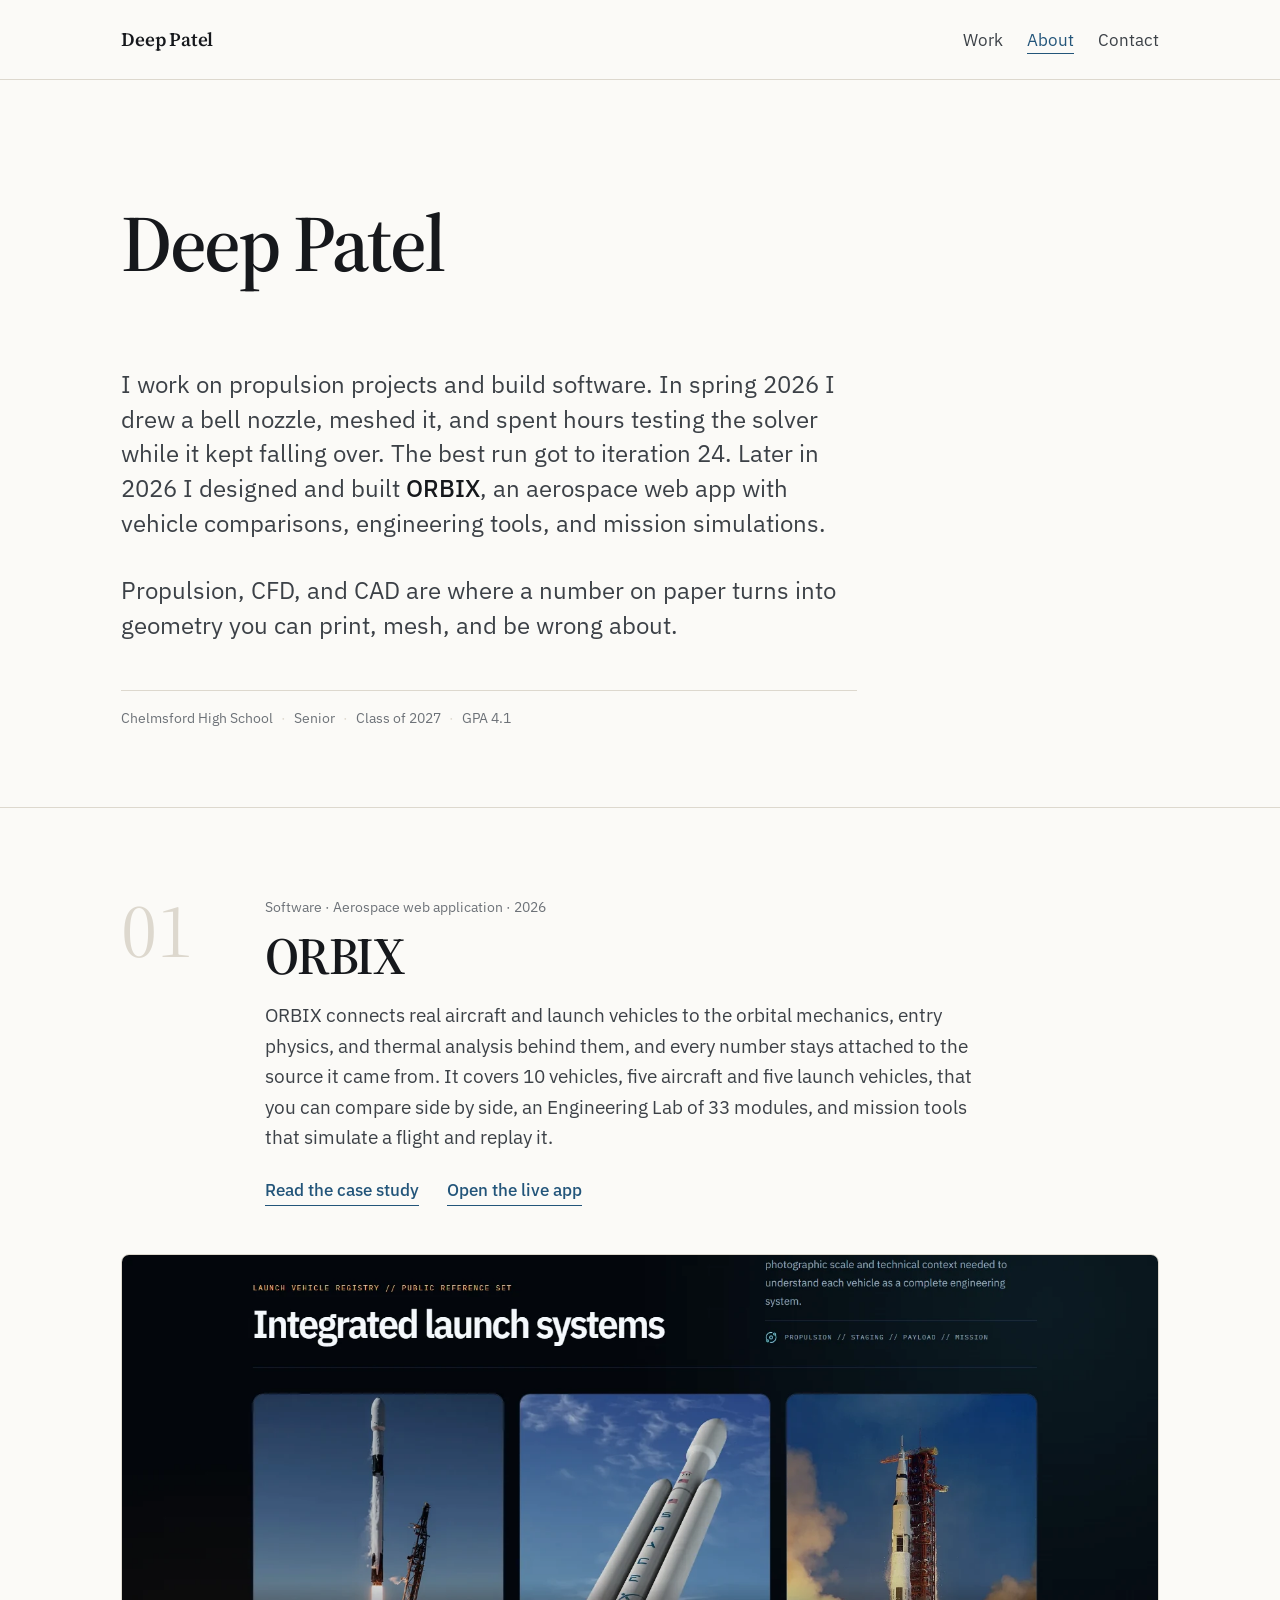
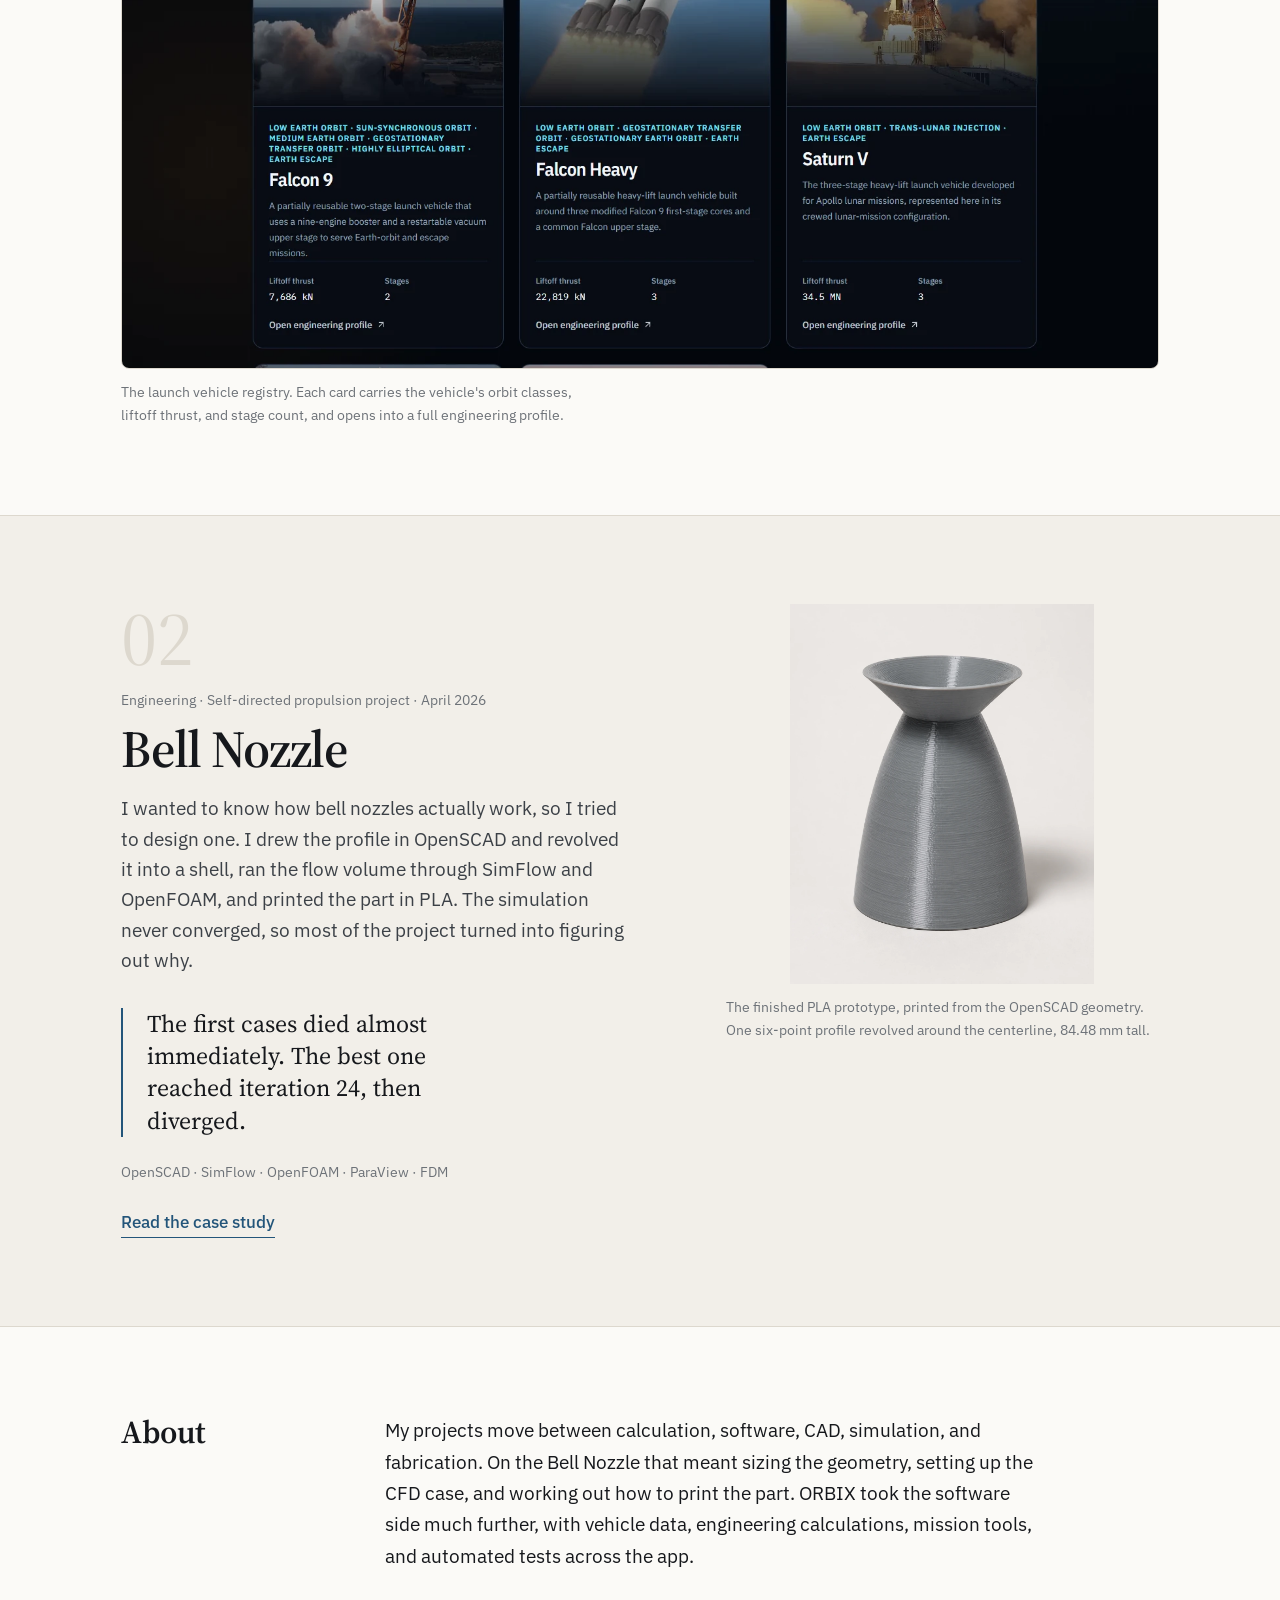
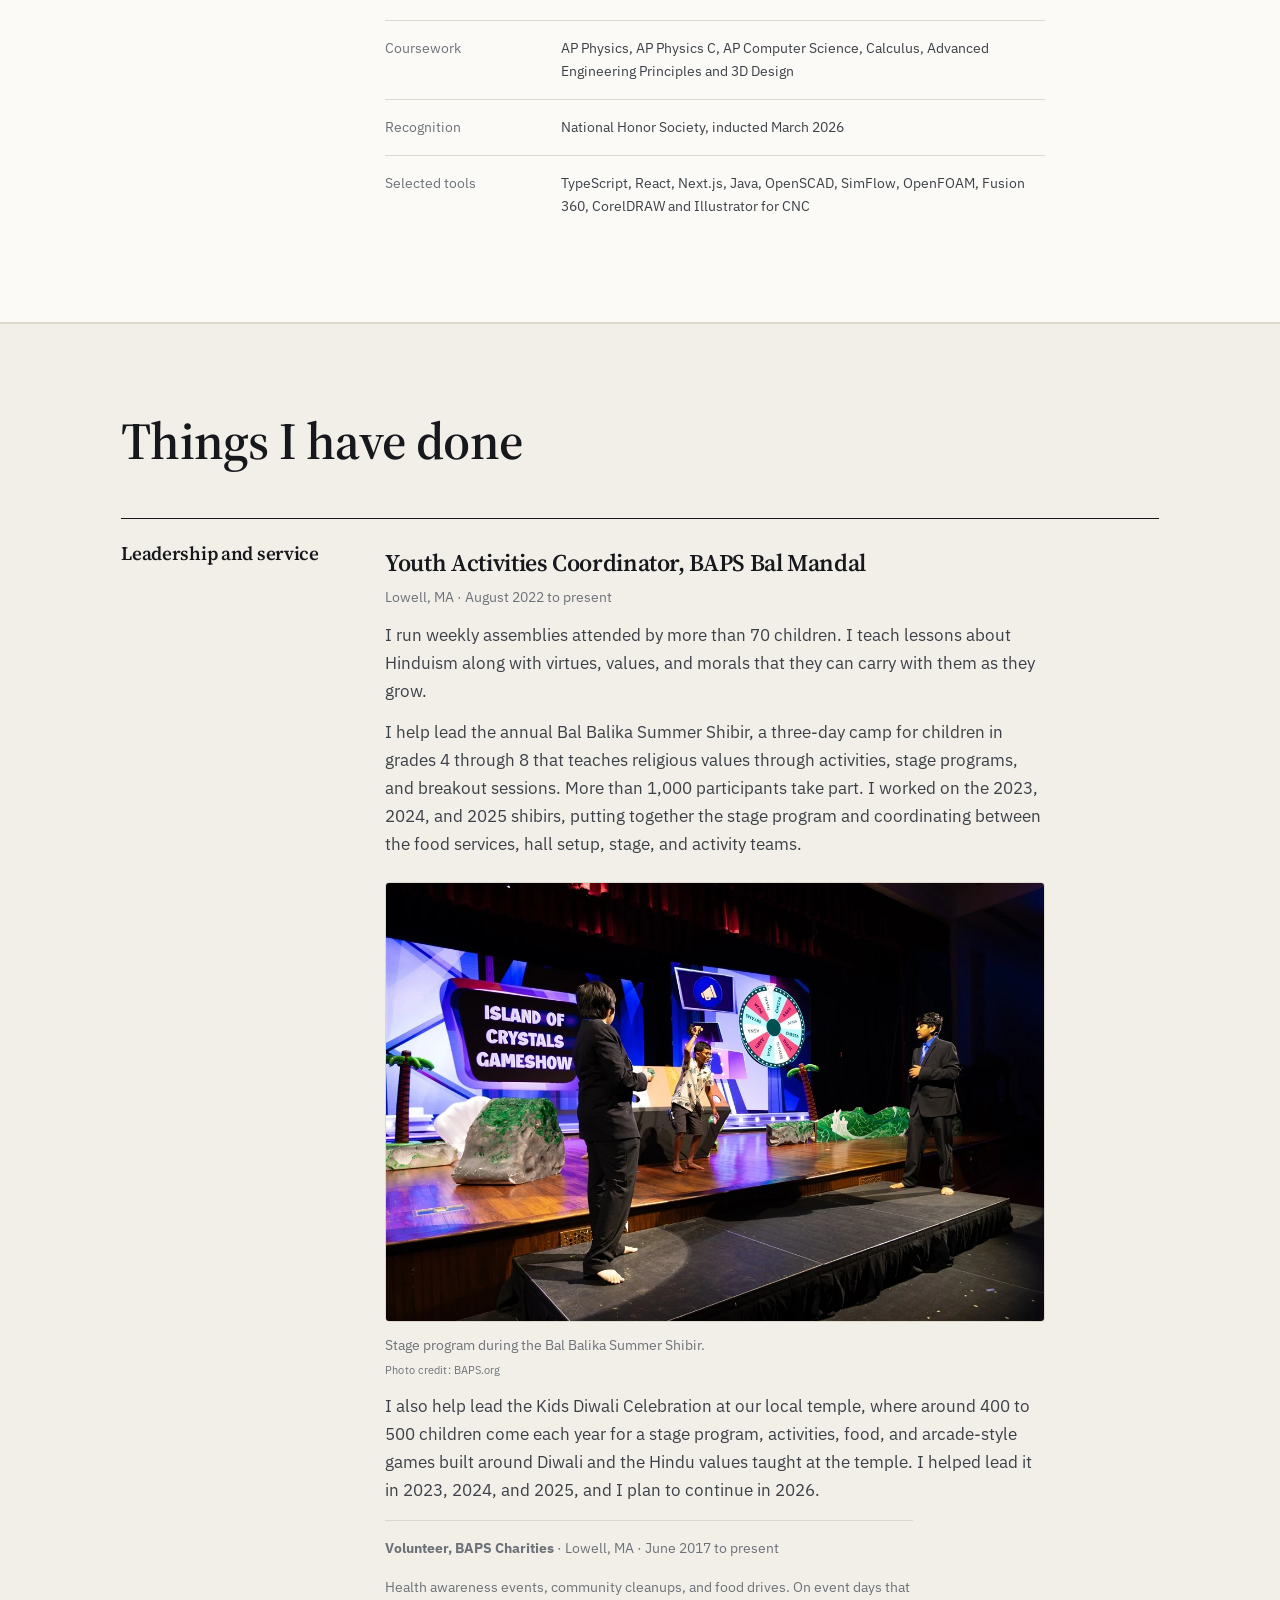
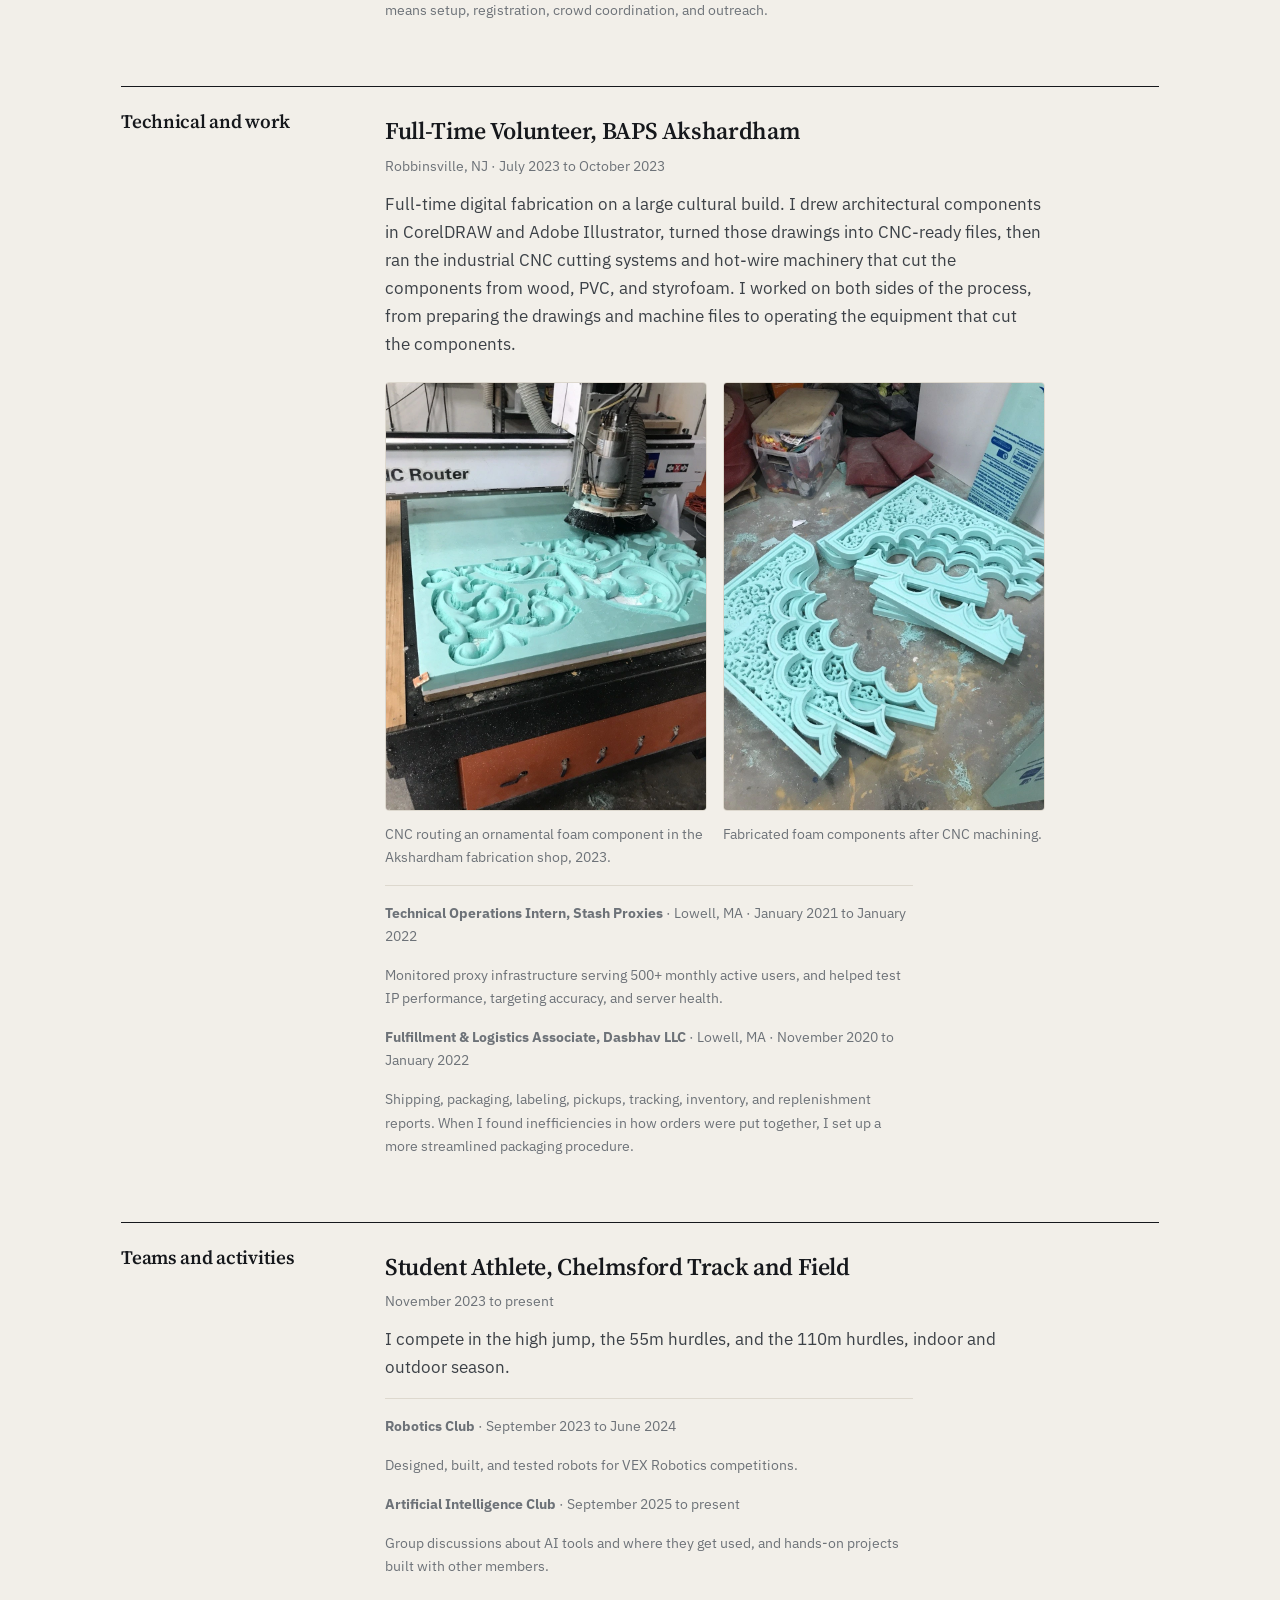
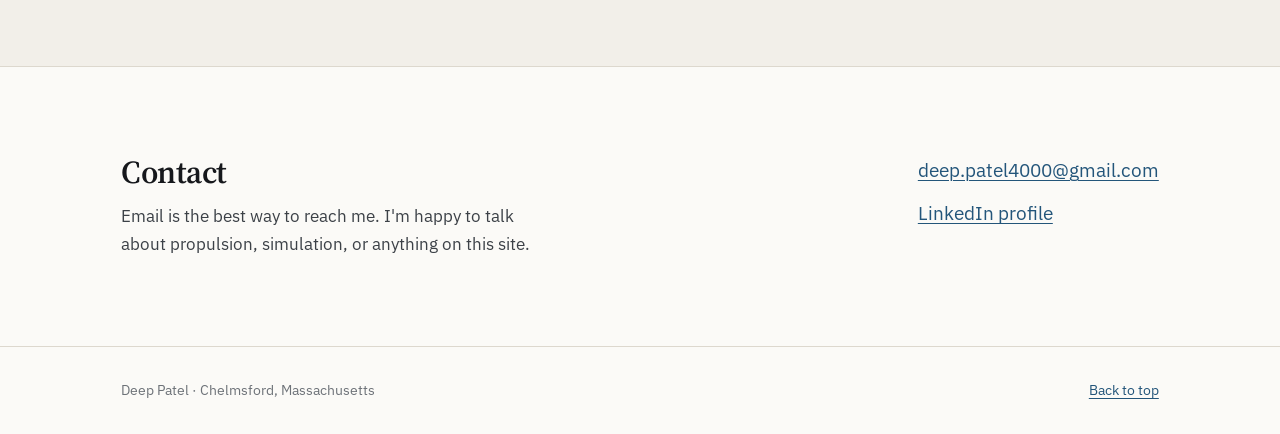
==== index.html @ b0c7e3c0 "feat: add Shibir event evidence Adds one photograph to the Bal Mandal entry, from the Bal Balika Sum" ====
<!DOCTYPE html>
<html lang="en">
<head>
  <meta charset="UTF-8">
  <meta name="viewport" content="width=device-width, initial-scale=1">
  <title>Deep Patel · Aerospace and software work</title>
  <meta name="description" content="Deep Patel, a high school senior in Chelmsford, Massachusetts, working on rocket propulsion design, CFD, CAD, and software.">
  <link rel="canonical" href="https://deeppatel4000-pixel.github.io/">
  <meta property="og:type" content="website">
  <meta property="og:title" content="Deep Patel · Aerospace and software work">
  <meta property="og:description" content="Propulsion design, CFD, CAD, and software, by a high school senior in Chelmsford, Massachusetts.">
  <meta property="og:url" content="https://deeppatel4000-pixel.github.io/">
  <link rel="stylesheet" href="styles.css">
</head>
<body>
  <a class="skip-link" href="#main">Skip to content</a>

  <header class="site-header">
    <div class="wrap site-header__inner">
      <a class="brand" href="/">Deep Patel</a>
      <nav class="site-nav" aria-label="Primary">
        <ul>
          <li><a href="#work">Work</a></li>
          <li><a href="#about">About</a></li>
          <li><a href="#contact">Contact</a></li>
        </ul>
      </nav>
    </div>
  </header>

  <main id="main">
    <section class="hero" aria-labelledby="hero-name">
      <div class="wrap hero__inner">
        <h1 class="hero__name" id="hero-name">Deep Patel</h1>
        <div class="hero__body">
          <p>
            I work on propulsion projects and build software. In spring 2026 I drew a bell
            nozzle, meshed it, and spent hours testing the solver while it kept falling over.
            The best run got to iteration 24. Later in 2026 I designed and built
            <strong>ORBIX</strong>, an aerospace web app with vehicle comparisons, engineering
            tools, and mission simulations.
          </p>
          <p>
            Propulsion, CFD, and CAD are where a number on paper turns into geometry you can
            print, mesh, and be wrong about.
          </p>
        </div>
        <p class="hero__context">
          Chelmsford High School <span aria-hidden="true">·</span> Senior
          <span aria-hidden="true">·</span> Class of 2027 <span aria-hidden="true">·</span> GPA 4.1
        </p>
      </div>
    </section>

    <section id="work" aria-labelledby="work-title">
      <h2 class="visually-hidden" id="work-title">Work</h2>

      <article class="feature" aria-labelledby="orbix-title">
        <div class="wrap">
          <div class="feature__head">
            <p class="feature__index" aria-hidden="true">01</p>
            <div class="feature__intro">
              <p class="feature__kind">Software · Aerospace web application · 2026</p>
              <h3 class="feature__title" id="orbix-title">ORBIX</h3>
              <p class="feature__summary">
                ORBIX connects real aircraft and launch vehicles to the orbital mechanics,
                entry physics, and thermal analysis behind them, and every number stays
                attached to the source it came from. It covers 10 vehicles, five aircraft and
                five launch vehicles, that you can compare side by side, an Engineering Lab of
                33 modules, and mission tools that simulate a flight and replay it.
              </p>
              <p class="feature__links">
                <a class="link-arrow" href="projects/orbix/">Read the case study</a>
                <a class="link-arrow" href="https://orbix-aerospace.vercel.app" rel="noopener">Open the live app</a>
              </p>
            </div>
          </div>
        </div>

        <figure class="feature__figure">
          <div class="wrap">
            <img
              src="assets/orbix/orbix-launch-registry.webp"
              alt="The ORBIX launch vehicle registry: Falcon 9, Falcon Heavy, and Saturn V shown as cards with photographs, orbit classes, liftoff thrust, and stage counts."
              width="1585" height="1090" fetchpriority="high" decoding="async"
            >
            <figcaption>
              The launch vehicle registry. Each card carries the vehicle's orbit classes,
              liftoff thrust, and stage count, and opens into a full engineering profile.
            </figcaption>
          </div>
        </figure>
      </article>

      <article class="feature feature--tinted" aria-labelledby="nozzle-title">
        <div class="wrap feature__split">
          <div class="feature__panel">
            <p class="feature__index" aria-hidden="true">02</p>
            <p class="feature__kind">Engineering · Self-directed propulsion project · April 2026</p>
            <h3 class="feature__title" id="nozzle-title">Bell Nozzle</h3>
            <p class="feature__summary">
              I wanted to know how bell nozzles actually work, so I tried to design one. I drew
              the profile in OpenSCAD and revolved it into a shell, ran the flow volume through
              SimFlow and OpenFOAM, and printed the part in PLA. The simulation never
              converged, so most of the project turned into figuring out why.
            </p>

            <p class="pull-quote">
              The first cases died almost immediately. The best one reached iteration 24, then
              diverged.
            </p>

            <p class="feature__tools">OpenSCAD · SimFlow · OpenFOAM · ParaView · FDM</p>

            <p class="feature__links">
              <a class="link-arrow" href="projects/bell-nozzle/">Read the case study</a>
            </p>
          </div>

          <figure class="feature__aside feature__aside--portrait">
            <img
              src="assets/nozzle/bell-nozzle-printed.webp"
              alt="Gray 3D-printed PLA bell nozzle prototype standing on its exit face, with the narrow inlet cup at the top, the throat below it, and the bell widening to the exit at the base. FDM layer lines run across the whole surface."
              width="1122" height="1402" decoding="async"
            >
            <figcaption>
              The finished PLA prototype, printed from the OpenSCAD geometry. One six-point
              profile revolved around the centerline, 84.48 mm tall.
            </figcaption>
          </figure>
        </div>
      </article>
    </section>

    <section class="section" id="about" aria-labelledby="about-title">
      <div class="wrap section__grid">
        <div class="section__rail">
          <h2 class="section__title" id="about-title">About</h2>
        </div>

        <div>
          <div class="prose prose--lead">
            <p>
              My projects move between calculation, software, CAD, simulation, and fabrication.
              On the Bell Nozzle that meant sizing the geometry, setting up the CFD case, and
              working out how to print the part. ORBIX took the software side much further,
              with vehicle data, engineering calculations, mission tools, and automated tests
              across the app.
            </p>
          </div>

          <dl class="inline-facts">
            <div>
              <dt>Coursework</dt>
              <dd>AP Physics, AP Physics C, AP Computer Science, Calculus, Advanced Engineering Principles and 3D Design</dd>
            </div>
            <div>
              <dt>Recognition</dt>
              <dd>National Honor Society, inducted March 2026</dd>
            </div>
            <div>
              <dt>Selected tools</dt>
              <dd>TypeScript, React, Next.js, Java, OpenSCAD, SimFlow, OpenFOAM, Fusion 360, CorelDRAW and Illustrator for CNC</dd>
            </div>
          </dl>
        </div>
      </div>
    </section>

    <section class="section section--tinted" id="experience" aria-labelledby="experience-title">
      <div class="wrap">
        <h2 class="section__title section__title--wide" id="experience-title">Things I have done</h2>

        <div class="groups">
          <section class="group" aria-labelledby="group-leadership">
            <h3 class="group__title" id="group-leadership">Leadership and service</h3>
            <div class="group__lead">
              <p class="group__role">Youth Activities Coordinator, BAPS Bal Mandal</p>
              <p class="group__when">Lowell, MA · August 2022 to present</p>
              <p class="group__detail">
                I run weekly assemblies attended by more than 70 children. I teach lessons
                about Hinduism along with virtues, values, and morals that they can carry
                with them as they grow.
              </p>
              <p class="group__detail">
                I help lead the annual Bal Balika Summer Shibir, a three-day camp for children
                in grades 4 through 8 that teaches religious values through activities, stage
                programs, and breakout sessions. More than 1,000 participants take part. I worked
                on the 2023, 2024, and 2025 shibirs, putting together the stage program and
                coordinating between the food services, hall setup, stage, and activity teams.
              </p>

              <div class="evidence evidence--single">
                <figure>
                  <img
                    src="assets/bal-mandal/shibir-stage-program-gameshow.webp"
                    alt="Stage program with presenters and an Island of Crystals gameshow set during Bal Balika Summer Shibir."
                    width="1200" height="800" loading="lazy" decoding="async"
                  >
                  <figcaption>
                    Stage program during the Bal Balika Summer Shibir.
                    <span class="credit">Photo credit: BAPS.org</span>
                  </figcaption>
                </figure>
              </div>

              <p class="group__detail">
                I also help lead the Kids Diwali Celebration at our local temple, where around
                400 to 500 children come each year for a stage program, activities, food, and
                arcade-style games built around Diwali and the Hindu values taught at the
                temple. I helped lead it in 2023, 2024, and 2025, and I plan to continue in
                2026.
              </p>
            </div>
            <div class="group__also prose">
              <p>
                <strong>Volunteer, BAPS Charities</strong> · Lowell, MA · June 2017 to present
              </p>
              <p>
                Health awareness events, community cleanups, and food drives. On event days
                that means setup, registration, crowd coordination, and outreach.
              </p>
            </div>
          </section>

          <section class="group" aria-labelledby="group-technical">
            <h3 class="group__title" id="group-technical">Technical and work</h3>
            <div class="group__lead">
              <p class="group__role">Full-Time Volunteer, BAPS Akshardham</p>
              <p class="group__when">Robbinsville, NJ · July 2023 to October 2023</p>
              <p class="group__detail">
                Full-time digital fabrication on a large cultural build. I drew architectural
                components in CorelDRAW and Adobe Illustrator, turned those drawings into
                CNC-ready files, then ran the industrial CNC cutting systems and hot-wire
                machinery that cut the components from wood, PVC, and styrofoam. I worked on
                both sides of the process, from preparing the drawings and machine files to
                operating the equipment that cut the components.
              </p>

              <div class="evidence">
                <figure>
                  <img
                    src="assets/akshardham/cnc-cutting-ornamental-foam.webp"
                    alt="CNC router machining an ornamental architectural pattern into a large turquoise foam panel."
                    width="960" height="1280" loading="lazy" decoding="async"
                  >
                  <figcaption>
                    CNC routing an ornamental foam component in the Akshardham fabrication
                    shop, 2023.
                  </figcaption>
                </figure>
                <figure>
                  <img
                    src="assets/akshardham/finished-foam-components.webp"
                    alt="Turquoise ornamental foam components laid out on a workshop floor after CNC machining."
                    width="960" height="1280" loading="lazy" decoding="async"
                  >
                  <figcaption>
                    Fabricated foam components after CNC machining.
                  </figcaption>
                </figure>
              </div>
            </div>
            <div class="group__also prose">
              <p>
                <strong>Technical Operations Intern, Stash Proxies</strong> · Lowell, MA ·
                January 2021 to January 2022
              </p>
              <p>
                Monitored proxy infrastructure serving 500+ monthly active users, and helped
                test IP performance, targeting accuracy, and server health.
              </p>
              <p>
                <strong>Fulfillment &amp; Logistics Associate, Dasbhav LLC</strong> ·
                Lowell, MA · November 2020 to January 2022
              </p>
              <p>
                Shipping, packaging, labeling, pickups, tracking, inventory, and replenishment
                reports. When I found inefficiencies in how orders were put together, I set up
                a more streamlined packaging procedure.
              </p>
            </div>
          </section>

          <section class="group" aria-labelledby="group-teams">
            <h3 class="group__title" id="group-teams">Teams and activities</h3>
            <div class="group__lead">
              <p class="group__role">Student Athlete, Chelmsford Track and Field</p>
              <p class="group__when">November 2023 to present</p>
              <p class="group__detail">
                I compete in the high jump, the 55m hurdles, and the 110m hurdles, indoor and
                outdoor season.
              </p>
            </div>
            <div class="group__also prose">
              <p>
                <strong>Robotics Club</strong> · September 2023 to June 2024
              </p>
              <p>
                Designed, built, and tested robots for VEX Robotics competitions.
              </p>
              <p>
                <strong>Artificial Intelligence Club</strong> · September 2025 to present
              </p>
              <p>
                Group discussions about AI tools and where they get used, and hands-on projects
                built with other members.
              </p>
            </div>
          </section>
        </div>
      </div>
    </section>

    <section class="section" id="contact" aria-labelledby="contact-title">
      <div class="wrap contact">
        <div>
          <h2 class="section__title" id="contact-title">Contact</h2>
          <p class="contact__note">
            Email is the best way to reach me. I'm happy to talk about propulsion, simulation,
            or anything on this site.
          </p>
        </div>
        <div class="contact__links">
          <a href="mailto:deep.patel4000@gmail.com">deep.patel4000@gmail.com</a>
          <a href="https://www.linkedin.com/in/deep-patel-91ab41378/" rel="noopener">LinkedIn profile</a>
        </div>
      </div>
    </section>
  </main>

  <footer class="site-footer">
    <div class="wrap site-footer__inner">
      <p>Deep Patel · Chelmsford, Massachusetts</p>
      <p><a href="#main">Back to top</a></p>
    </div>
  </footer>

  <script src="script.js" defer></script>
</body>
</html>
---- styles.css ----
/* ==========================================================================
   Deep Patel — portfolio
   Design foundation: editorial, light, type-led. No framework.
   ========================================================================== */

@font-face {
  font-family: "Source Serif";
  src: url("assets/fonts/source-serif-4-latin.woff2") format("woff2");
  font-weight: 200 900;
  font-style: normal;
  font-display: swap;
}

@font-face {
  font-family: "Plex Sans";
  src: url("assets/fonts/ibm-plex-sans-latin.woff2") format("woff2");
  font-weight: 100 700;
  font-style: normal;
  font-display: swap;
}

/* --- tokens --------------------------------------------------------------- */

:root {
  --color-background: #fbfaf7;
  --color-surface: #f2efe9;
  --color-text: #16181c;
  --color-text-secondary: #3c4147;
  --color-muted: #6d7278;
  --color-accent: #23557a;
  --color-accent-hover: #163853;
  --color-border: #ddd8ce;
  --color-border-strong: #16181c;

  --font-display: "Source Serif", Georgia, "Times New Roman", serif;
  --font-body: "Plex Sans", system-ui, -apple-system, "Segoe UI", sans-serif;

  --step--1: 0.875rem;
  --step-0: 1.0625rem;
  --step-1: 1.1875rem;
  --step-2: clamp(1.25rem, 1.15rem + 0.5vw, 1.5rem);
  --step-3: clamp(1.5rem, 1.3rem + 1vw, 2rem);
  --step-4: clamp(2rem, 1.5rem + 2.4vw, 3.25rem);
  --step-5: clamp(2.75rem, 1.9rem + 4vw, 5rem);

  --space-1: 0.25rem;
  --space-2: 0.5rem;
  --space-3: 0.75rem;
  --space-4: 1rem;
  --space-5: 1.5rem;
  --space-6: 2rem;
  --space-7: 3rem;
  --space-8: 4rem;
  --space-9: 6rem;
  --space-10: 8rem;

  --radius-sm: 4px;
  --radius-md: 8px;

  --measure: 66ch;
  --measure-narrow: 54ch;
  --container: 1140px;
  --gutter: clamp(1.25rem, 4vw, 3.5rem);
  --rail: 200px;

  --transition: 160ms ease;
}

/* --- reset ---------------------------------------------------------------- */

*,
*::before,
*::after {
  box-sizing: border-box;
}

html {
  -webkit-text-size-adjust: 100%;
}

body {
  margin: 0;
  background: var(--color-background);
  color: var(--color-text);
  font-family: var(--font-body);
  font-size: var(--step-0);
  line-height: 1.65;
  font-synthesis-weight: none;
  -webkit-font-smoothing: antialiased;
}

h1,
h2,
h3,
h4 {
  margin: 0;
  font-family: var(--font-display);
  font-weight: 600;
  line-height: 1.1;
  letter-spacing: -0.015em;
}

p {
  margin: 0;
}

ul,
ol,
dl,
dd {
  margin: 0;
  padding: 0;
}

ul,
ol {
  list-style: none;
}

img {
  max-width: 100%;
  height: auto;
  display: block;
}

a {
  color: var(--color-accent);
  text-decoration-thickness: 1px;
  text-underline-offset: 0.18em;
  transition: color var(--transition);
}

a:hover {
  color: var(--color-accent-hover);
}

:focus-visible {
  outline: 2px solid var(--color-accent);
  outline-offset: 3px;
  border-radius: 2px;
}

::selection {
  background: #d9e4ee;
}

/* --- layout primitives ---------------------------------------------------- */

.wrap {
  width: 100%;
  max-width: var(--container);
  margin-inline: auto;
  padding-inline: var(--gutter);
}

.skip-link {
  position: absolute;
  left: var(--space-4);
  top: var(--space-4);
  z-index: 100;
  padding: var(--space-2) var(--space-4);
  background: var(--color-text);
  color: var(--color-background);
  border-radius: var(--radius-sm);
  text-decoration: none;
  transform: translateY(-200%);
  transition: transform var(--transition);
}

.skip-link:focus {
  transform: translateY(0);
  color: var(--color-background);
}

.visually-hidden {
  position: absolute;
  width: 1px;
  height: 1px;
  margin: -1px;
  padding: 0;
  overflow: hidden;
  clip-path: inset(50%);
  white-space: nowrap;
}

.eyebrow {
  font-size: var(--step--1);
  letter-spacing: 0.06em;
  text-transform: uppercase;
  color: var(--color-muted);
  margin: 0;
}

.lede {
  font-size: var(--step-2);
  line-height: 1.5;
  color: var(--color-text-secondary);
  max-width: var(--measure-narrow);
}

.prose {
  max-width: var(--measure);
  color: var(--color-text-secondary);
}

.prose p + p {
  margin-top: var(--space-4);
}

.link-arrow {
  display: inline-block;
  font-weight: 500;
  text-decoration: none;
  border-bottom: 1px solid currentColor;
  padding-bottom: 1px;
}

.link-arrow + .link-arrow {
  margin-left: var(--space-5);
}

/* --- header --------------------------------------------------------------- */

.site-header {
  border-bottom: 1px solid var(--color-border);
  background: var(--color-background);
}

.site-header__inner {
  display: flex;
  align-items: baseline;
  justify-content: space-between;
  gap: var(--space-5);
  padding-block: var(--space-5);
  flex-wrap: wrap;
}

.brand {
  font-family: var(--font-display);
  font-size: var(--step-1);
  font-weight: 600;
  letter-spacing: -0.01em;
  color: var(--color-text);
  text-decoration: none;
}

.brand:hover {
  color: var(--color-text);
}

.site-nav ul {
  display: flex;
  flex-wrap: wrap;
  gap: var(--space-2) var(--space-4);
  align-items: baseline;
}

@media (min-width: 30rem) {
  .site-nav ul {
    gap: var(--space-5);
  }
}

.site-nav a {
  color: var(--color-text-secondary);
  text-decoration: none;
  font-size: var(--step-0);
  padding-bottom: 2px;
  border-bottom: 1px solid transparent;
}

.site-nav a:hover {
  color: var(--color-text);
  border-bottom-color: var(--color-border-strong);
}

.site-nav a[aria-current="true"] {
  color: var(--color-accent);
  border-bottom-color: var(--color-accent);
}

/* --- hero ----------------------------------------------------------------- */

.hero {
  padding-block: clamp(3rem, 8vw, 7rem) clamp(2.5rem, 6vw, 5rem);
  border-bottom: 1px solid var(--color-border);
}

.hero__name {
  font-size: var(--step-5);
  margin-block: var(--space-4) var(--space-6);
  letter-spacing: -0.03em;
}

.hero__body {
  display: grid;
  gap: var(--space-6);
  max-width: 62ch;
}

.hero__body p {
  font-size: var(--step-2);
  line-height: 1.45;
  color: var(--color-text-secondary);
}

.hero__body p strong {
  font-weight: 500;
  color: var(--color-text);
}

.hero__inner {
  display: grid;
  gap: var(--space-7);
}

.hero__context {
  font-size: var(--step--1);
  color: var(--color-muted);
  border-top: 1px solid var(--color-border);
  padding-top: var(--space-4);
}

.hero__context span {
  padding-inline: 0.35em;
  color: var(--color-border);
}

.hero__name,
.hero__body,
.hero__context {
  max-width: 46rem;
}

/* one restrained entrance, on first paint only */
@media (prefers-reduced-motion: no-preference) {
  .hero__name,
  .hero__body,
  .hero__context {
    animation: rise 500ms cubic-bezier(0.2, 0.7, 0.3, 1) backwards;
  }

  .hero__body {
    animation-delay: 70ms;
  }

  .hero__context {
    animation-delay: 130ms;
  }

  @keyframes rise {
    from {
      opacity: 0;
      transform: translateY(8px);
    }
  }
}

/* --- sections ------------------------------------------------------------- */

.section {
  padding-block: clamp(2.5rem, 7vw, 5.5rem);
  border-bottom: 1px solid var(--color-border);
}

.section:last-of-type {
  border-bottom: 0;
}

.section--tinted {
  background: var(--color-surface);
  border-block: 1px solid var(--color-border);
}

.section__grid {
  display: grid;
  gap: var(--space-6);
}

.section__title {
  font-size: var(--step-3);
}

.section__title--wide {
  font-size: var(--step-4);
  max-width: 20ch;
}

.section__rail {
  display: grid;
  gap: var(--space-2);
  align-content: start;
}

.section__note {
  font-size: var(--step--1);
  color: var(--color-muted);
  max-width: 28ch;
}

@media (min-width: 62rem) {
  .section__grid {
    grid-template-columns: var(--rail) minmax(0, 1fr);
    gap: var(--space-8);
  }
}

/* --- work features -------------------------------------------------------- */

.feature {
  padding-block: clamp(3rem, 7vw, 5.5rem);
  border-bottom: 1px solid var(--color-border);
}

.feature--tinted {
  background: var(--color-surface);
}

.feature__index {
  font-family: var(--font-display);
  font-size: clamp(3rem, 6vw, 5rem);
  line-height: 0.9;
  color: var(--color-border);
  font-variant-numeric: tabular-nums;
  margin: 0;
}

.feature__kind {
  font-size: var(--step--1);
  color: var(--color-muted);
  margin-top: var(--space-4);
}

.feature__title {
  font-size: var(--step-4);
  letter-spacing: -0.025em;
  margin-top: var(--space-2);
}

.feature__summary {
  margin-top: var(--space-4);
  font-size: var(--step-1);
  line-height: 1.6;
  color: var(--color-text-secondary);
  max-width: var(--measure);
}

.feature__links {
  margin-top: var(--space-5);
}

.feature__tools {
  margin-top: var(--space-5);
  font-size: var(--step--1);
  color: var(--color-muted);
}

.feature__aside.feature__aside--portrait img {
  max-width: 19rem;
  margin-inline: auto;
  border: 0;
  border-radius: 0;
}

.feature__head {
  display: grid;
  gap: var(--space-3);
}

@media (min-width: 48rem) {
  .feature__head {
    grid-template-columns: 6rem minmax(0, 1fr);
    column-gap: var(--space-7);
    align-items: start;
  }

  .feature__head .feature__kind {
    margin-top: 0;
  }
}

.feature__figure {
  margin: var(--space-7) 0 0;
}

.feature__figure img {
  width: 100%;
  border: 1px solid var(--color-border);
  border-radius: var(--radius-md);
  background: #0b0f16;
}

.feature__figure figcaption,
.feature__aside figcaption {
  margin-top: var(--space-3);
  font-size: var(--step--1);
  color: var(--color-muted);
  max-width: 60ch;
}

.feature__split {
  display: grid;
  gap: var(--space-7);
}

.feature__aside {
  margin: 0;
  align-self: start;
}

/* the figure follows the text in source order, so the project is introduced
   before its evidence when the columns stack */

.feature__aside img {
  width: 100%;
  border: 1px solid var(--color-border);
  border-radius: var(--radius-sm);
}

@media (min-width: 62rem) {
  .feature__split {
    grid-template-columns: minmax(0, 1fr) minmax(0, 0.85fr);
    gap: var(--space-9);
    align-items: center;
  }
}

.pull-quote {
  margin-top: var(--space-6);
  padding-left: var(--space-5);
  border-left: 2px solid var(--color-accent);
  font-family: var(--font-display);
  font-size: var(--step-2);
  line-height: 1.35;
  color: var(--color-text);
  max-width: 30ch;
}

.nowrap {
  white-space: nowrap;
}

.spec {
  margin-top: var(--space-6);
  display: grid;
  gap: 0;
  max-width: 34rem;
}

.spec div {
  display: grid;
  gap: var(--space-1);
  padding-block: var(--space-3);
  border-top: 1px solid var(--color-border);
  font-size: var(--step--1);
}

.spec dt {
  color: var(--color-muted);
}

.spec dd {
  color: var(--color-text);
  margin: 0;
}

@media (min-width: 30rem) {
  .spec div {
    grid-template-columns: 12rem minmax(0, 1fr);
    column-gap: var(--space-5);
  }
}

/* --- about facts ---------------------------------------------------------- */

.prose--lead p:first-child {
  font-size: var(--step-1);
  color: var(--color-text);
}

.inline-facts {
  margin-top: var(--space-7);
  display: grid;
  gap: 0;
  max-width: var(--measure);
}

.inline-facts div {
  display: grid;
  gap: var(--space-1);
  padding-block: var(--space-4);
  border-top: 1px solid var(--color-border);
  font-size: var(--step--1);
}

.inline-facts dt {
  color: var(--color-muted);
}

.inline-facts dd {
  margin: 0;
  color: var(--color-text-secondary);
}

@media (min-width: 48rem) {
  .inline-facts div {
    grid-template-columns: 9rem minmax(0, 1fr);
    column-gap: var(--space-6);
  }
}

/* --- grouped experience --------------------------------------------------- */

.groups {
  margin-top: var(--space-7);
  display: grid;
  gap: var(--space-7);
}

.group {
  display: grid;
  gap: var(--space-4);
  padding-top: var(--space-5);
  border-top: 1px solid var(--color-border-strong);
}

.group__title {
  font-size: var(--step-1);
  color: var(--color-text);
}

.group__role {
  font-family: var(--font-display);
  font-size: var(--step-2);
  font-weight: 600;
  letter-spacing: -0.015em;
}

.group__when {
  margin-top: var(--space-1);
  font-size: var(--step--1);
  color: var(--color-muted);
}

.group__detail {
  margin-top: var(--space-3);
  color: var(--color-text-secondary);
  max-width: var(--measure);
}

.group__also {
  font-size: var(--step--1);
  color: var(--color-muted);
  max-width: var(--measure);
  padding-top: var(--space-4);
  border-top: 1px solid var(--color-border);
}

/* photographic evidence inside an experience entry, held to the text measure
   so it supports the entry without competing with the project features */
.evidence {
  margin-top: var(--space-5);
  display: grid;
  gap: var(--space-5);
  max-width: var(--measure);
}

.evidence figure {
  margin: 0;
}

.evidence img {
  width: 100%;
  border: 1px solid var(--color-border);
  border-radius: var(--radius-sm);
}

.evidence figcaption {
  margin-top: var(--space-3);
  font-size: var(--step--1);
  color: var(--color-muted);
}

/* source credit for photographs Deep did not take, quieter than the caption
   it sits under but still plainly readable */
.credit {
  display: block;
  margin-top: var(--space-1);
  font-size: 0.6875rem;
  letter-spacing: 0.01em;
  color: var(--color-muted);
}

@media (min-width: 46rem) {
  .evidence {
    grid-template-columns: 1fr 1fr;
    gap: var(--space-4);
  }

  .evidence.evidence--single {
    grid-template-columns: 1fr;
  }
}

@media (min-width: 62rem) {
  .groups {
    gap: var(--space-8);
  }

  .group {
    grid-template-columns: var(--rail) minmax(0, 1fr);
    column-gap: var(--space-8);
    row-gap: var(--space-4);
  }

  .group__title {
    grid-row: 1 / span 2;
  }
}

/* --- contact -------------------------------------------------------------- */

.contact {
  display: grid;
  gap: var(--space-6);
}

.contact__note {
  margin-top: var(--space-3);
  color: var(--color-text-secondary);
  max-width: 44ch;
}

.contact__links {
  display: grid;
  gap: var(--space-3);
  align-content: start;
  font-size: var(--step-1);
}

.contact__links a {
  overflow-wrap: anywhere;
}

@media (min-width: 48rem) {
  .contact {
    grid-template-columns: minmax(0, 1fr) auto;
    gap: var(--space-8);
    align-items: start;
  }
}

/* --- footer --------------------------------------------------------------- */

.site-footer {
  border-top: 1px solid var(--color-border);
  padding-block: var(--space-6);
  font-size: var(--step--1);
  color: var(--color-muted);
}

.site-footer__inner {
  display: flex;
  flex-wrap: wrap;
  gap: var(--space-3) var(--space-5);
  justify-content: space-between;
}

/* --- plain numbered index (project surfaces, lists) ----------------------- */

.index-list {
  counter-reset: index;
  display: grid;
  gap: var(--space-3);
  max-width: var(--measure);
}

.index-list li {
  counter-increment: index;
  display: grid;
  grid-template-columns: 2.5rem minmax(0, 1fr);
  gap: var(--space-3);
  padding-bottom: var(--space-3);
  border-bottom: 1px solid var(--color-border);
  color: var(--color-text-secondary);
}

.index-list li::before {
  content: counter(index, decimal-leading-zero);
  color: var(--color-muted);
  font-size: var(--step--1);
  font-variant-numeric: tabular-nums;
}

@media (min-width: 48rem) {
  .index-list {
    grid-template-columns: repeat(2, minmax(0, 1fr));
    column-gap: var(--space-8);
  }
}

/* --- project pages -------------------------------------------------------- */

.project-header {
  padding-block: clamp(2.5rem, 6vw, 4.5rem) clamp(2rem, 4vw, 3rem);
  border-bottom: 1px solid var(--color-border);
}


.project-header__back {
  font-size: var(--step--1);
  text-decoration: none;
  border-bottom: 1px solid currentColor;
}

.project-header__title {
  font-size: var(--step-5);
  letter-spacing: -0.03em;
  margin-block: var(--space-5) var(--space-5);
}

.project-meta {
  display: grid;
  gap: var(--space-4);
  margin-top: var(--space-7);
  padding-top: var(--space-4);
  border-top: 1px solid var(--color-border);
  font-size: var(--step--1);
}

.project-meta div {
  display: grid;
  gap: var(--space-1);
}

.project-meta dt {
  color: var(--color-muted);
}

.project-meta dd {
  color: var(--color-text);
}

@media (min-width: 48rem) {
  .project-meta {
    grid-template-columns: repeat(4, minmax(0, 1fr));
    gap: var(--space-6);
  }
}

.figure {
  margin: 0;
  padding-block: var(--space-6);
}

.figure img {
  border: 1px solid var(--color-border);
  border-radius: var(--radius-sm);
}

.figure figcaption {
  margin-top: var(--space-3);
  font-size: var(--step--1);
  color: var(--color-muted);
  max-width: var(--measure);
}

.figure__portrait {
  max-width: min(18rem, 100%);
}

.figure__portrait-wide {
  max-width: min(30rem, 100%);
}

/* dense screenshots reclaim the rail column so their detail stays legible */
@media (min-width: 62rem) {
  .figure--wide {
    margin-left: calc(-1 * (var(--rail) + var(--space-8)));
  }
}

/* --- source-derived nozzle figure ----------------------------------------- */

.nozzle-figure {
  display: block;
  width: 100%;
  max-width: 34rem;
  height: auto;
  margin-top: var(--space-5);
}

.nozzle-figure__solid path {
  fill: #2b2f34;
}

.nozzle-figure__cavity path {
  fill: var(--color-background);
}

.section--tinted .nozzle-figure__cavity path {
  fill: var(--color-surface);
}

.nozzle-figure__axis {
  stroke: var(--color-muted);
  stroke-width: 0.4;
  stroke-dasharray: 3 2 0.6 2;
}

.nozzle-figure__dim line {
  stroke: var(--color-accent);
  stroke-width: 0.4;
}

.nozzle-figure__dim text,
.nozzle-figure__note {
  font-family: var(--font-body);
  font-size: 4px;
  fill: var(--color-accent);
}

.nozzle-figure__note {
  fill: var(--color-muted);
}

@media (max-width: 48rem) {
  .nozzle-figure__dim text,
  .nozzle-figure__note {
    font-size: 5.6px;
  }
}

/* --- subheads inside long sections ---------------------------------------- */

.subhead {
  font-family: var(--font-body);
  font-size: var(--step-0);
  font-weight: 500;
  letter-spacing: 0;
  color: var(--color-text);
  margin-top: var(--space-7);
  padding-top: var(--space-3);
  border-top: 1px solid var(--color-border);
}

.subhead:first-child {
  margin-top: 0;
  padding-top: 0;
  border-top: 0;
}

.subhead + .prose,
.subhead + .spec,
.subhead + .runs {
  margin-top: var(--space-4);
}

/* --- run history table ---------------------------------------------------- */

.runs {
  width: 100%;
  border-collapse: collapse;
  font-size: var(--step--1);
  text-align: left;
}

.runs th {
  font-weight: 500;
  color: var(--color-muted);
  padding-bottom: var(--space-2);
  border-bottom: 1px solid var(--color-border-strong);
}

.runs td {
  padding-block: var(--space-3);
  border-bottom: 1px solid var(--color-border);
  color: var(--color-text-secondary);
  vertical-align: top;
}

.runs td:first-child {
  color: var(--color-muted);
  white-space: nowrap;
  padding-right: var(--space-5);
}

.runs tr:last-child td {
  color: var(--color-text);
}

.prose--after-spec {
  margin-top: var(--space-6);
}

.note-inline {
  margin-top: var(--space-5);
  padding-left: var(--space-4);
  border-left: 2px solid var(--color-border);
  font-size: var(--step--1);
  color: var(--color-muted);
}

.project-nav {
  display: flex;
  flex-wrap: wrap;
  gap: var(--space-4) var(--space-6);
  justify-content: space-between;
  padding-block: var(--space-6);
  border-top: 1px solid var(--color-border-strong);
}

.project-nav a {
  text-decoration: none;
  border-bottom: 1px solid currentColor;
  font-weight: 500;
}
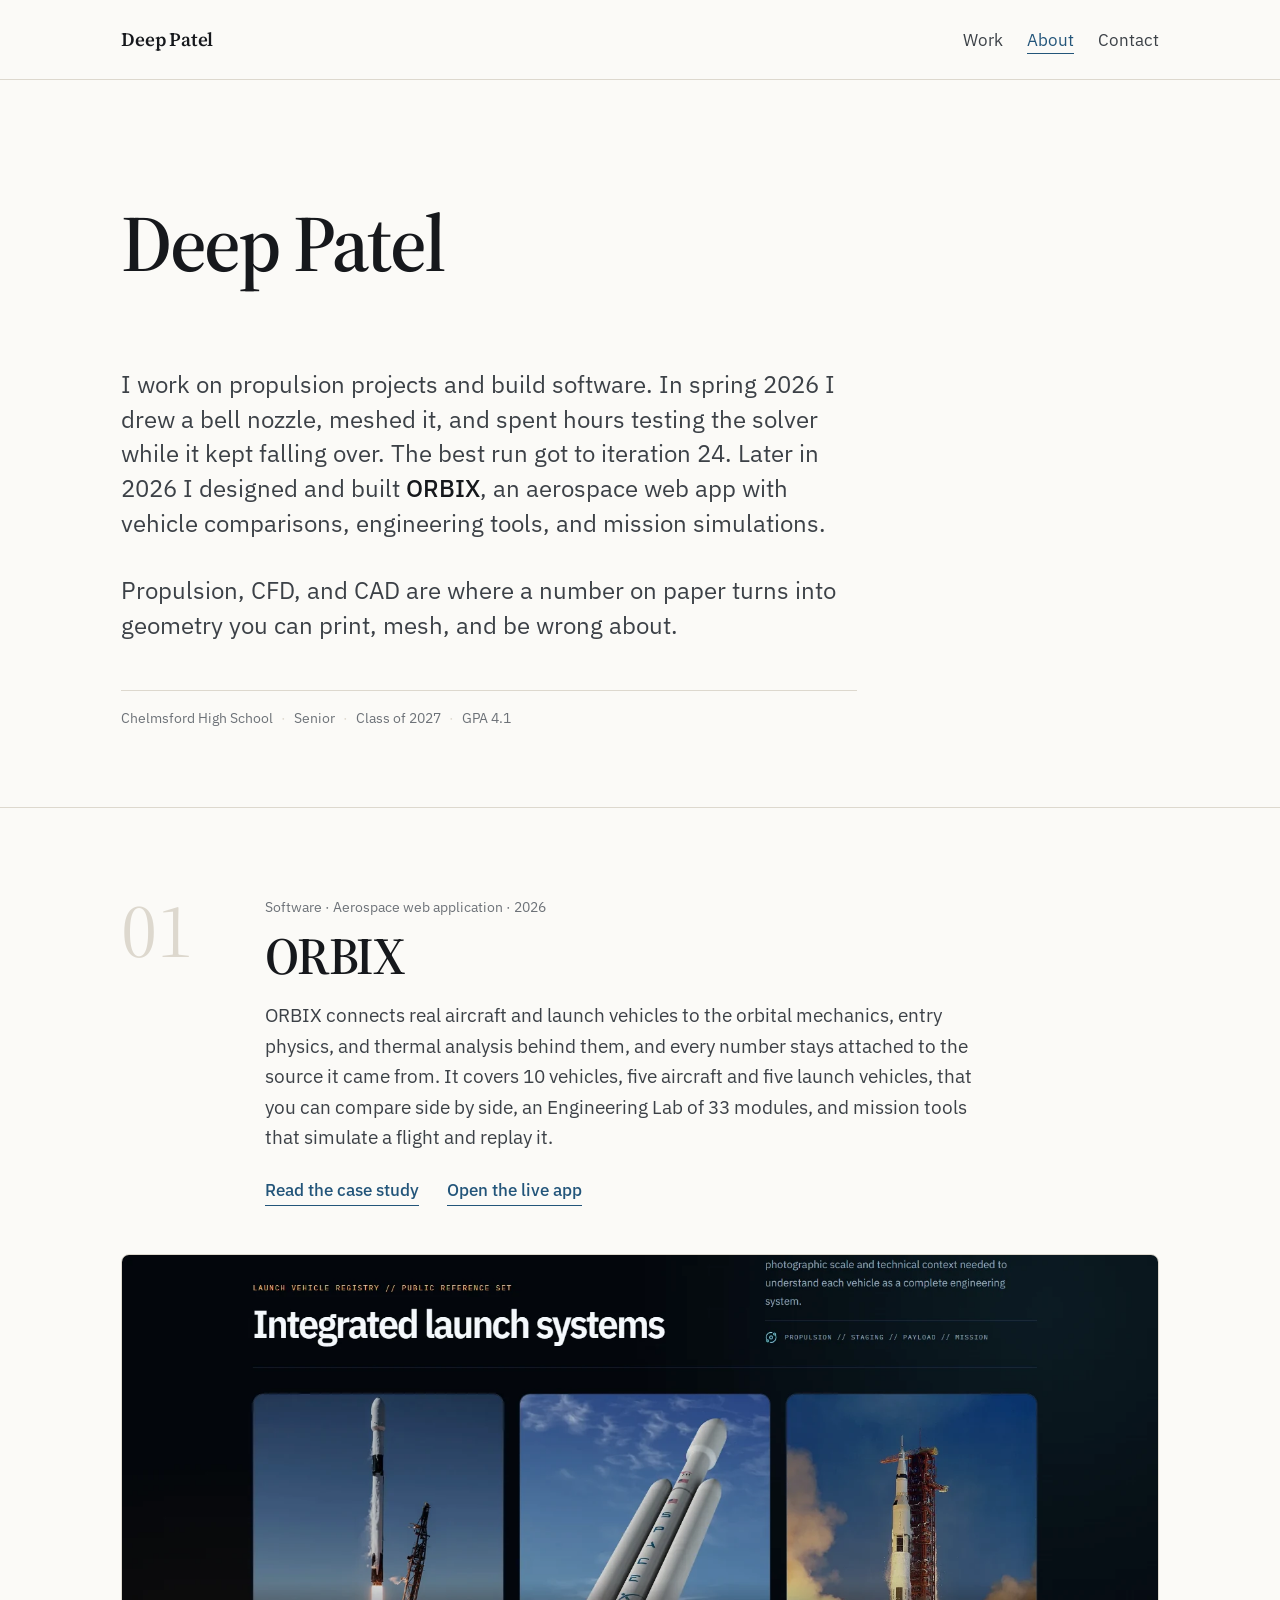
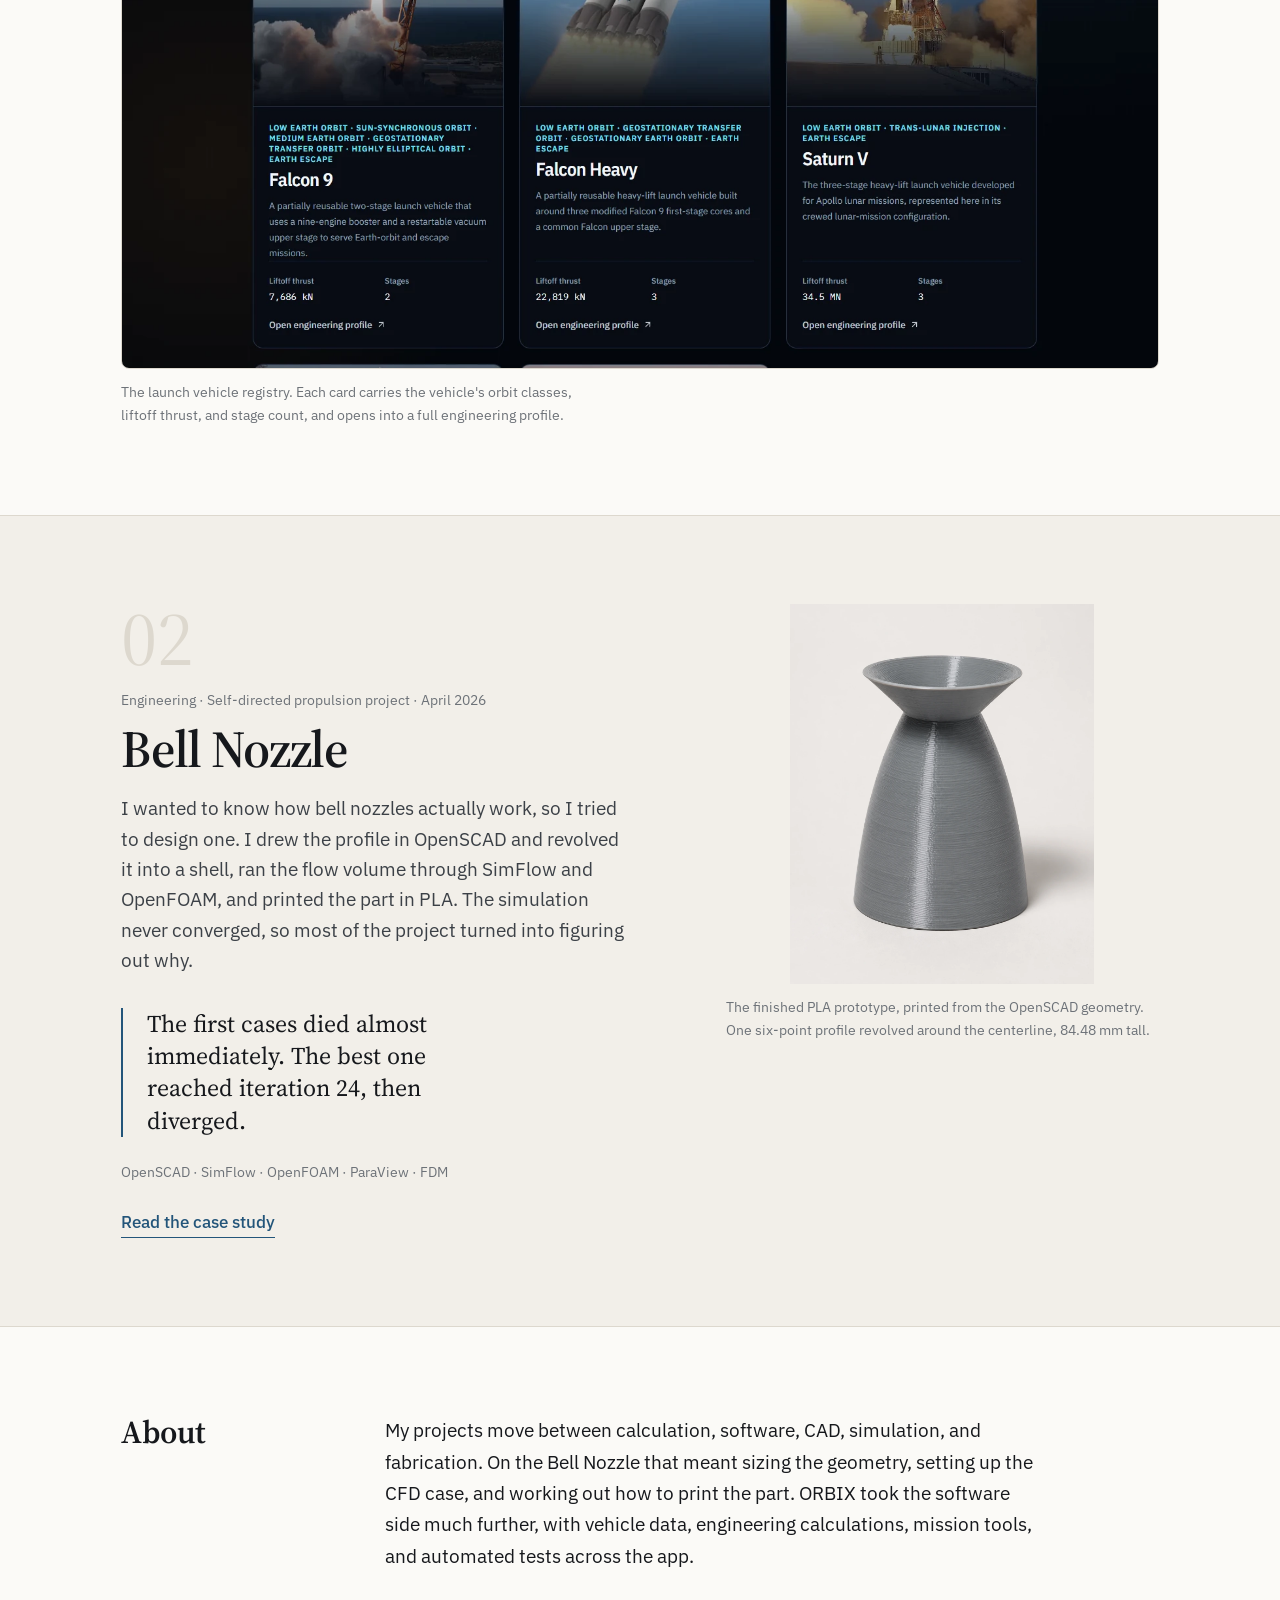
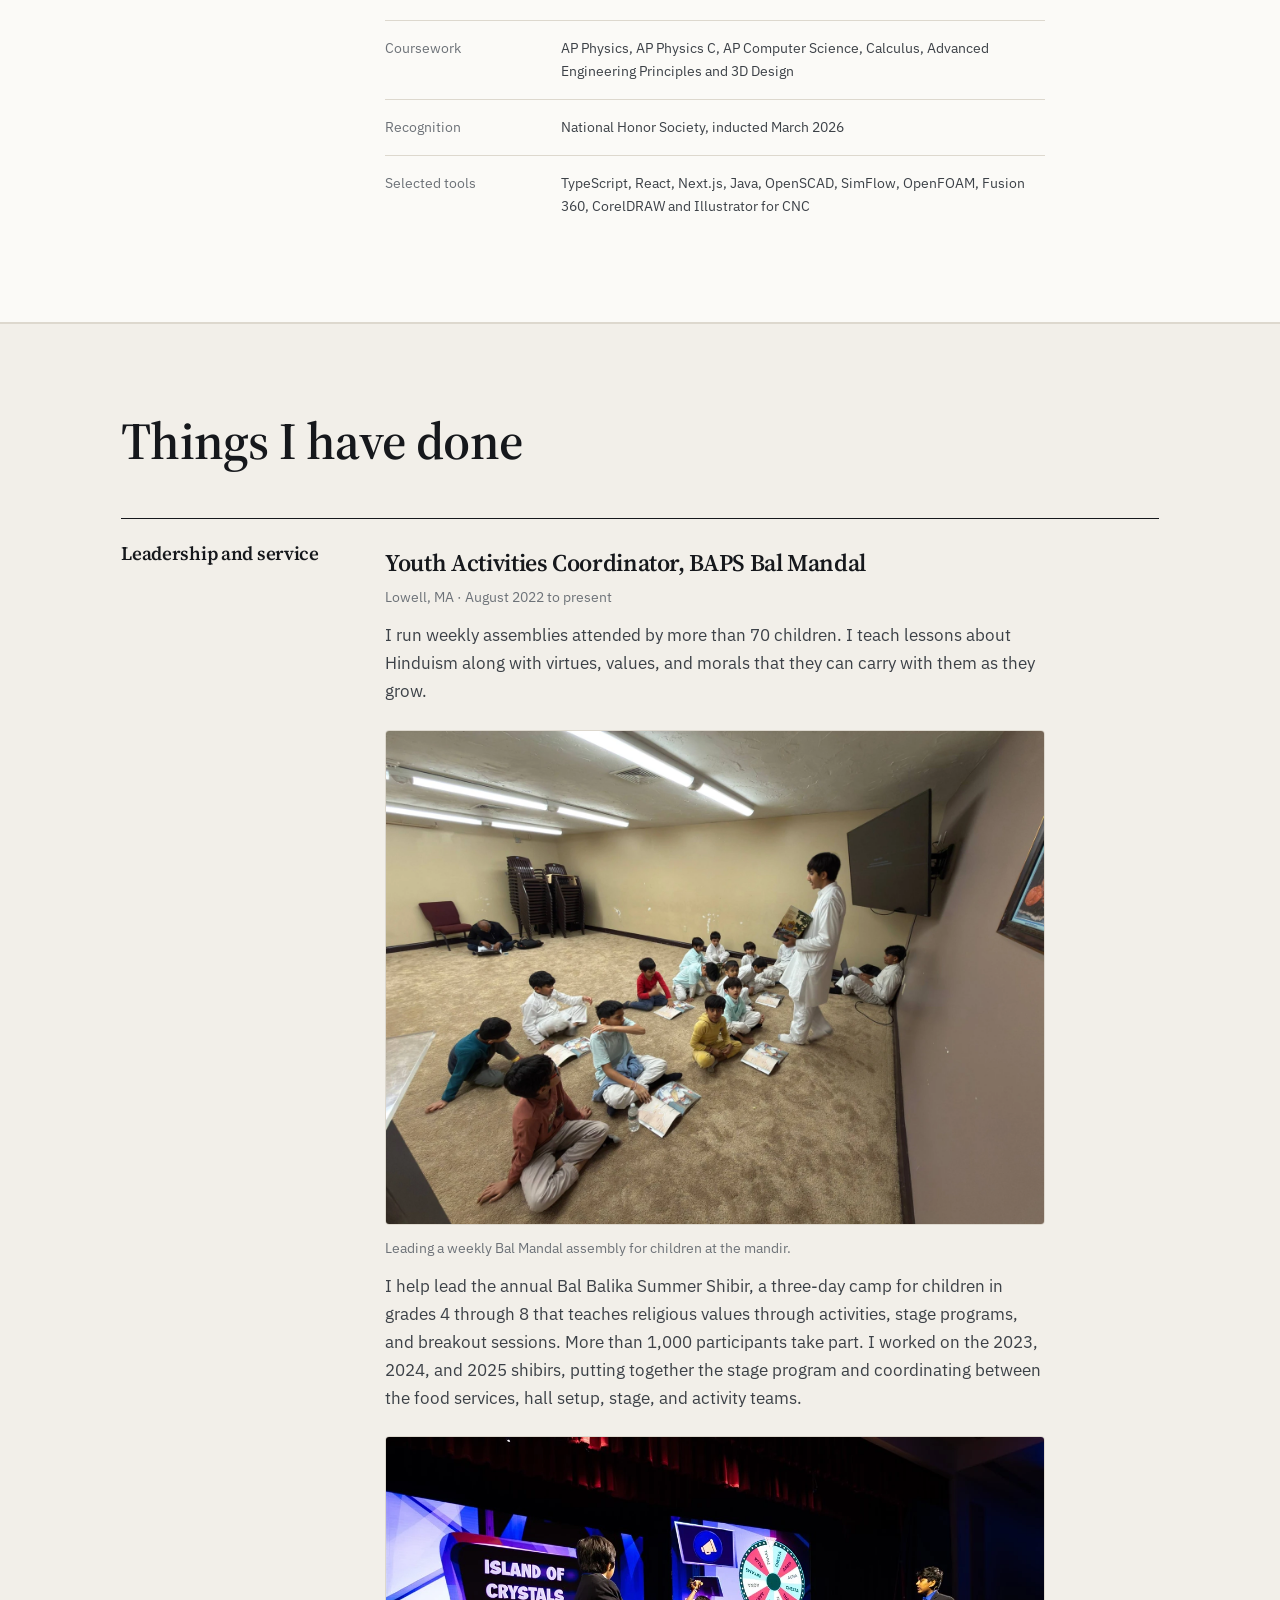
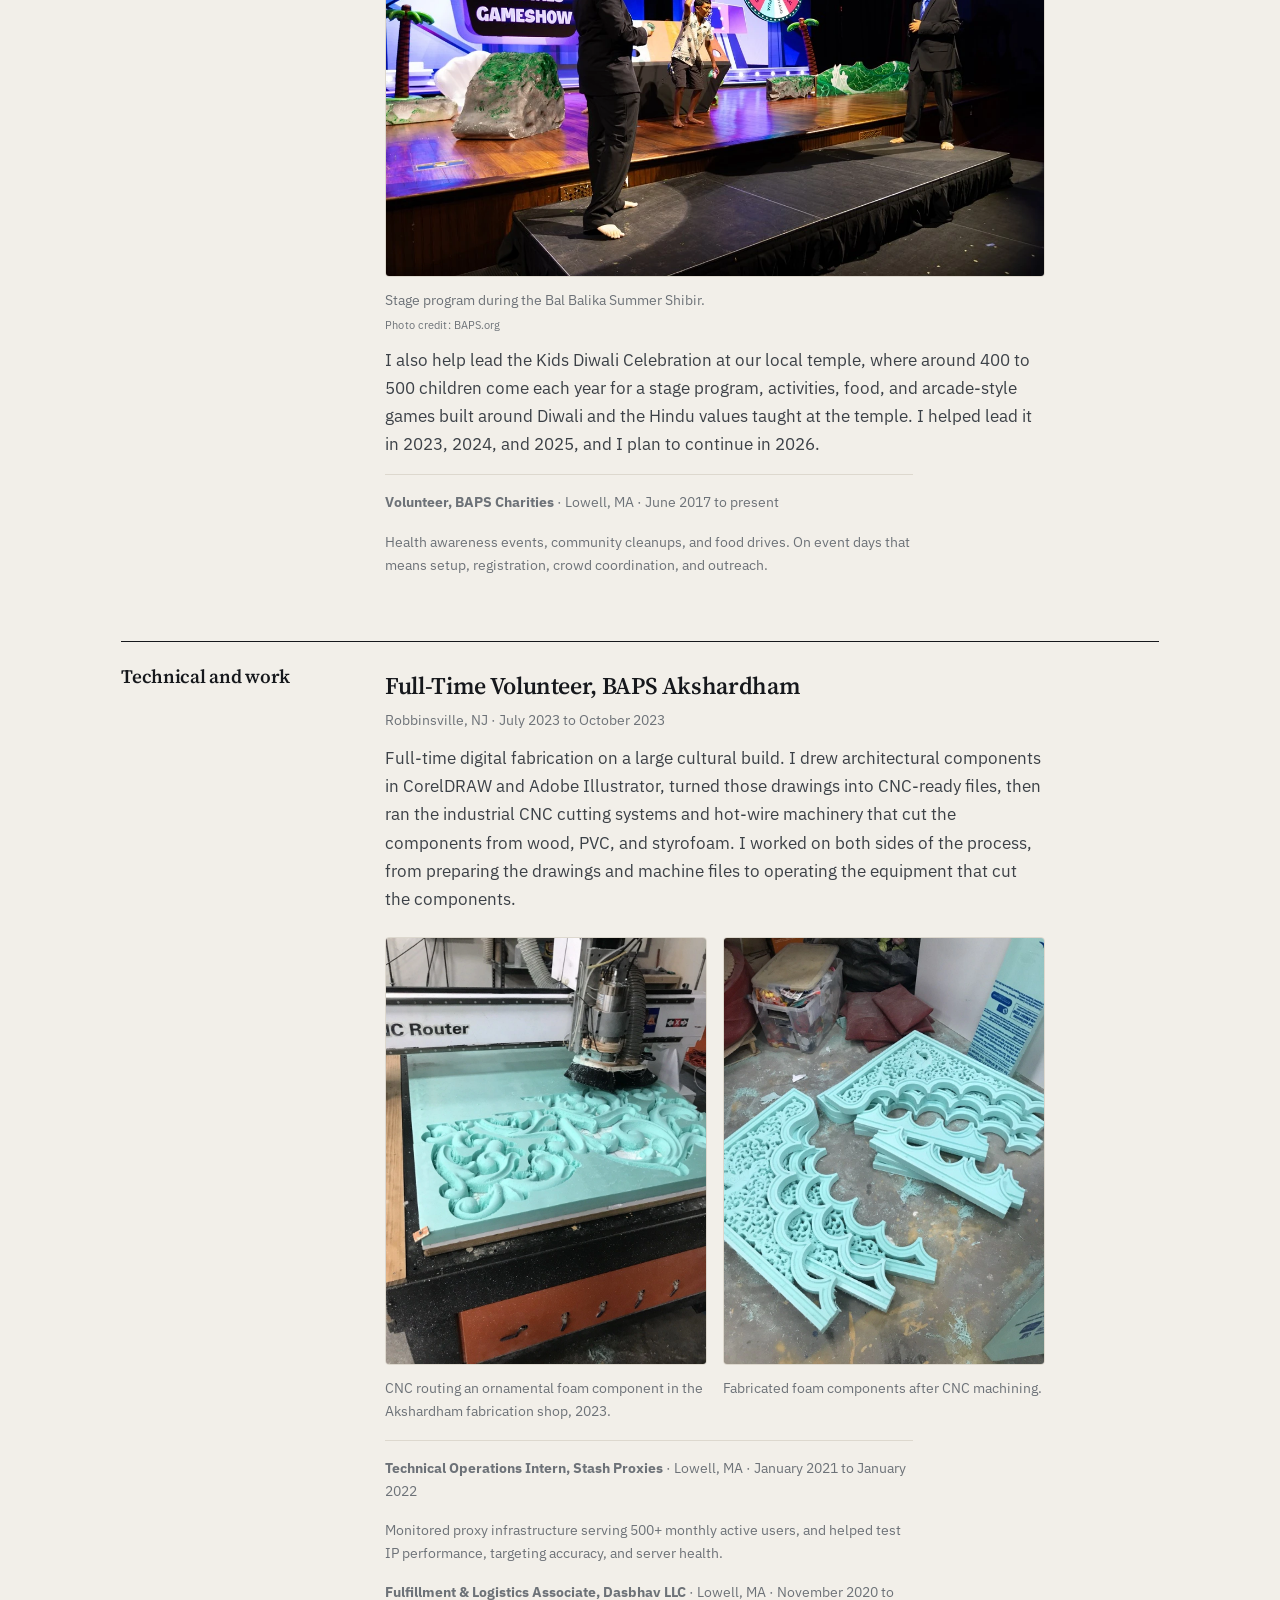
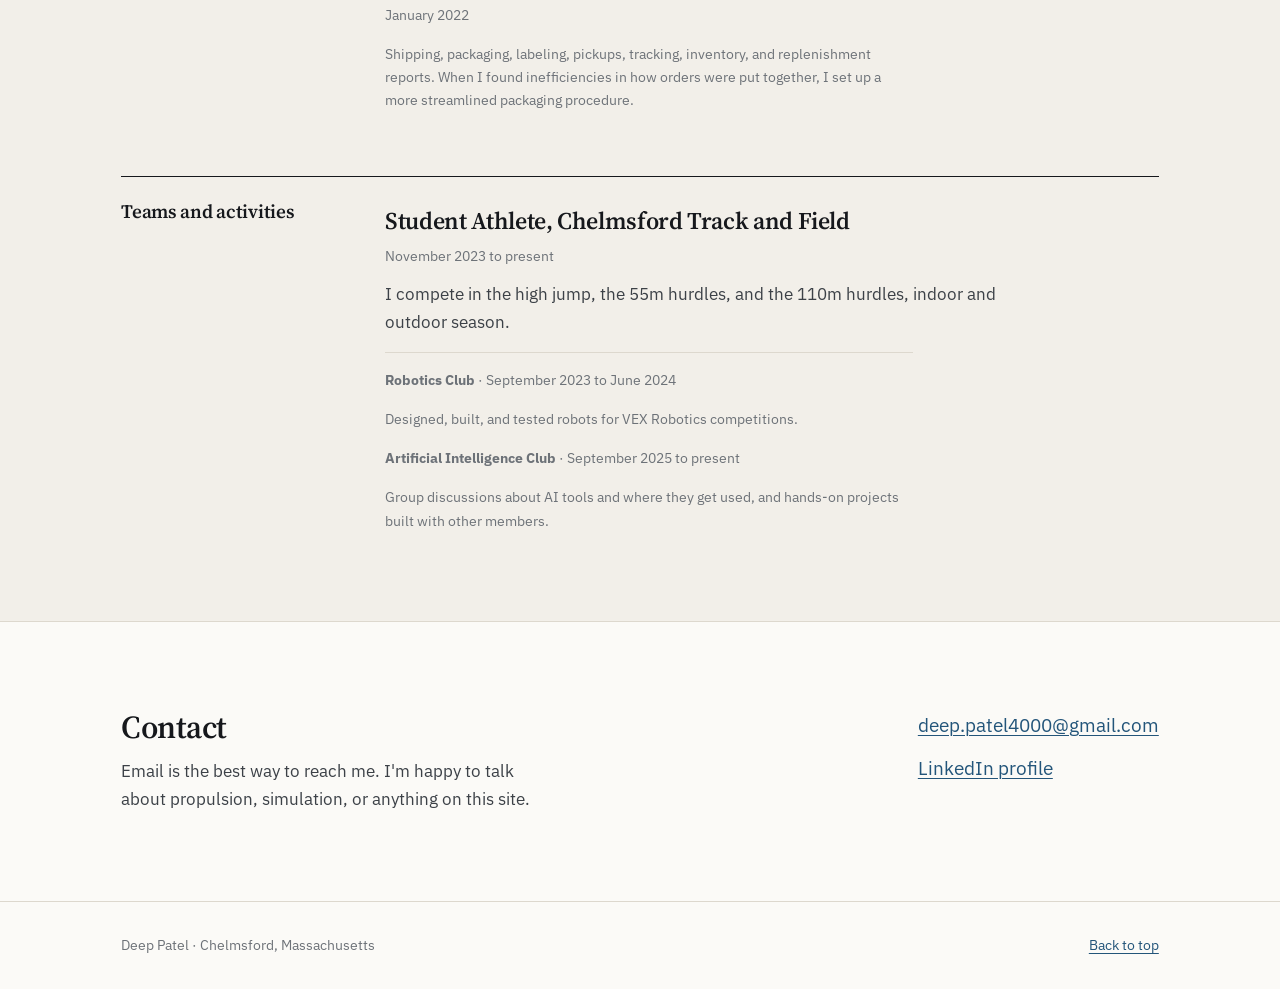
==== commit 626a9224: "feat: add weekly assembly photo to Bal Mandal entry The leadership entry now shows both sides of the" ====
--- a/index.html
+++ b/index.html
@@ -182,6 +182,20 @@
                 about Hinduism along with virtues, values, and morals that they can carry
                 with them as they grow.
               </p>
+
+              <div class="evidence evidence--single">
+                <figure>
+                  <img
+                    src="assets/bal-mandal/weekly-assembly-teaching.webp"
+                    alt="Standing and teaching from a book to a group of children sitting on the floor with their own books open during a weekly Bal Mandal assembly."
+                    width="1600" height="1200" loading="lazy" decoding="async"
+                  >
+                  <figcaption>
+                    Leading a weekly Bal Mandal assembly for children at the mandir.
+                  </figcaption>
+                </figure>
+              </div>
+
               <p class="group__detail">
                 I help lead the annual Bal Balika Summer Shibir, a three-day camp for children
                 in grades 4 through 8 that teaches religious values through activities, stage
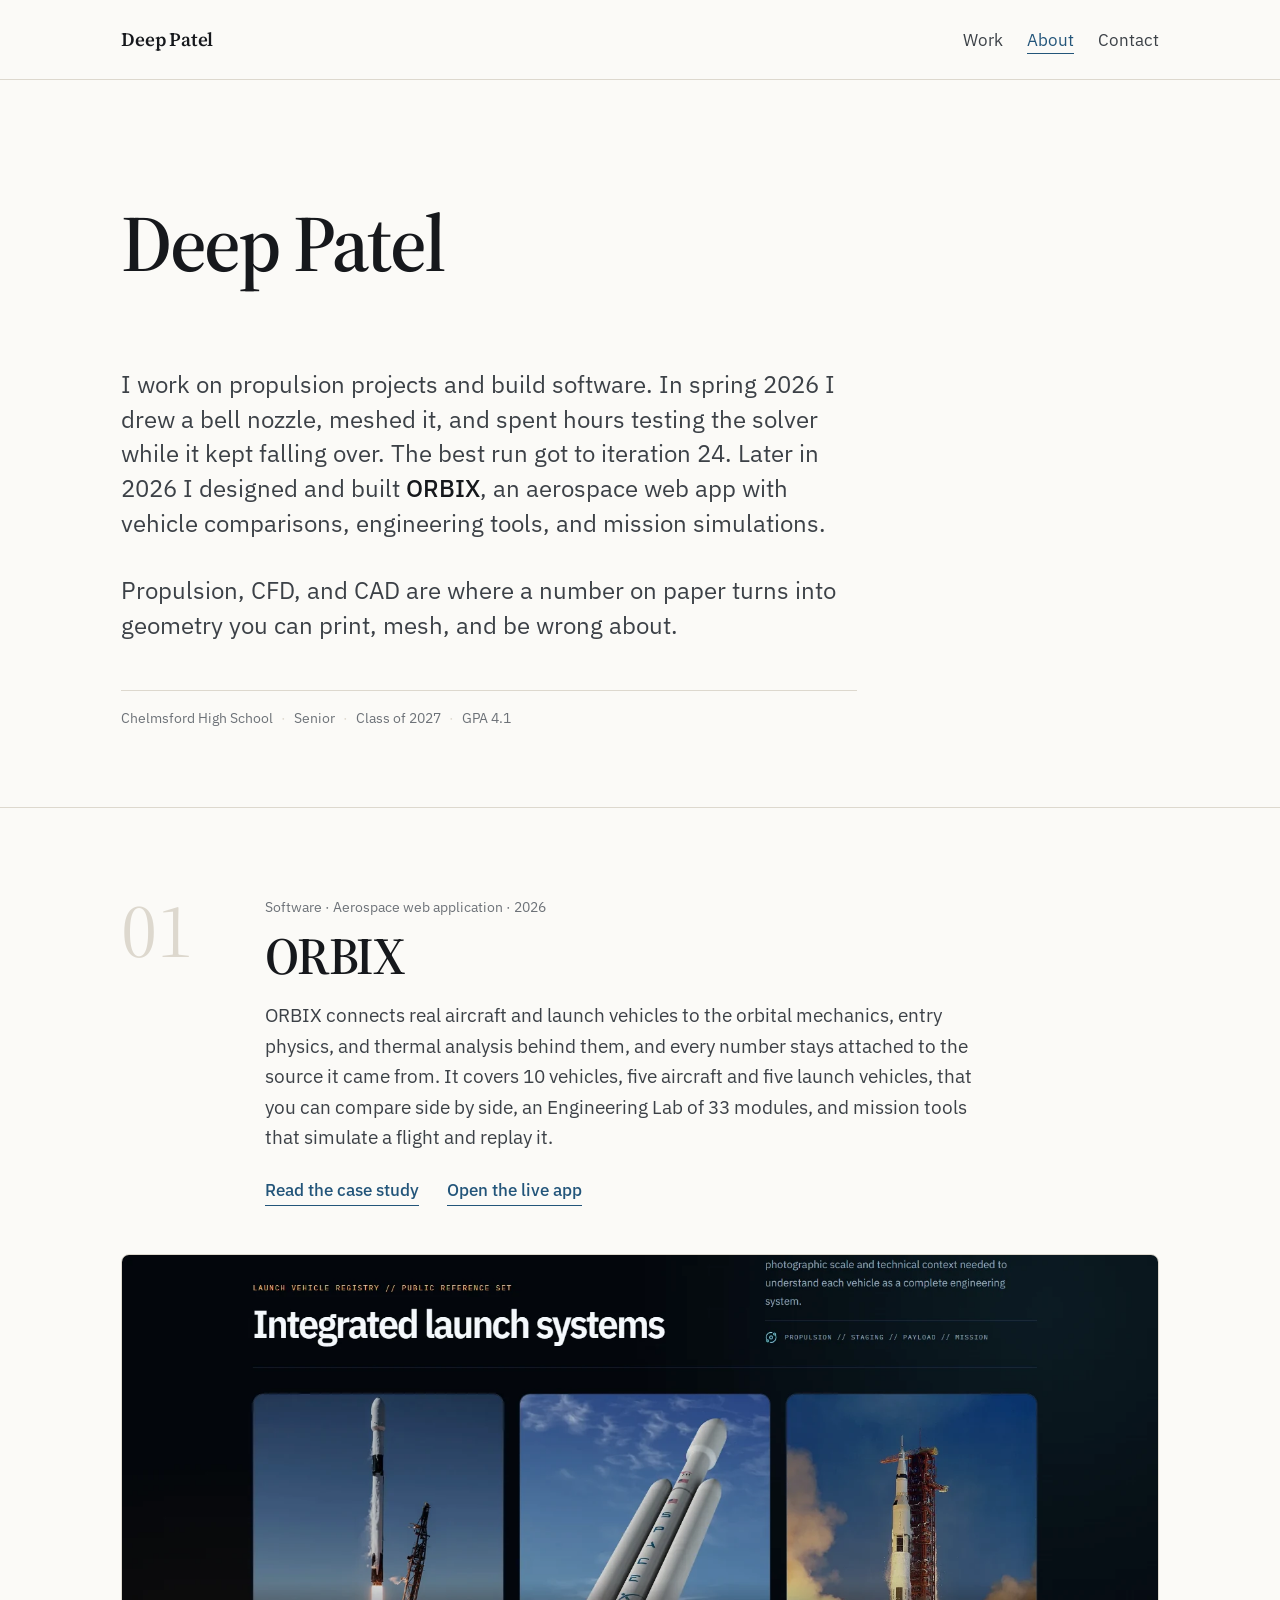
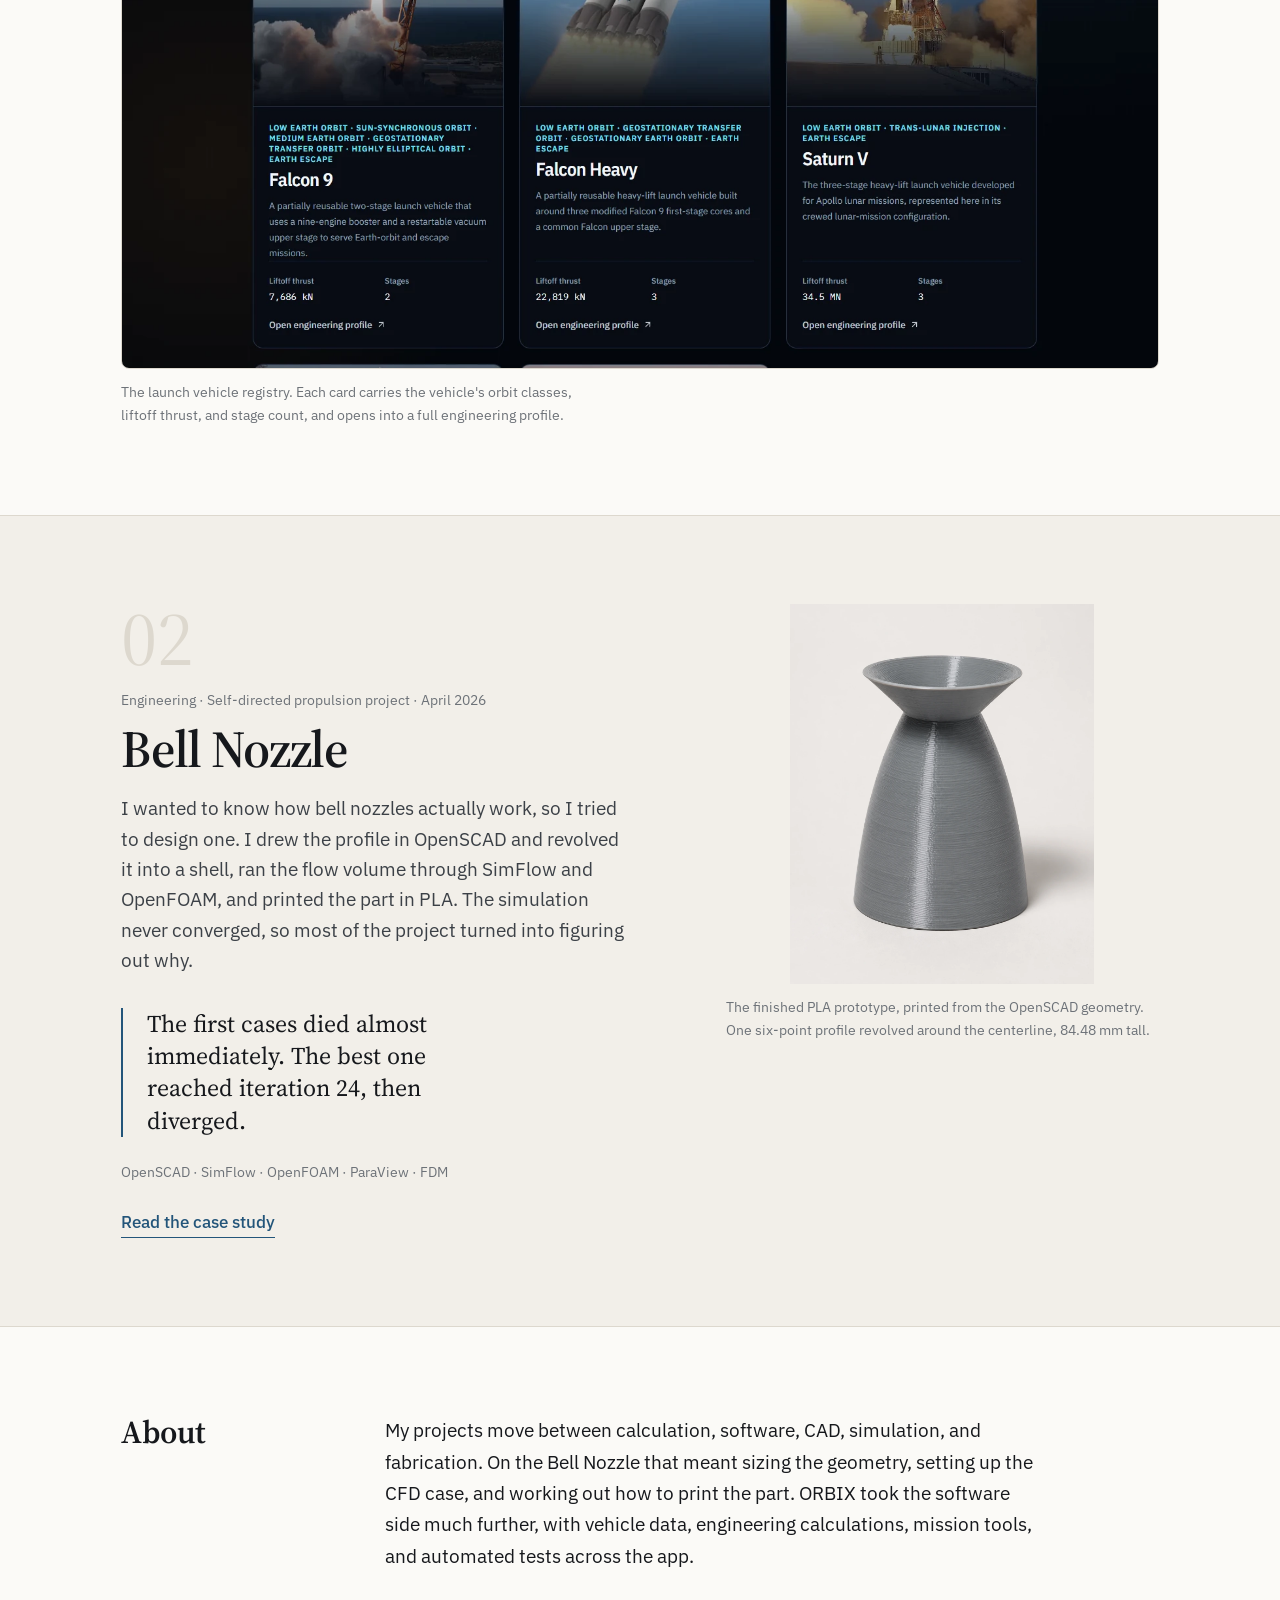
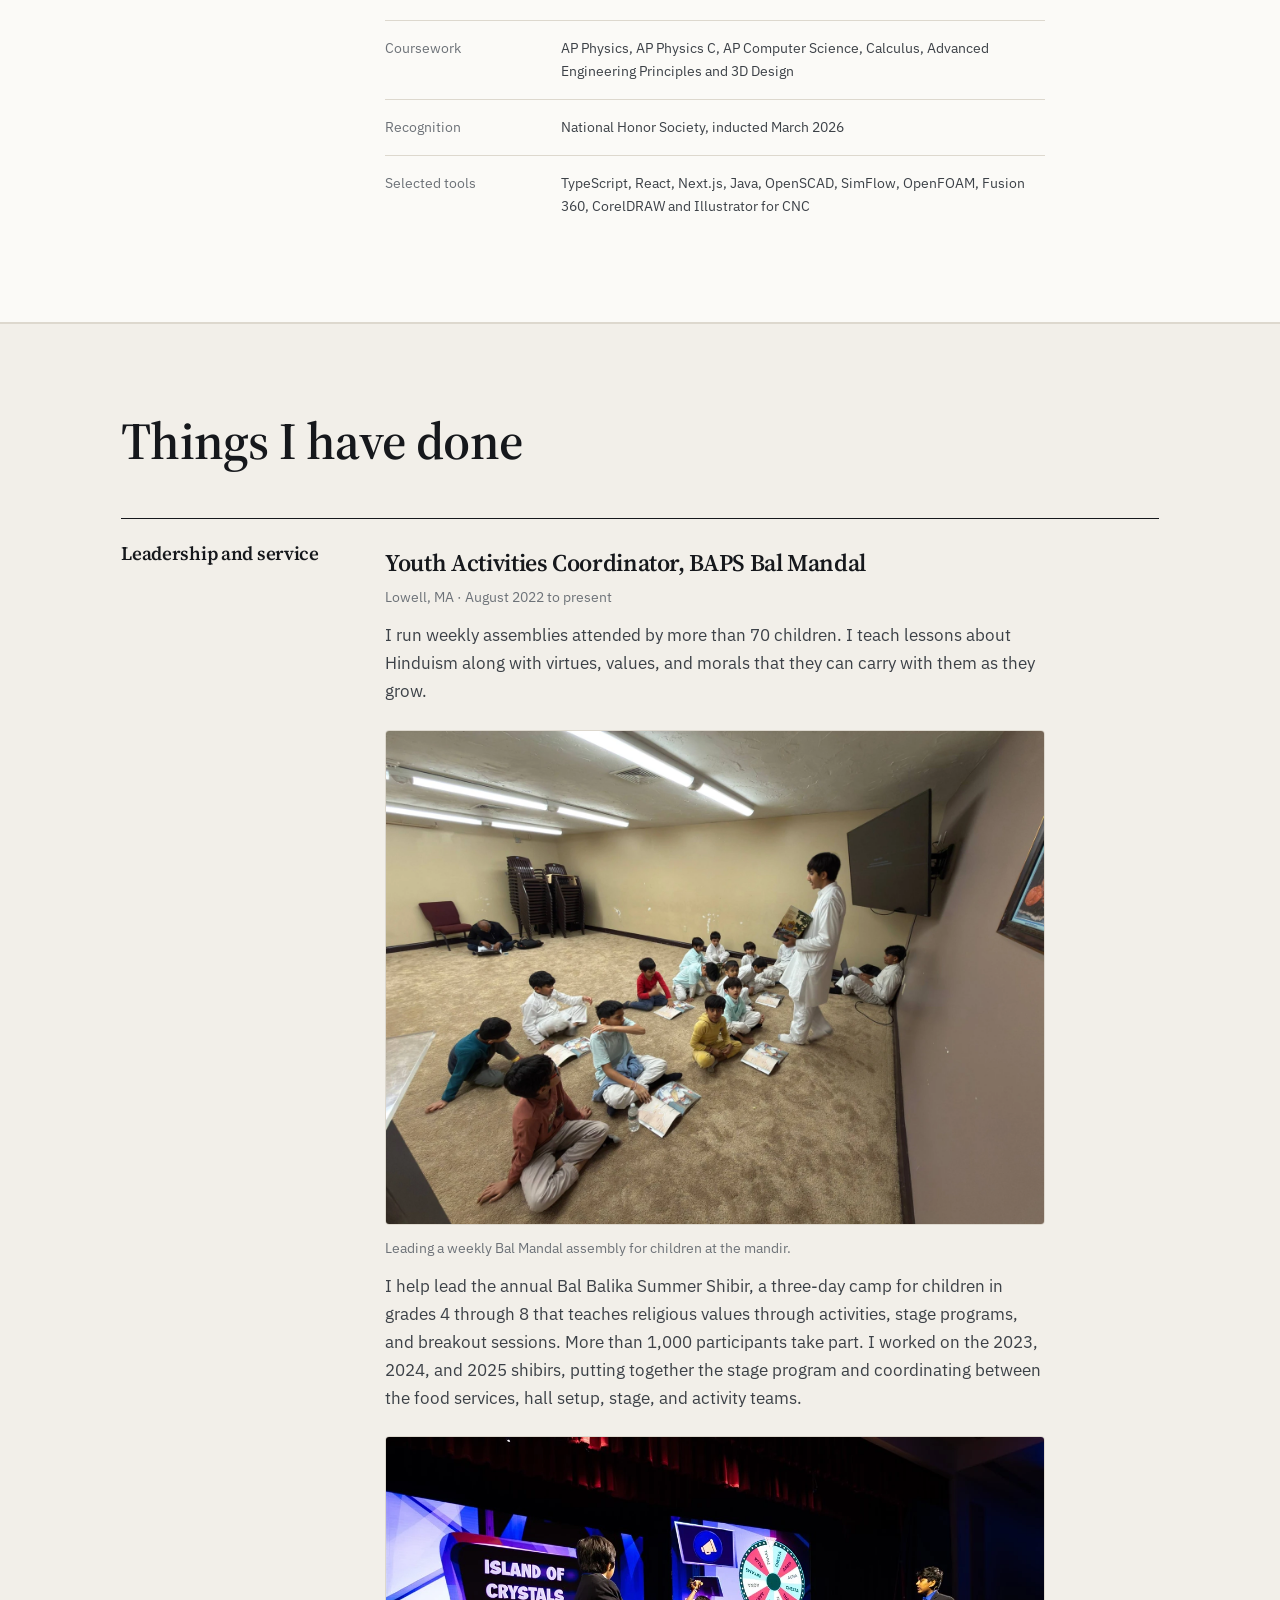
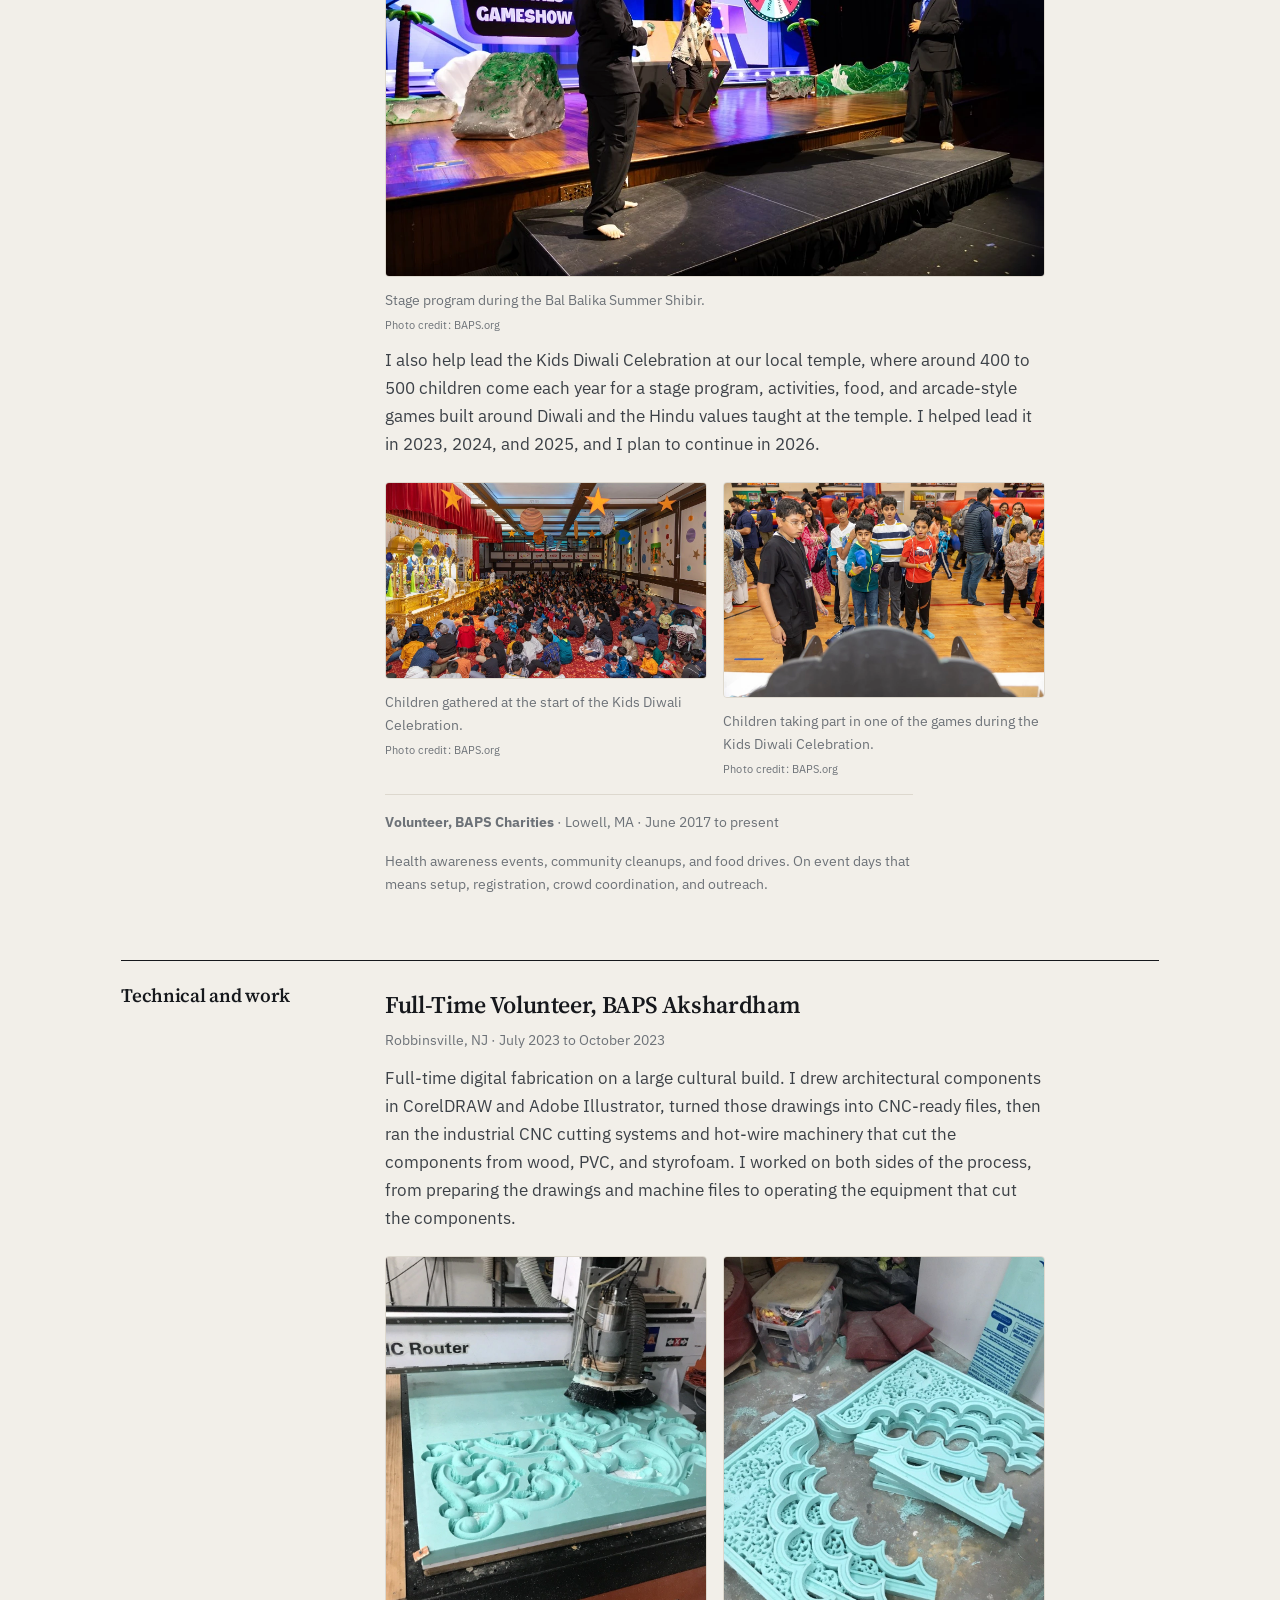
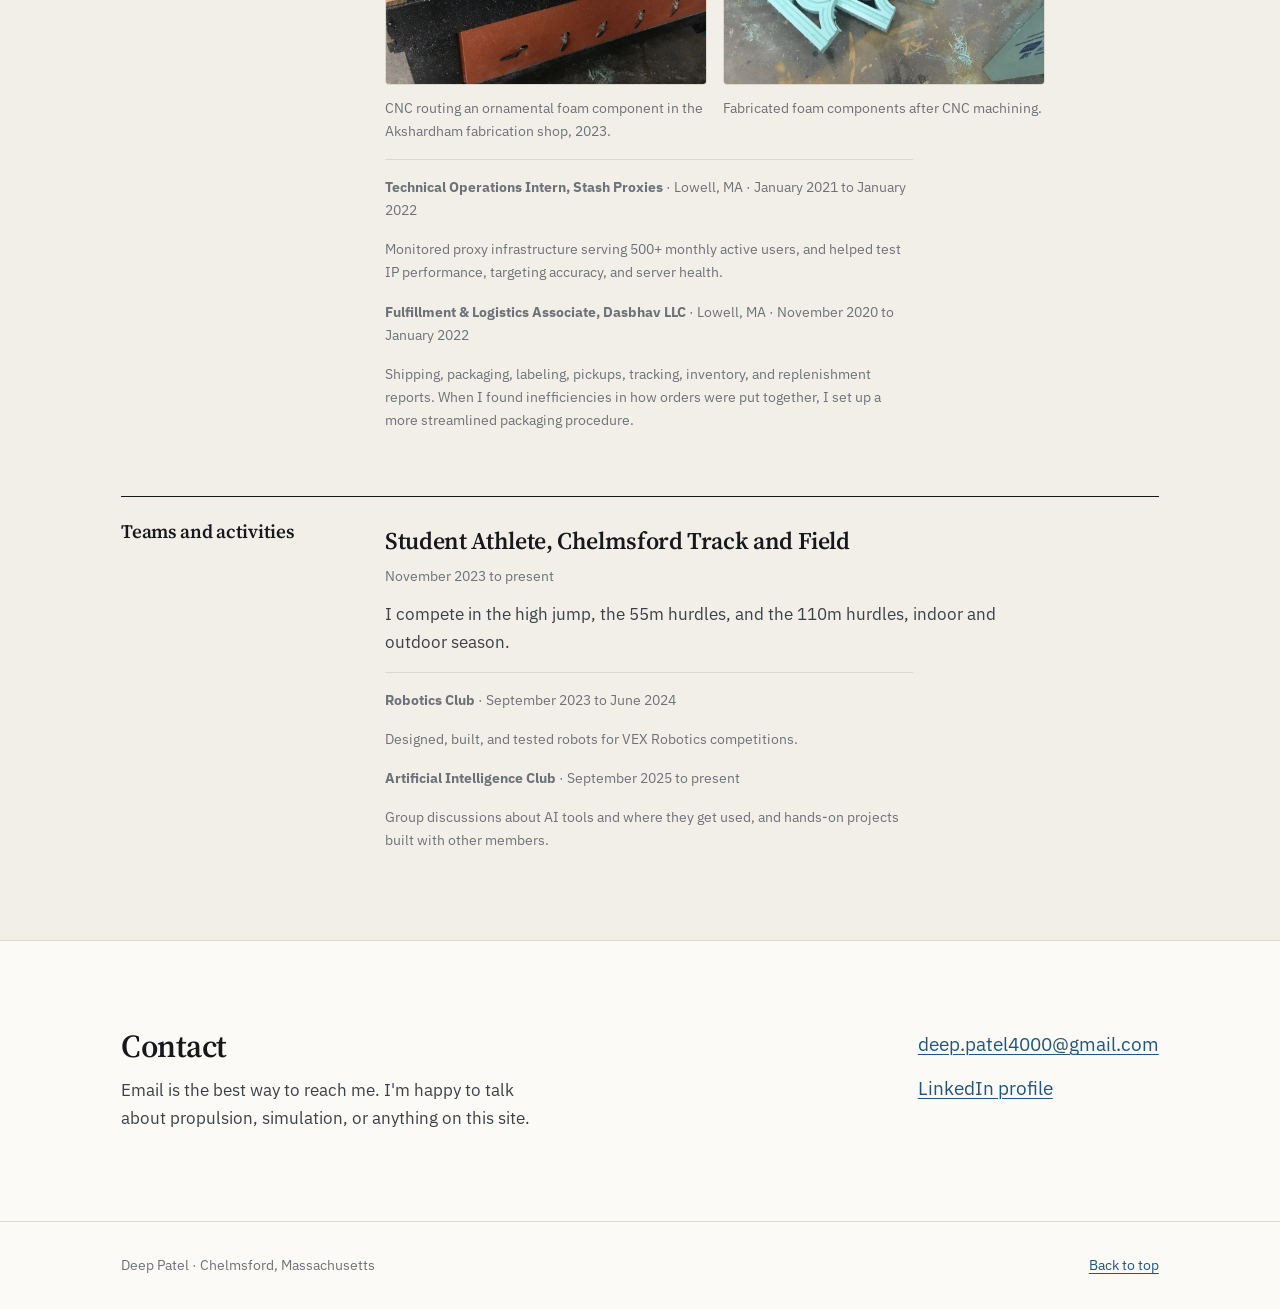
==== commit acc6085a: "feat: add Kids Diwali Celebration evidence Adds two photographs under the Kids Diwali paragraph, bot" ====
--- a/index.html
+++ b/index.html
@@ -225,6 +225,31 @@
                 temple. I helped lead it in 2023, 2024, and 2025, and I plan to continue in
                 2026.
               </p>
+
+              <div class="evidence">
+                <figure>
+                  <img
+                    src="assets/bal-mandal/kdc-large-group-assembly.webp"
+                    alt="Large group of children and families gathered inside the mandir during the Kids Diwali Celebration."
+                    width="1199" height="729" loading="lazy" decoding="async"
+                  >
+                  <figcaption>
+                    Children gathered at the start of the Kids Diwali Celebration.
+                    <span class="credit">Photo credit: BAPS.org</span>
+                  </figcaption>
+                </figure>
+                <figure>
+                  <img
+                    src="assets/bal-mandal/kdc-kids-game-activity.webp"
+                    alt="Children participating in a game during the Kids Diwali Celebration with other activities in the background."
+                    width="1200" height="800" loading="lazy" decoding="async"
+                  >
+                  <figcaption>
+                    Children taking part in one of the games during the Kids Diwali Celebration.
+                    <span class="credit">Photo credit: BAPS.org</span>
+                  </figcaption>
+                </figure>
+              </div>
             </div>
             <div class="group__also prose">
               <p>
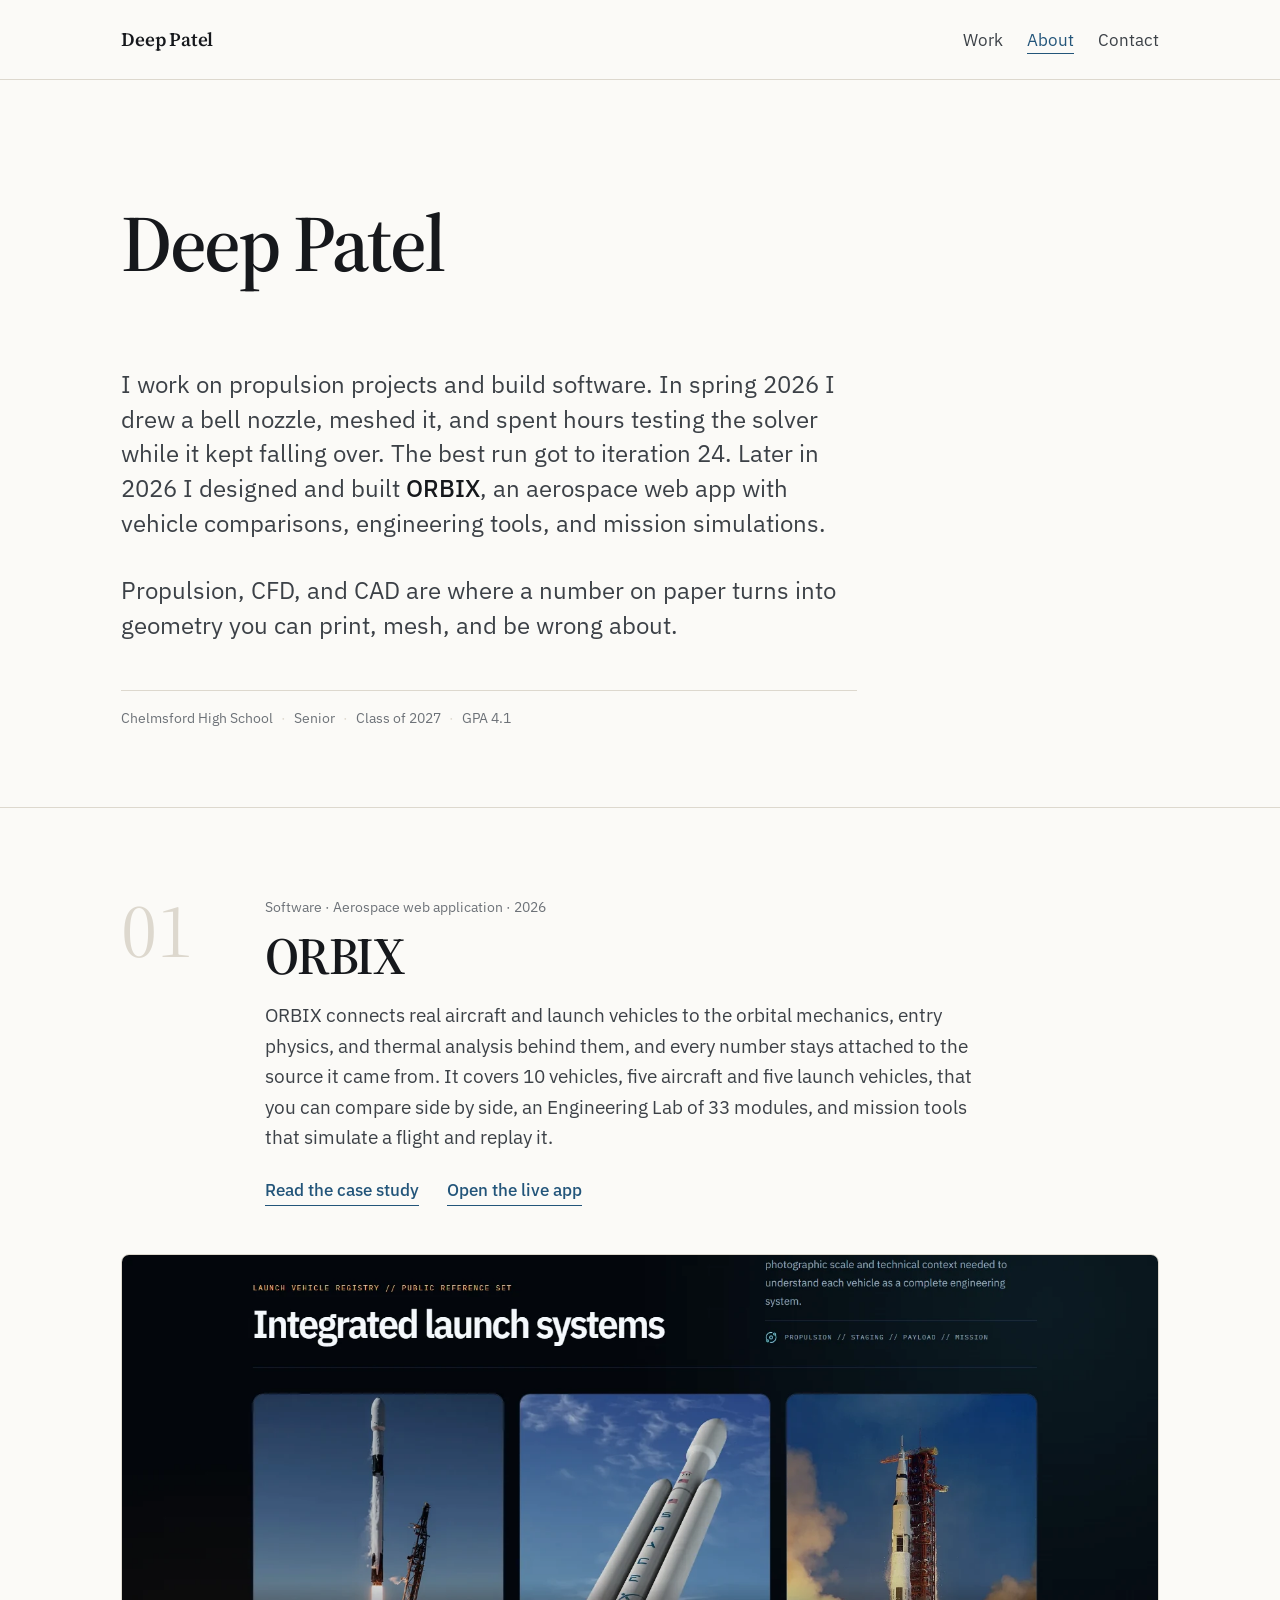
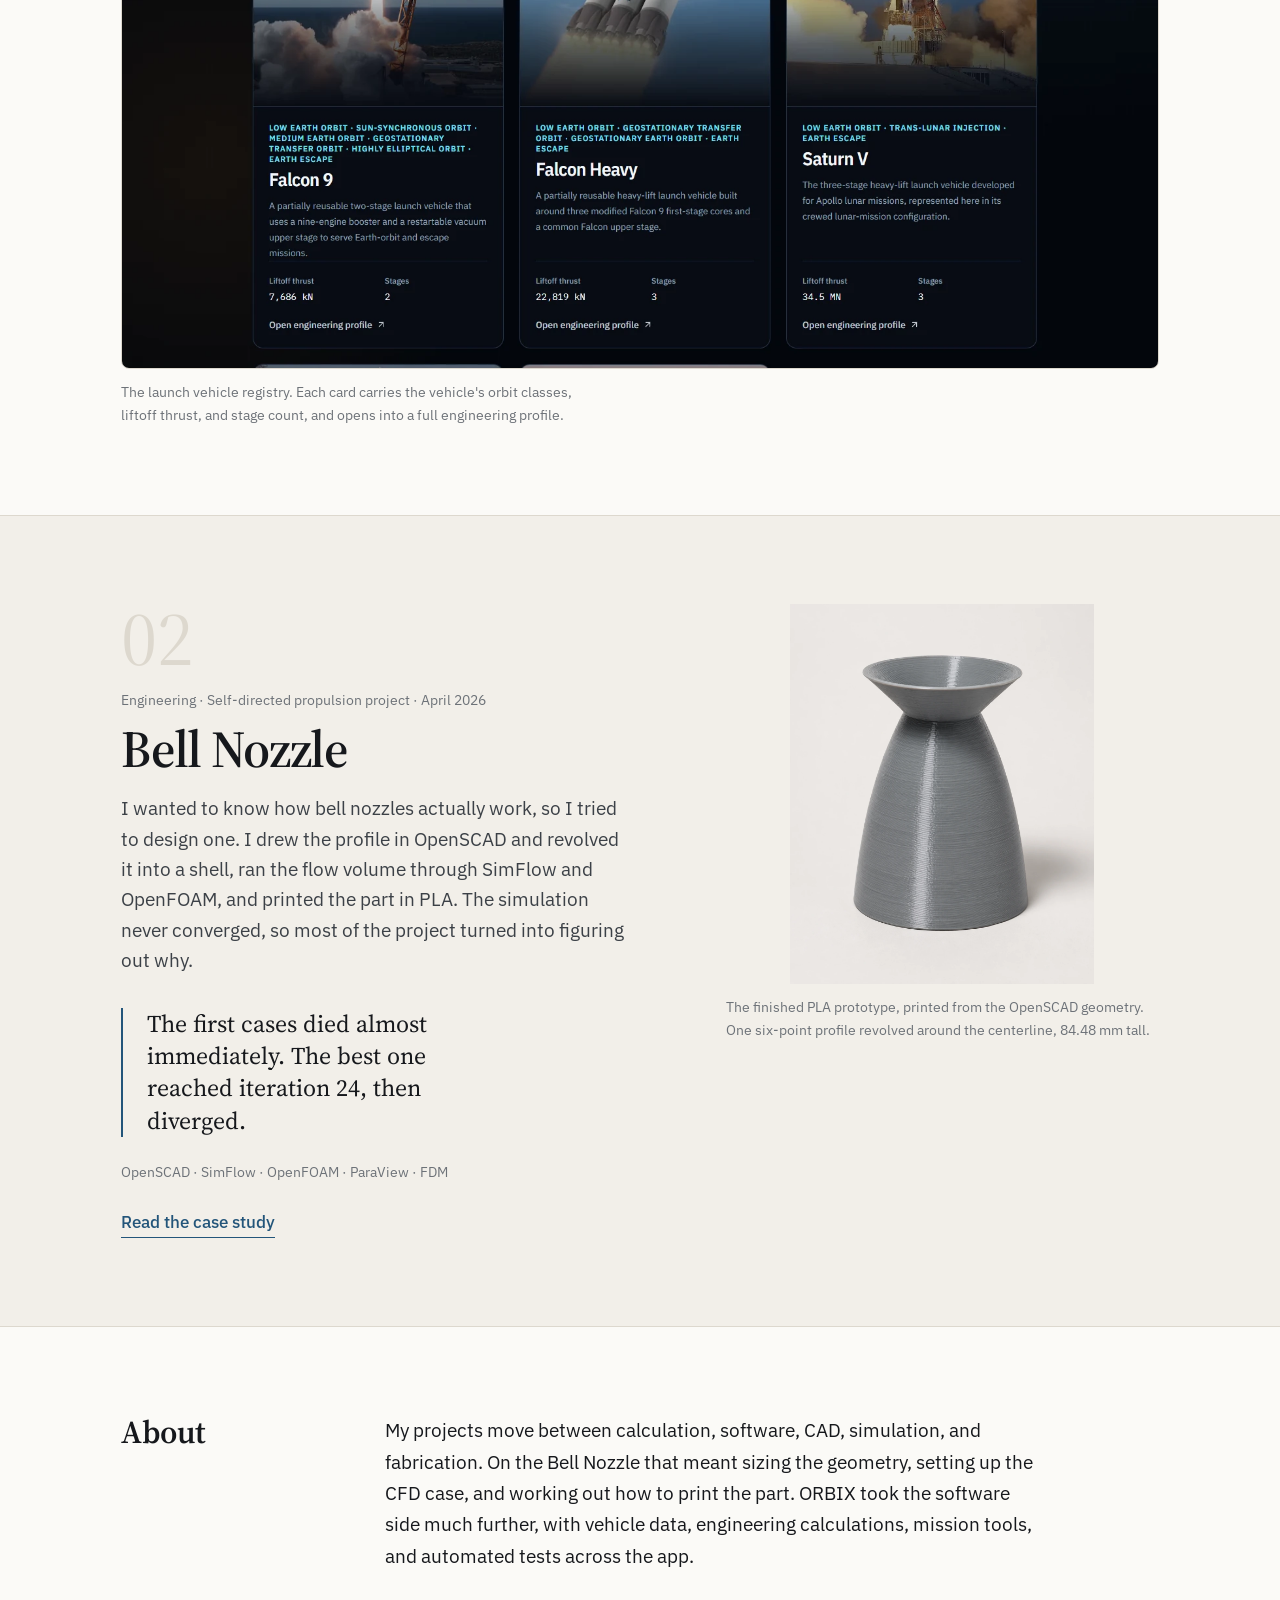
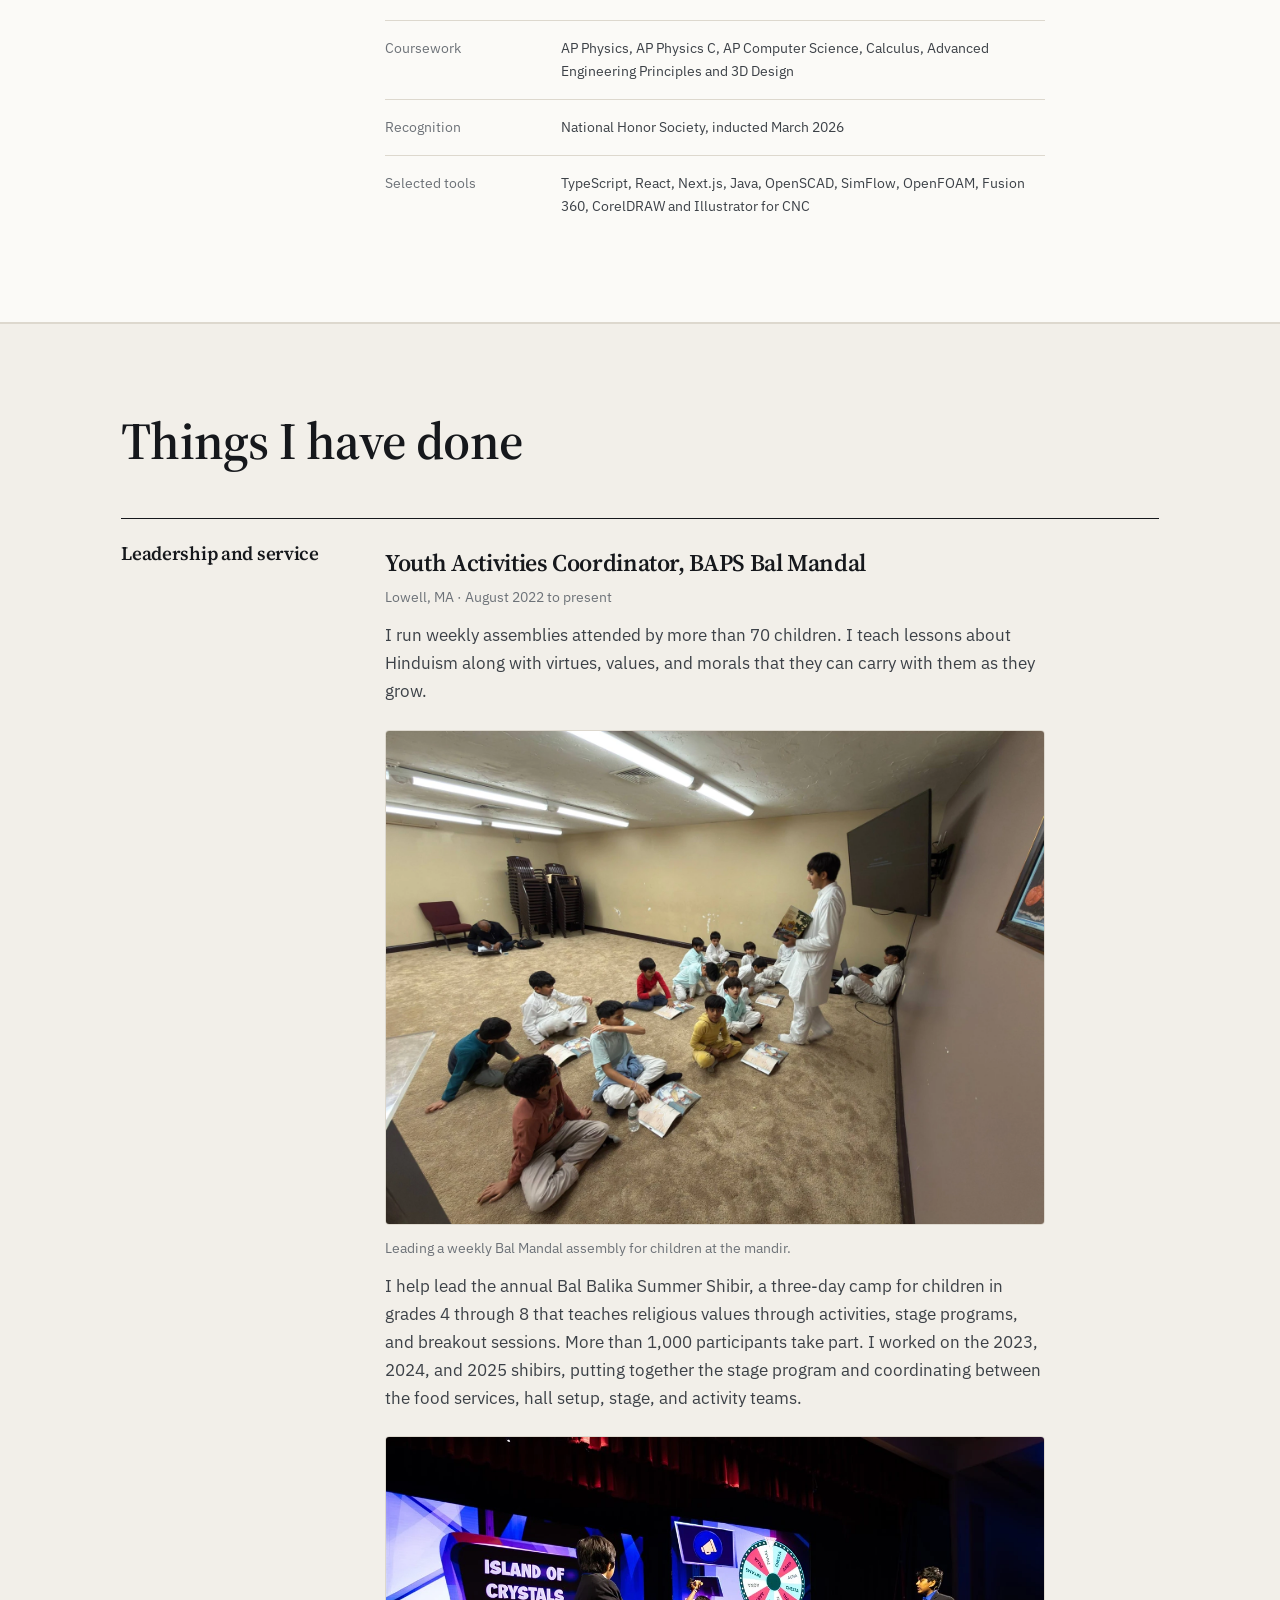
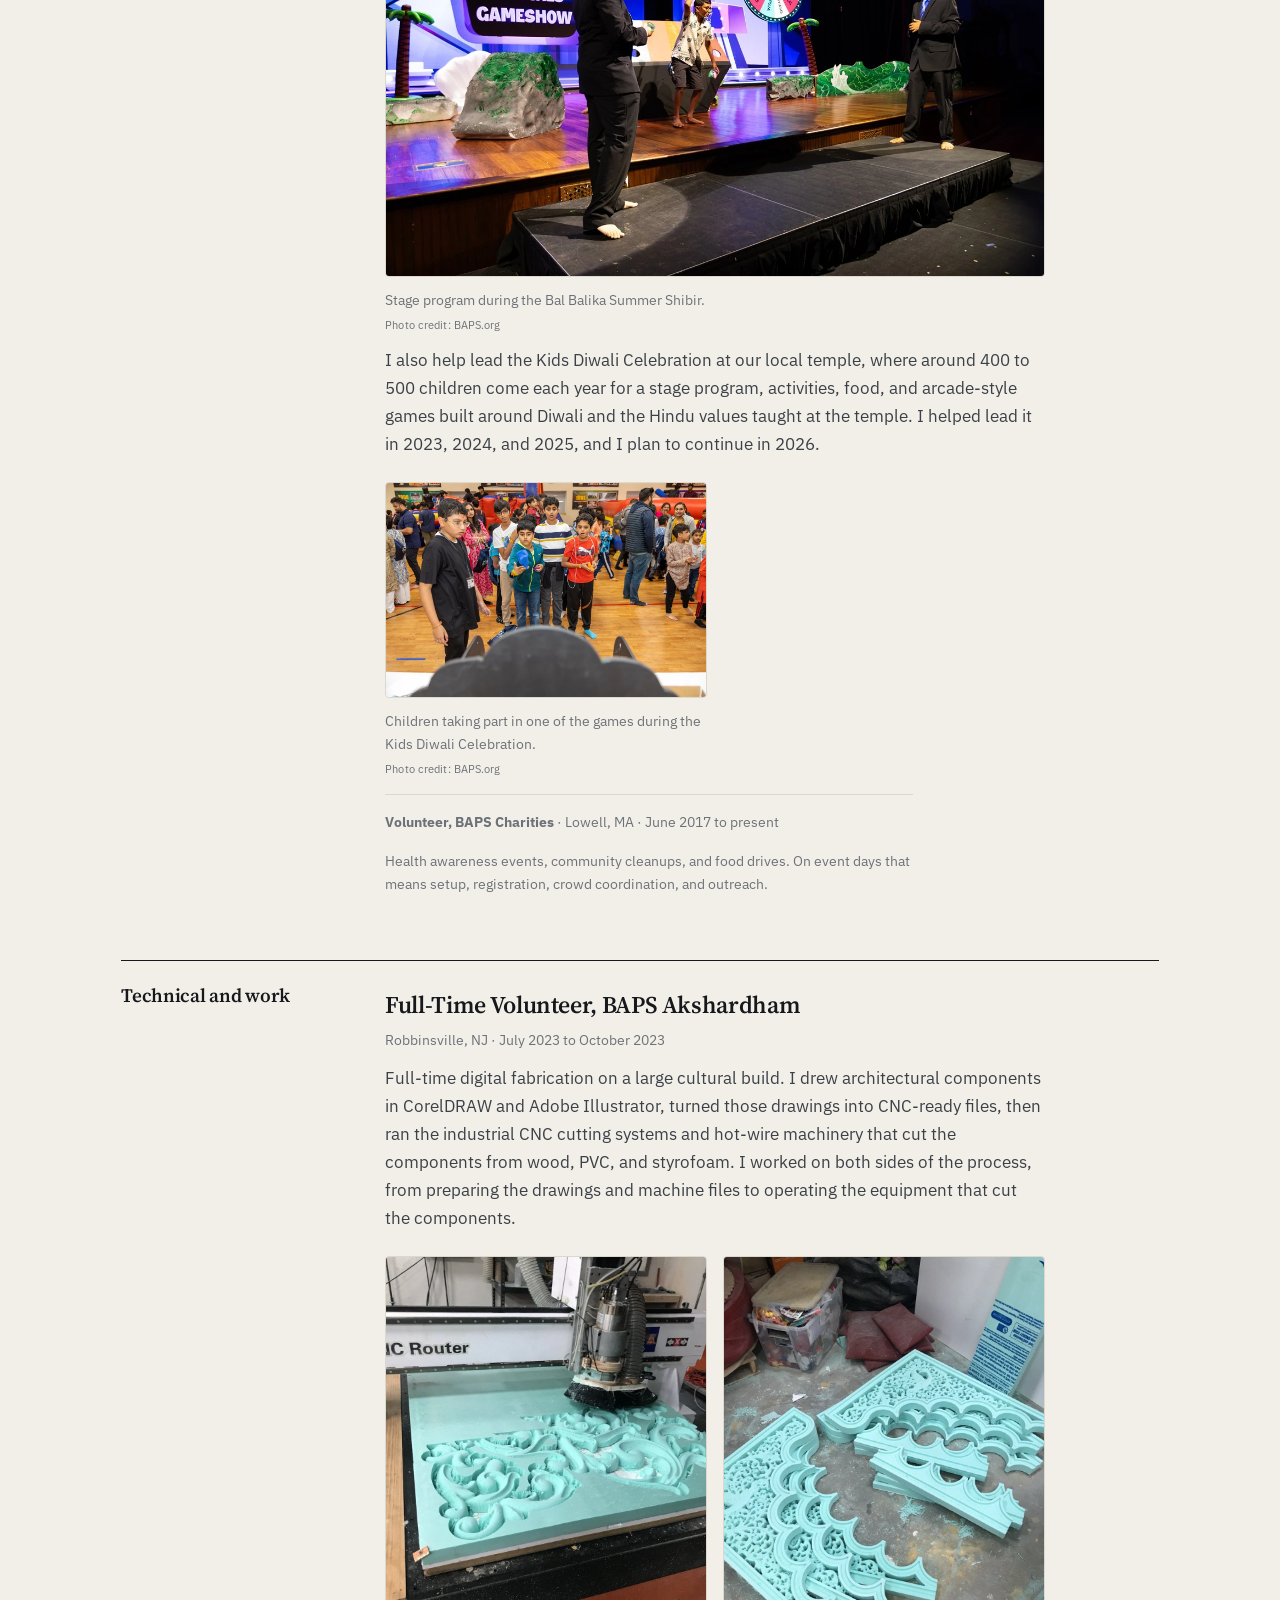
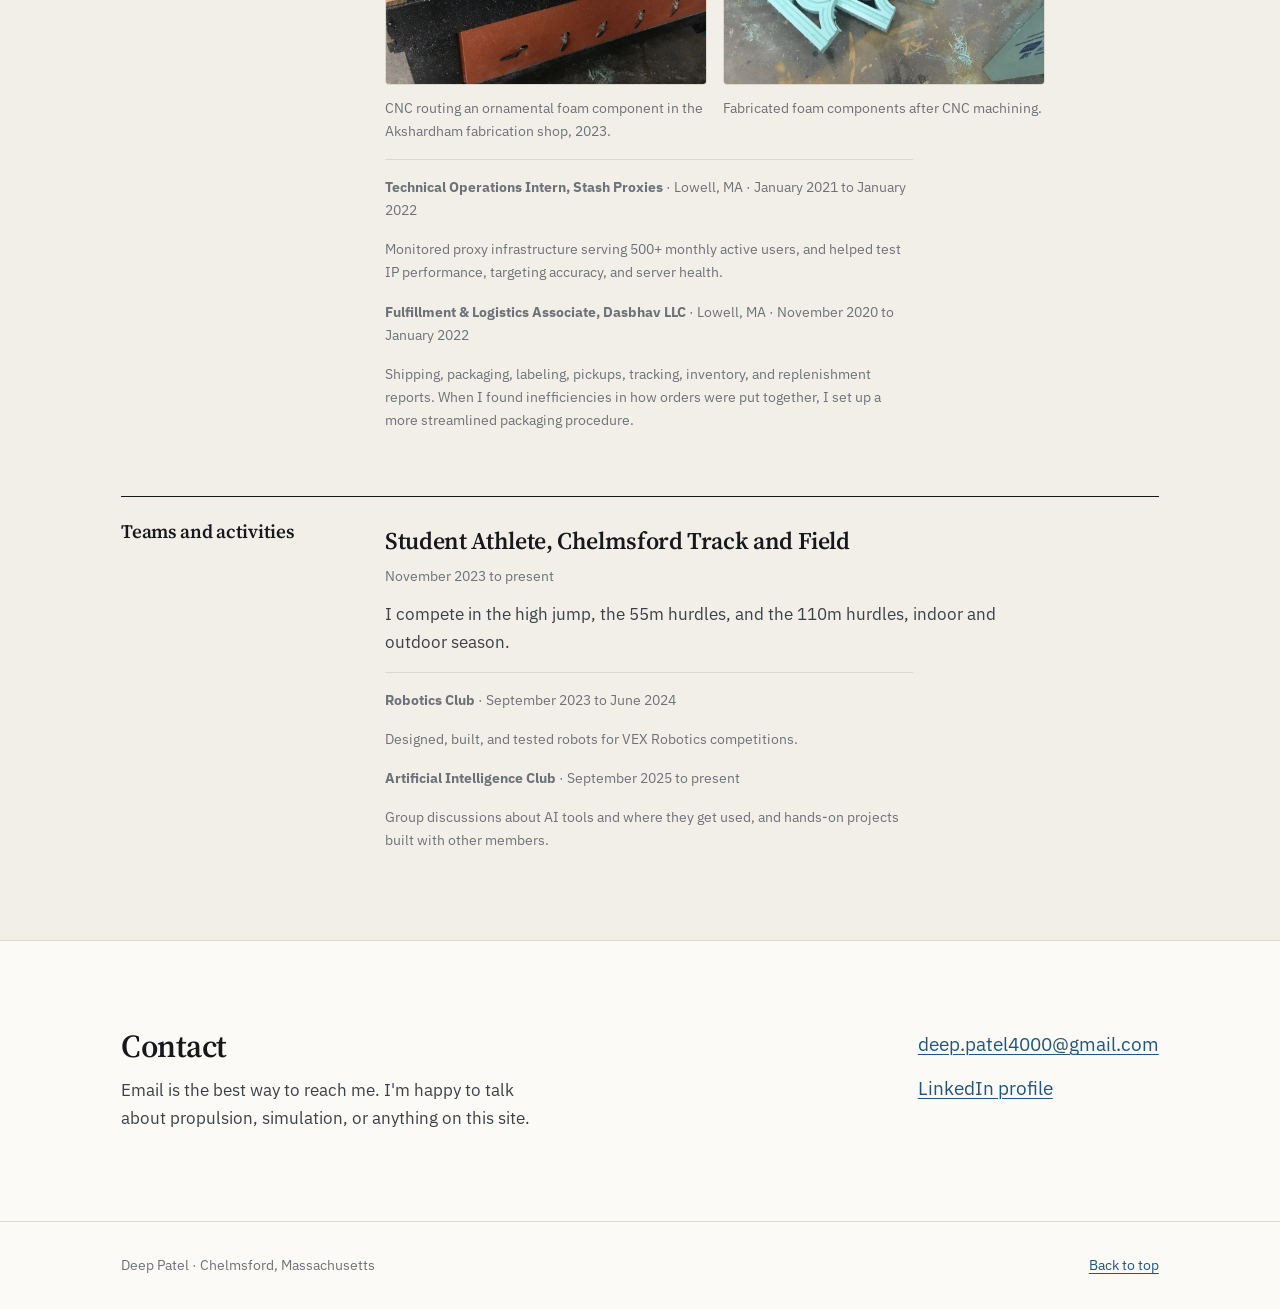
==== commit c8338c54: "fix: rebalance KDC evidence on homepage Visual review found four photographs inside the Bal Mandal e" ====
--- a/index.html
+++ b/index.html
@@ -229,17 +229,6 @@
               <div class="evidence">
                 <figure>
                   <img
-                    src="assets/bal-mandal/kdc-large-group-assembly.webp"
-                    alt="Large group of children and families gathered inside the mandir during the Kids Diwali Celebration."
-                    width="1199" height="729" loading="lazy" decoding="async"
-                  >
-                  <figcaption>
-                    Children gathered at the start of the Kids Diwali Celebration.
-                    <span class="credit">Photo credit: BAPS.org</span>
-                  </figcaption>
-                </figure>
-                <figure>
-                  <img
                     src="assets/bal-mandal/kdc-kids-game-activity.webp"
                     alt="Children participating in a game during the Kids Diwali Celebration with other activities in the background."
                     width="1200" height="800" loading="lazy" decoding="async"
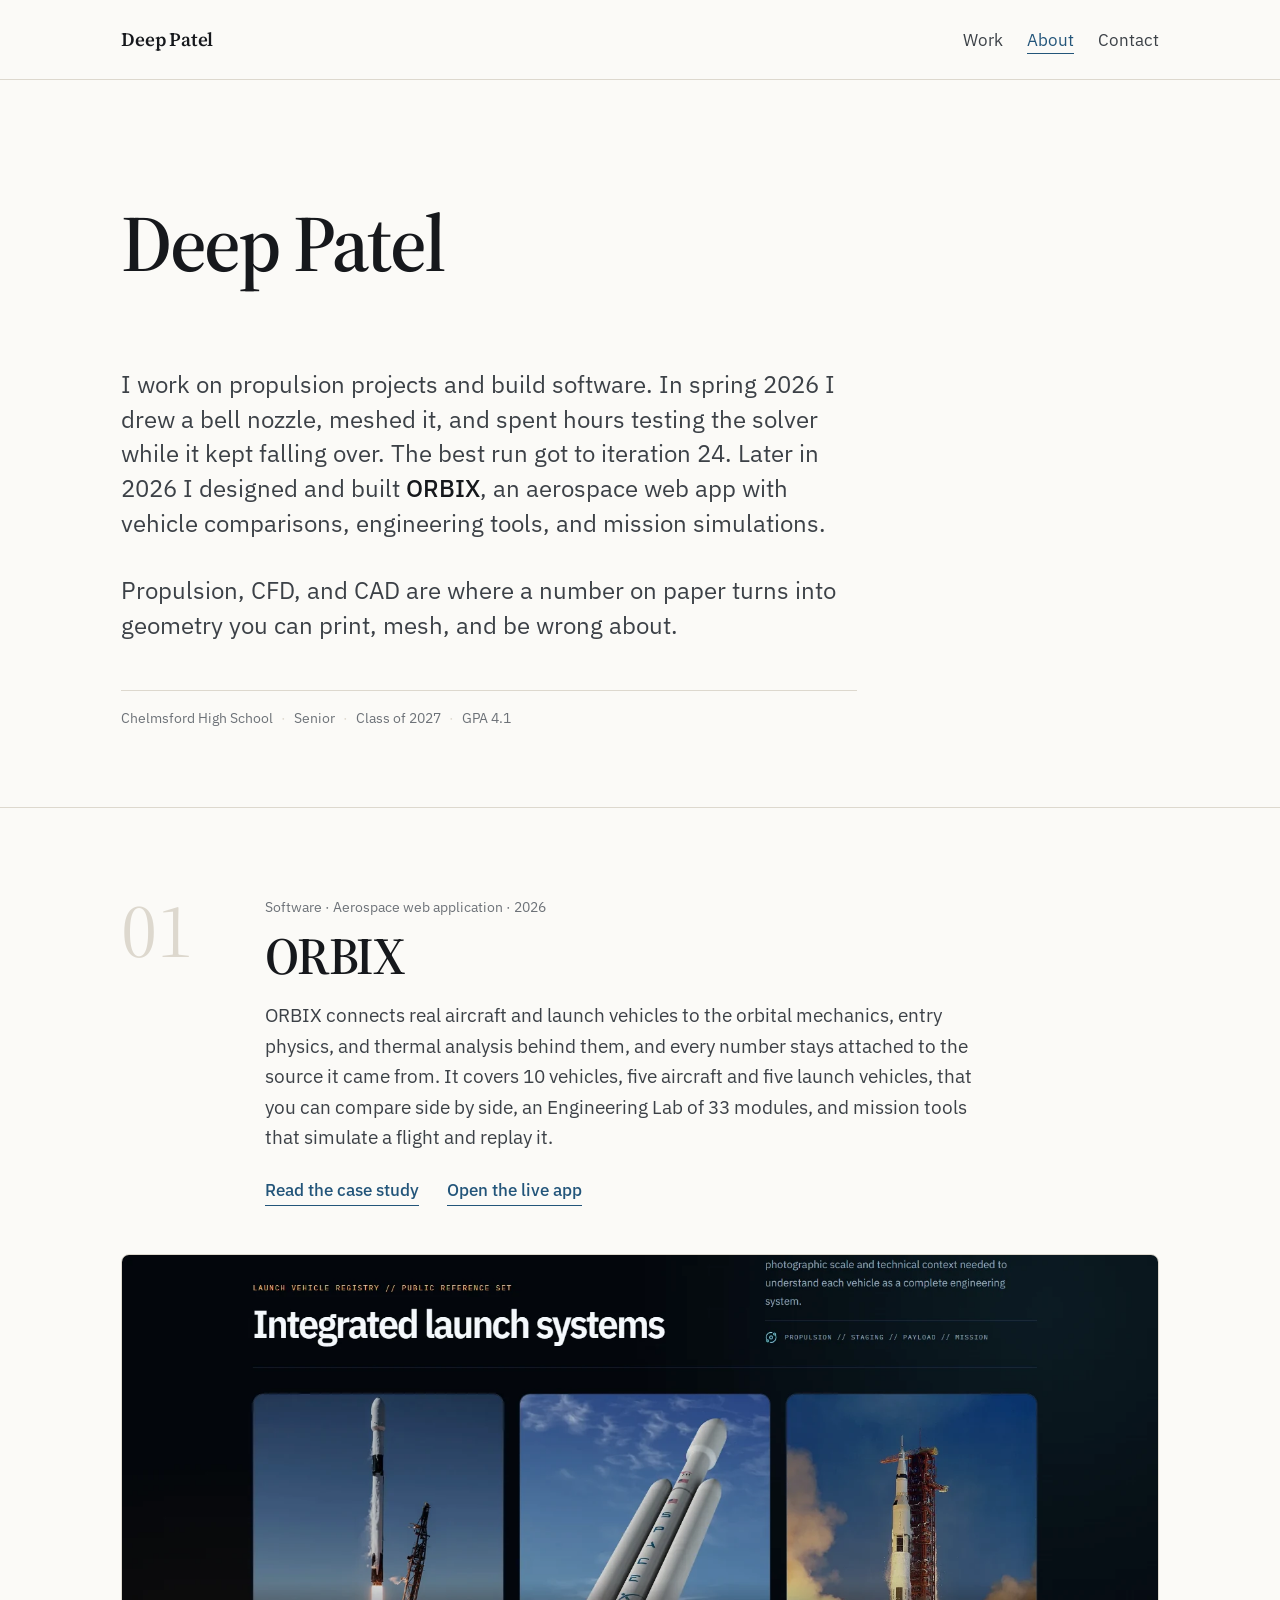
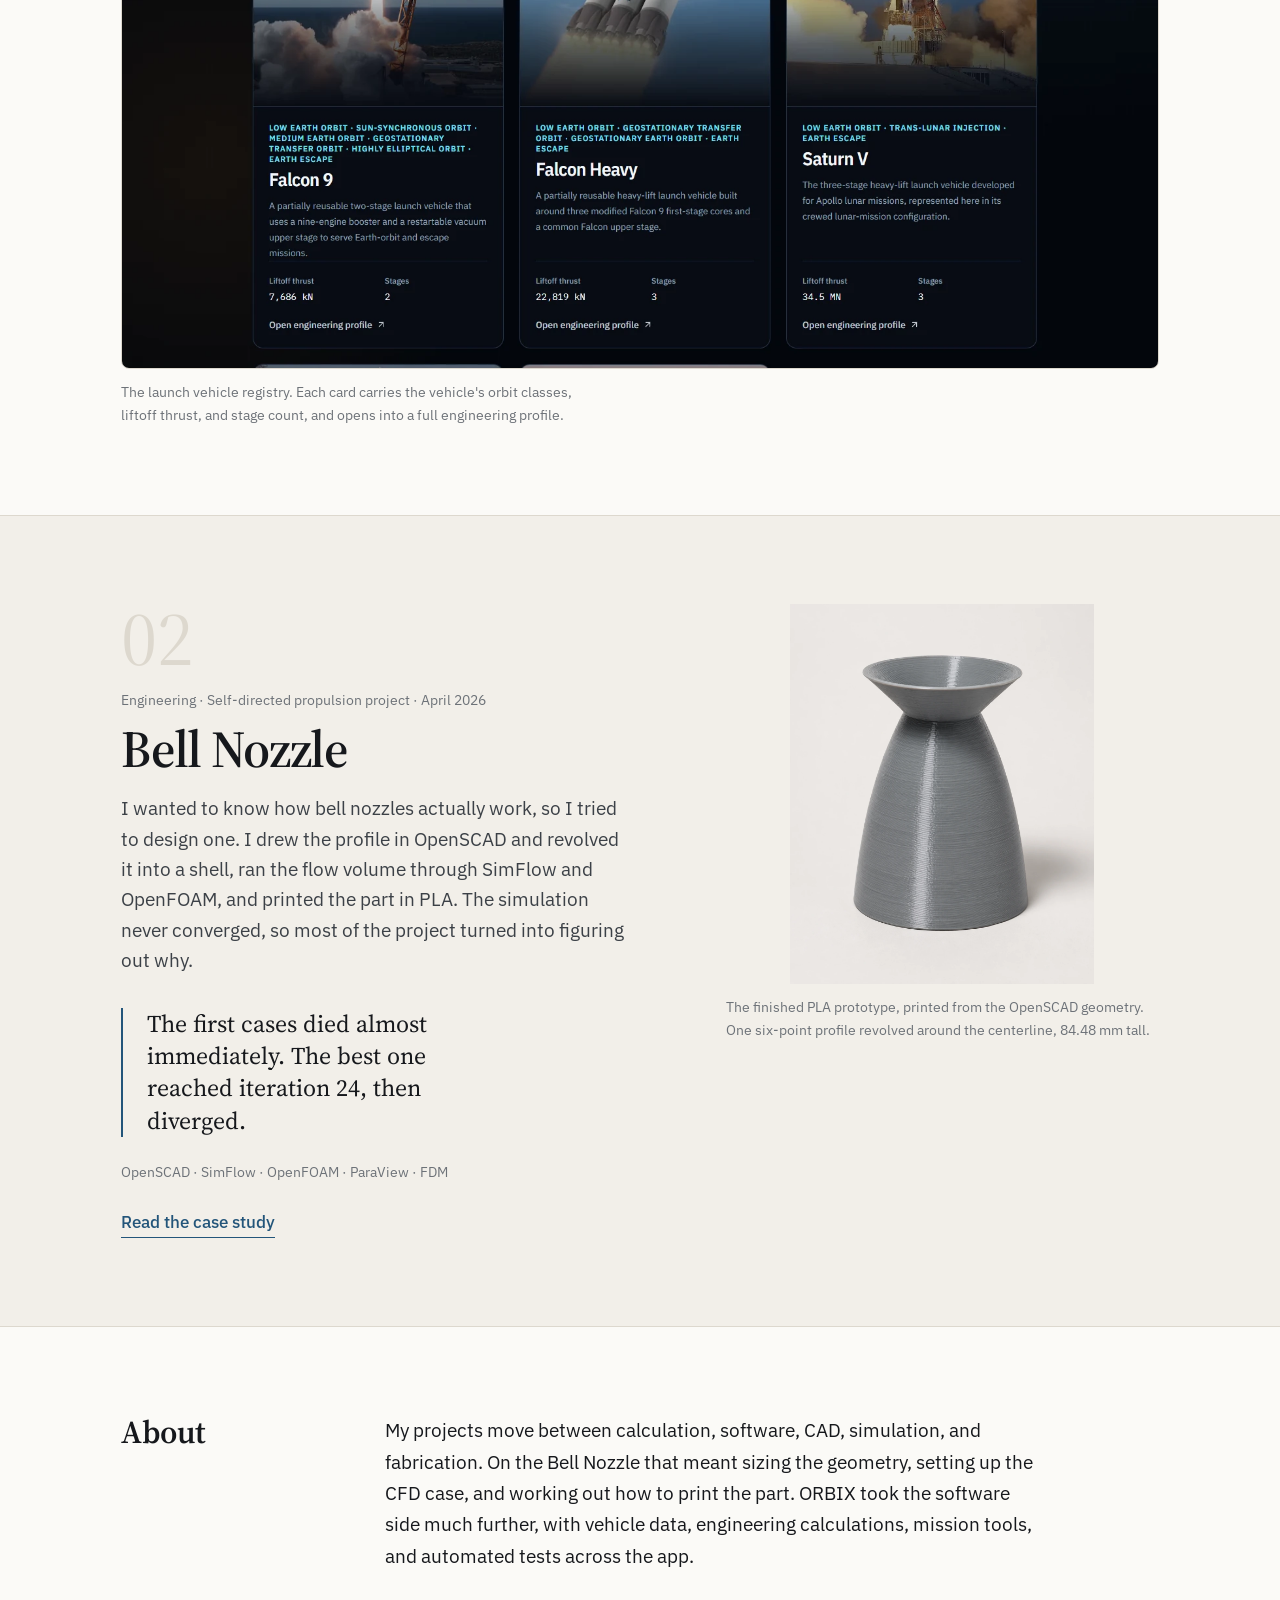
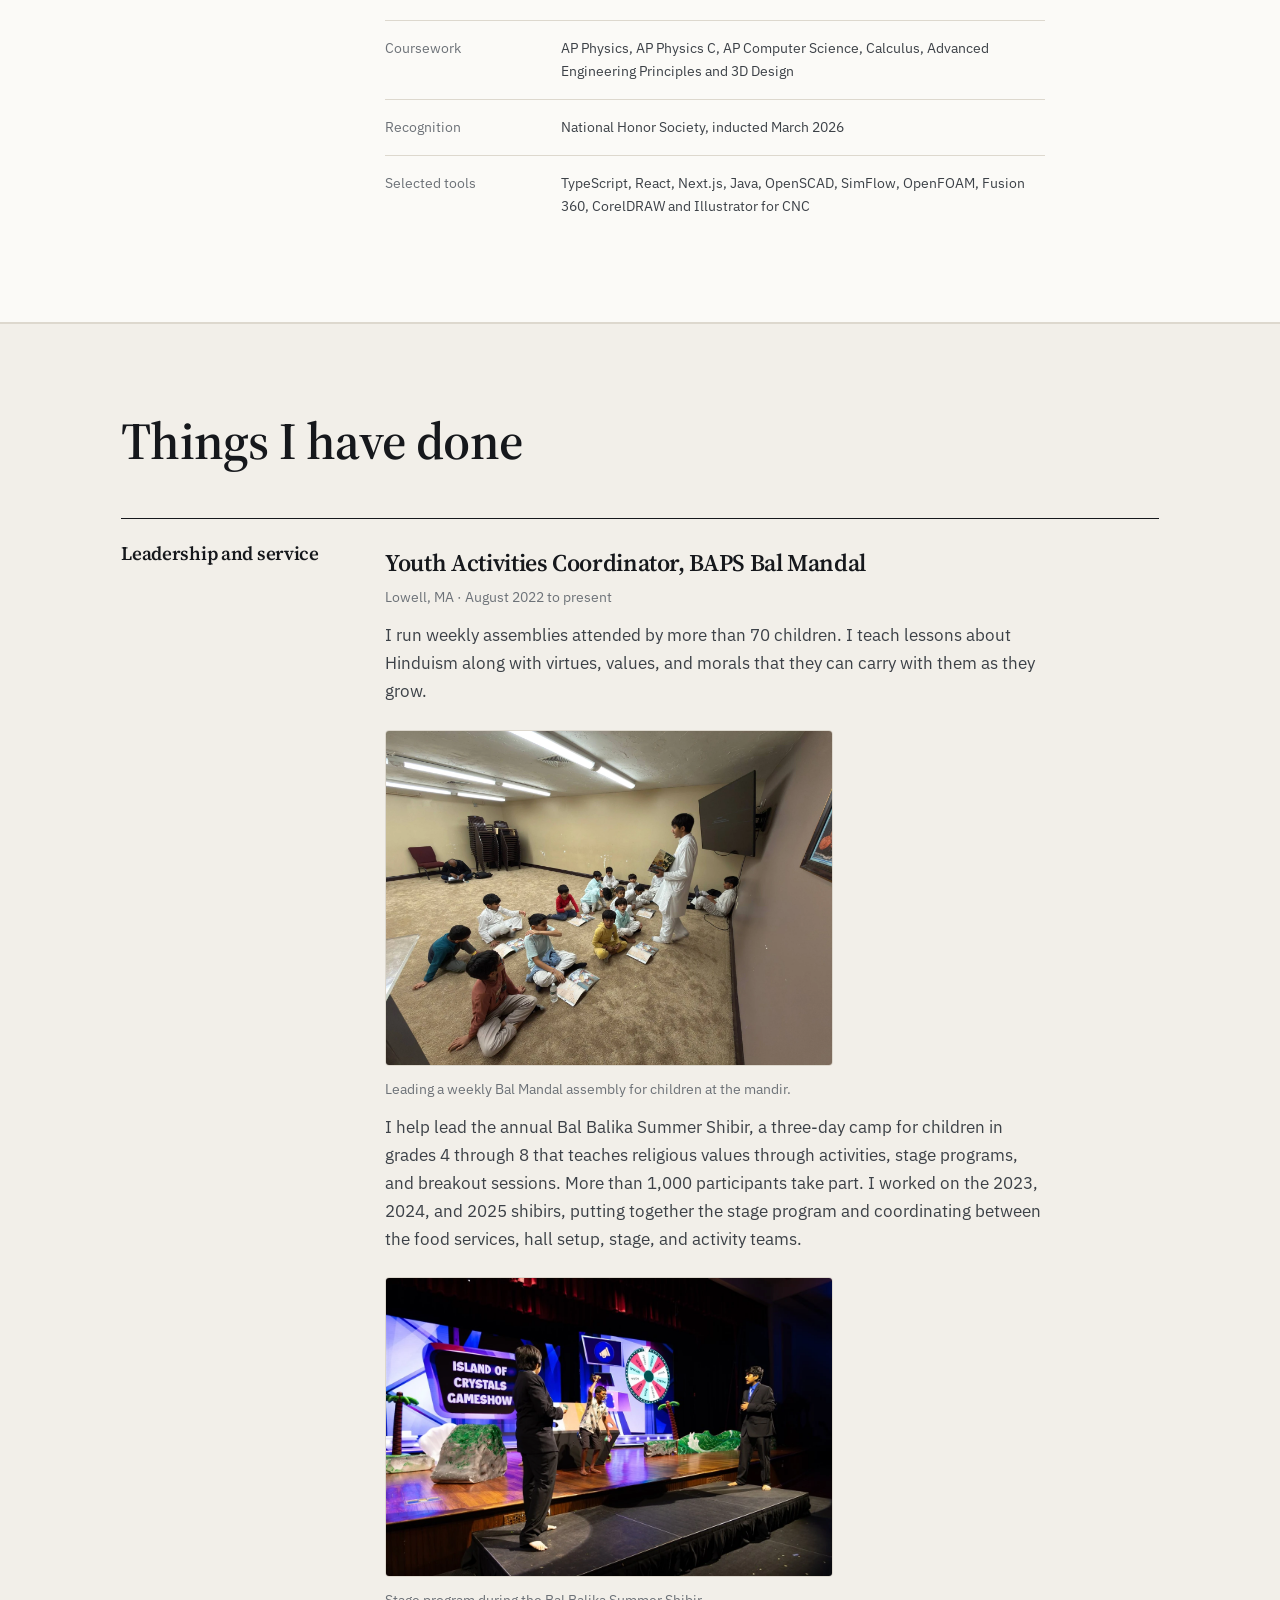
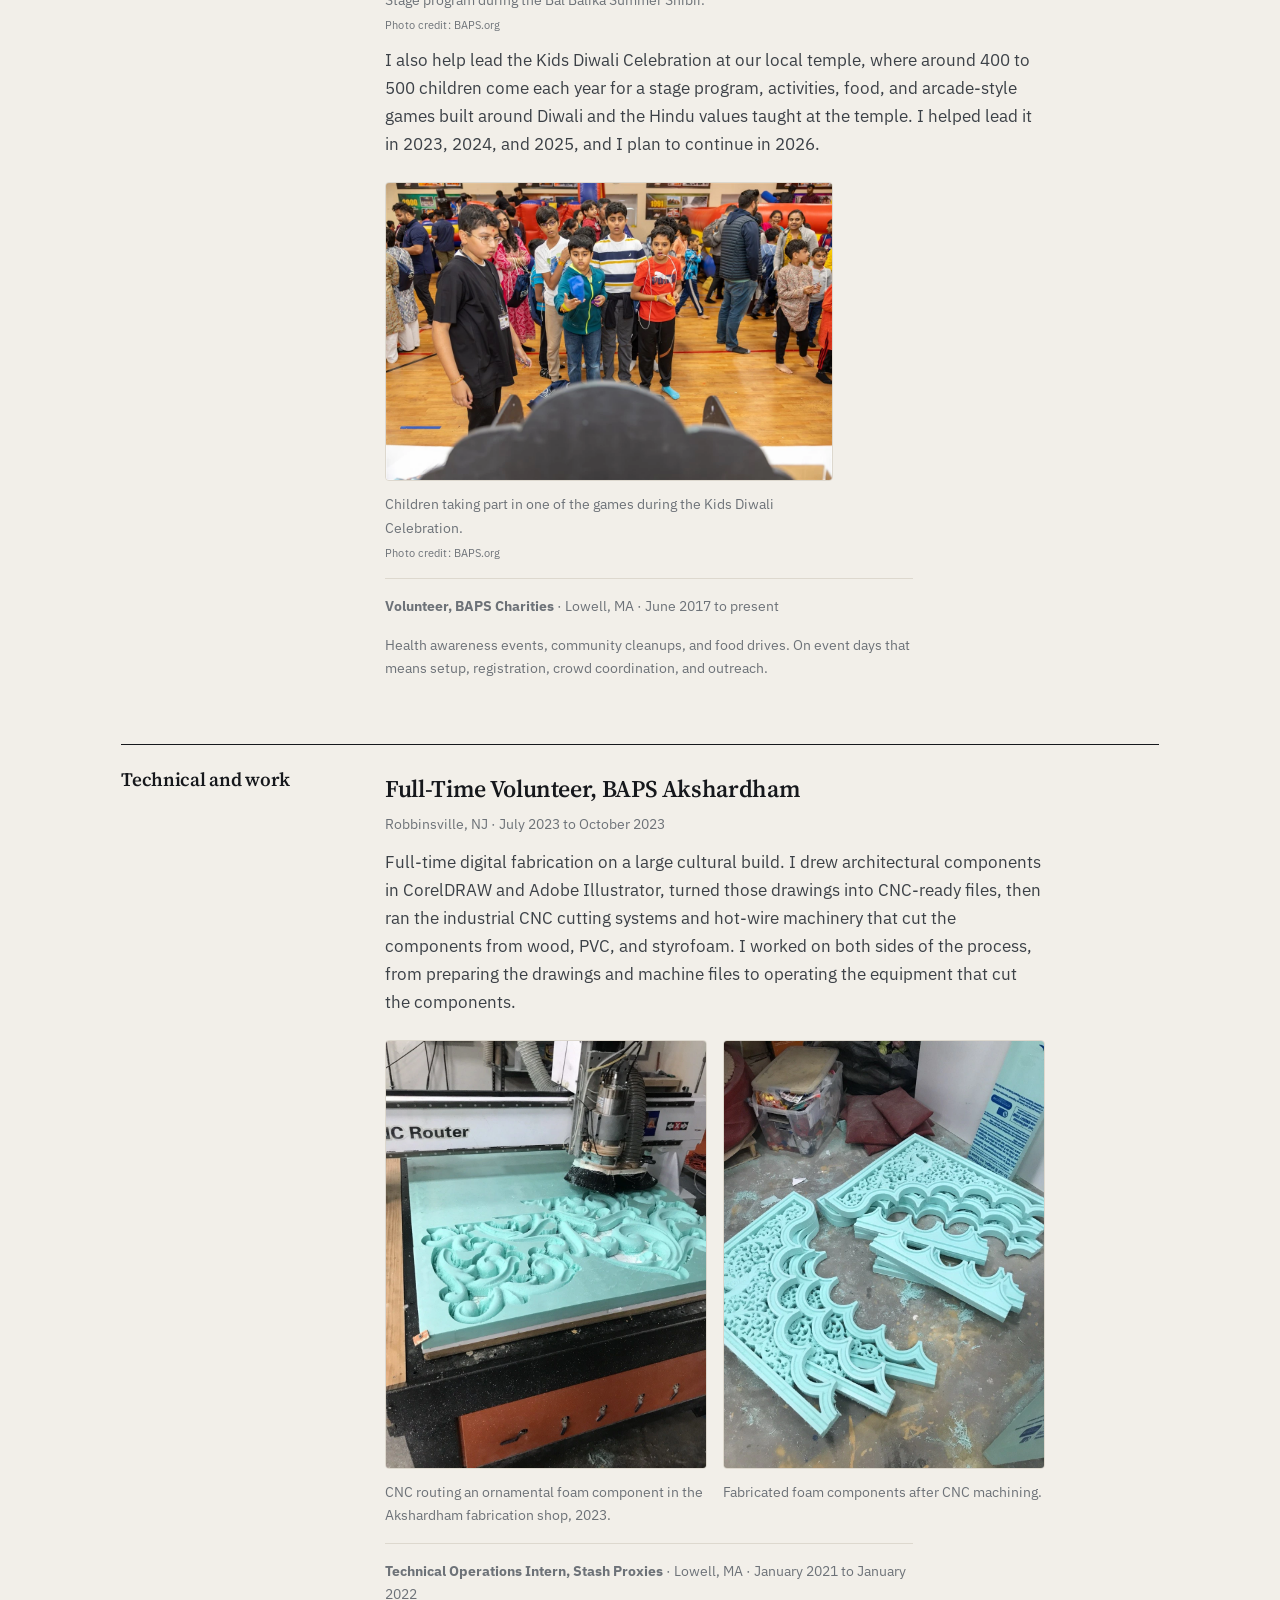
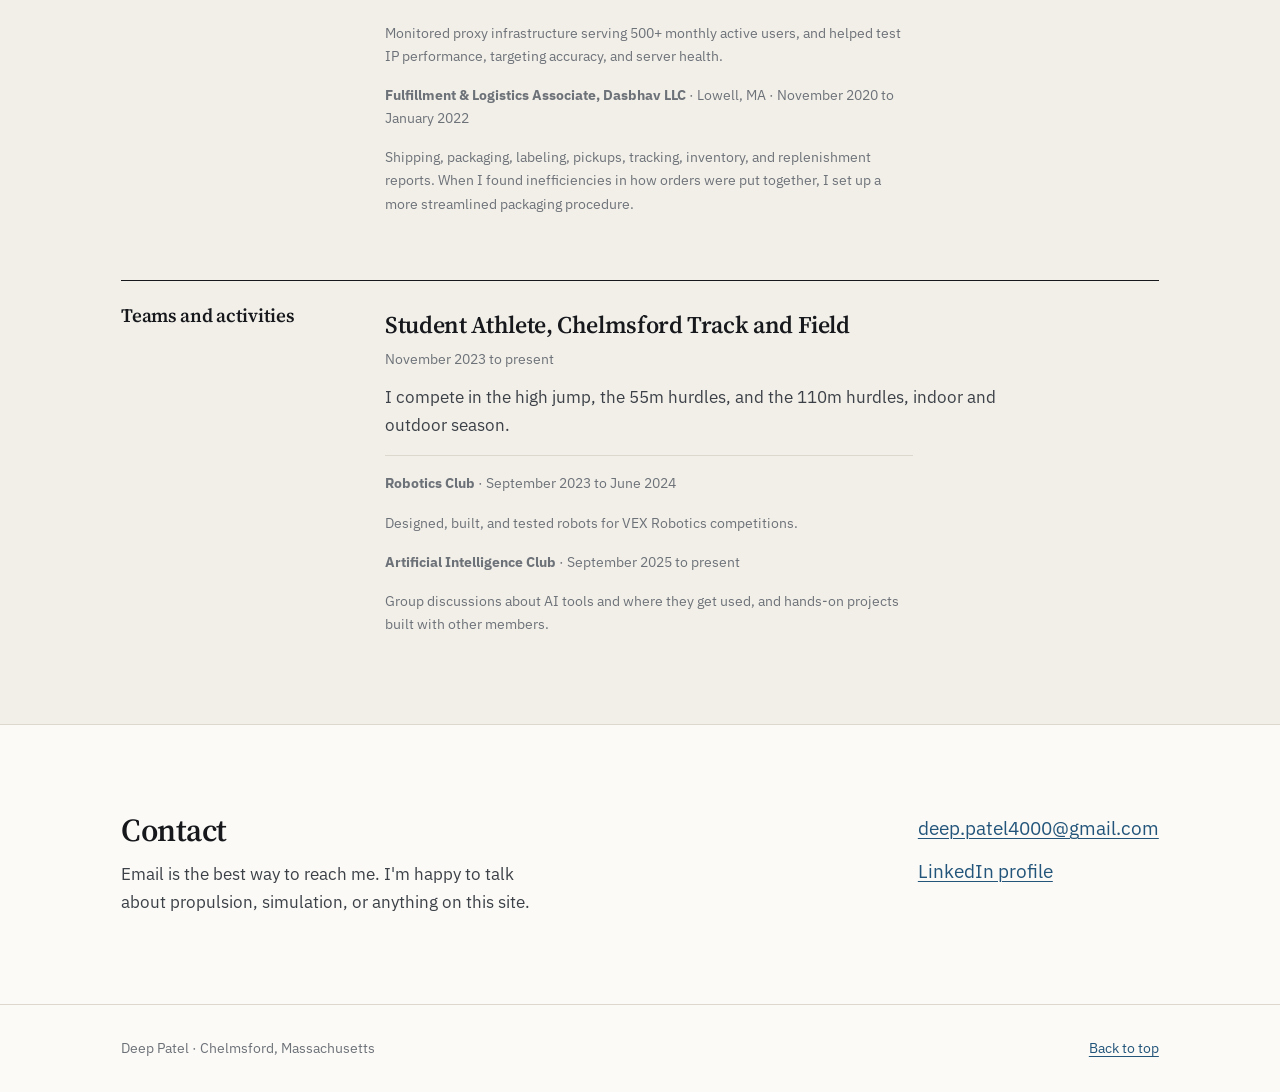
==== commit 1f0923a4: "fix: balance Bal Mandal evidence sizing All three photographs in the Bal Mandal entry now share one " ====
--- a/index.html
+++ b/index.html
@@ -183,7 +183,7 @@
                 with them as they grow.
               </p>
 
-              <div class="evidence evidence--single">
+              <div class="evidence evidence--compact">
                 <figure>
                   <img
                     src="assets/bal-mandal/weekly-assembly-teaching.webp"
@@ -204,7 +204,7 @@
                 coordinating between the food services, hall setup, stage, and activity teams.
               </p>
 
-              <div class="evidence evidence--single">
+              <div class="evidence evidence--compact">
                 <figure>
                   <img
                     src="assets/bal-mandal/shibir-stage-program-gameshow.webp"
@@ -226,7 +226,7 @@
                 2026.
               </p>
 
-              <div class="evidence">
+              <div class="evidence evidence--compact">
                 <figure>
                   <img
                     src="assets/bal-mandal/kdc-kids-game-activity.webp"
--- a/styles.css
+++ b/styles.css
@@ -681,6 +681,13 @@
   color: var(--color-muted);
 }
 
+/* one photograph at a compact editorial width, so several of them down a
+   single entry read as the same class of supporting material rather than as
+   a run of features. Narrow screens fall back to the content width. */
+.evidence--compact {
+  max-width: min(28rem, 100%);
+}
+
 /* source credit for photographs Deep did not take, quieter than the caption
    it sits under but still plainly readable */
 .credit {
@@ -697,7 +704,7 @@
     gap: var(--space-4);
   }
 
-  .evidence.evidence--single {
+  .evidence.evidence--compact {
     grid-template-columns: 1fr;
   }
 }
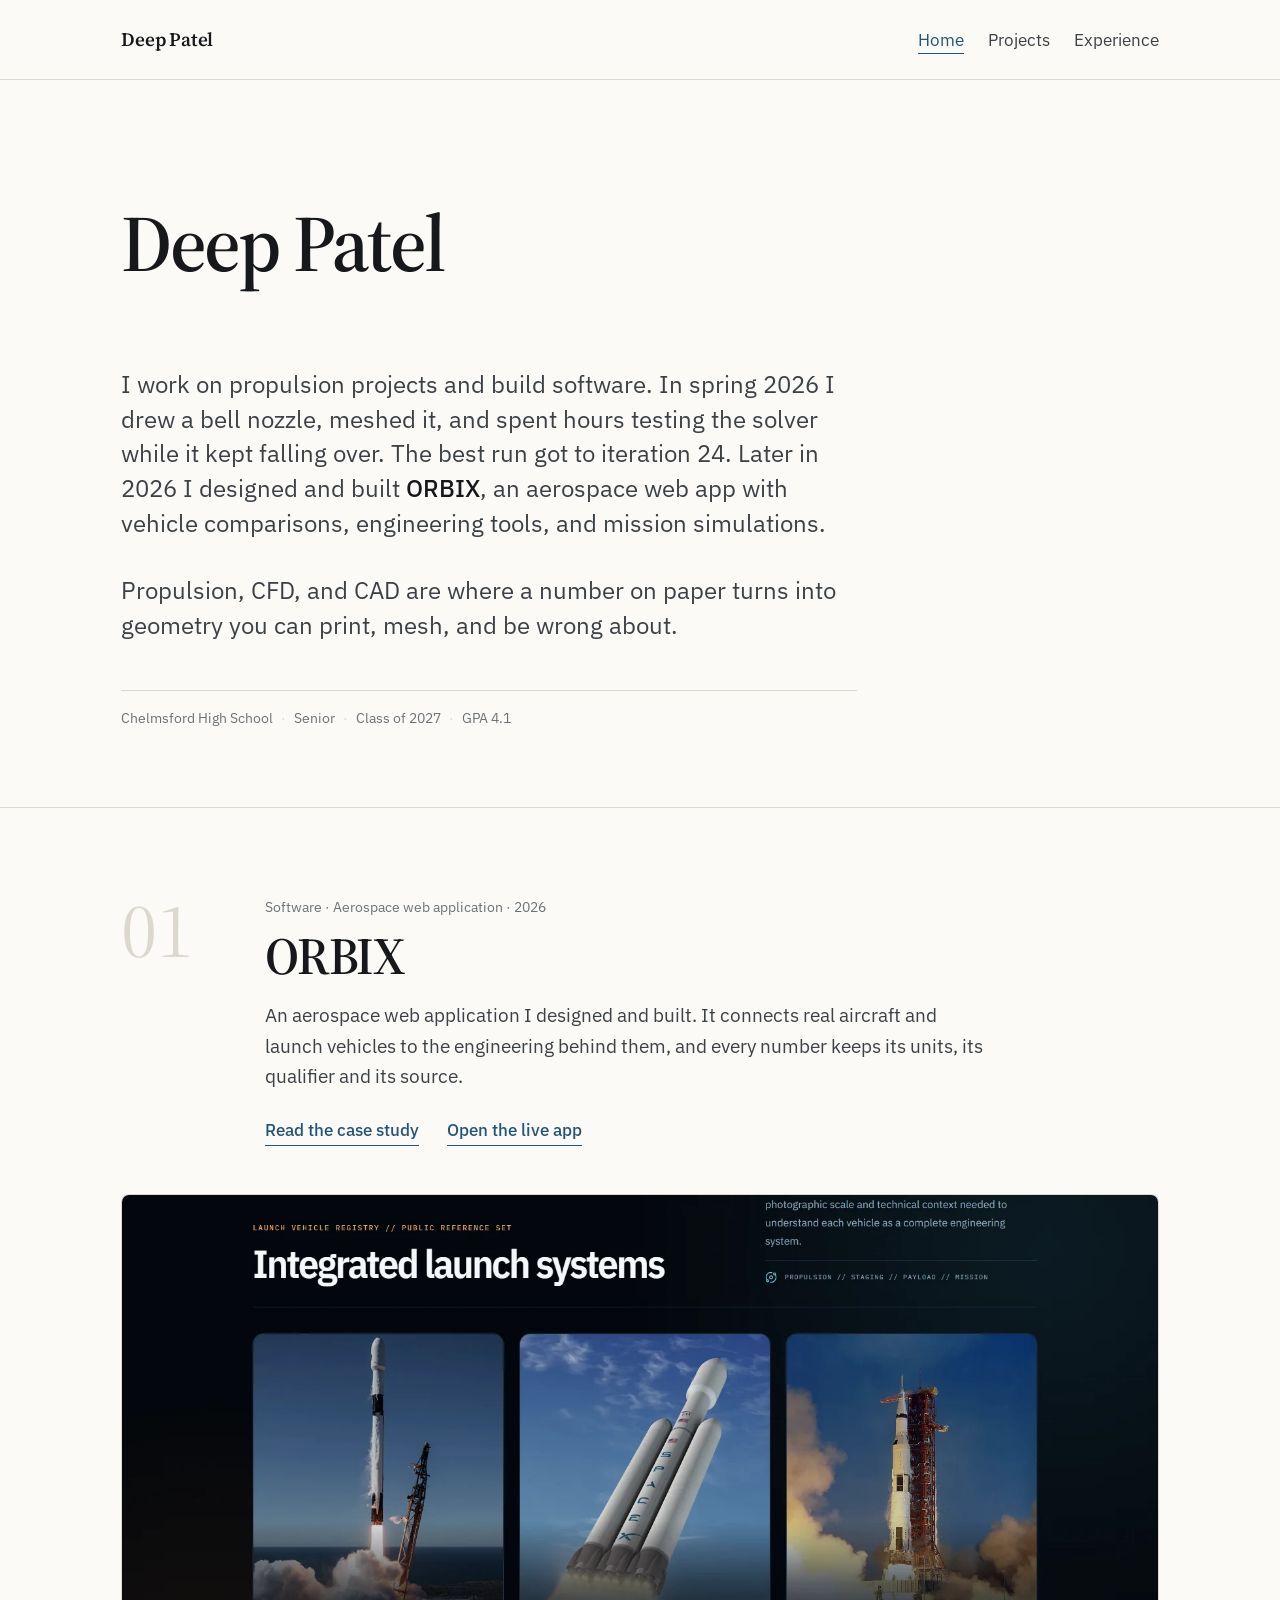
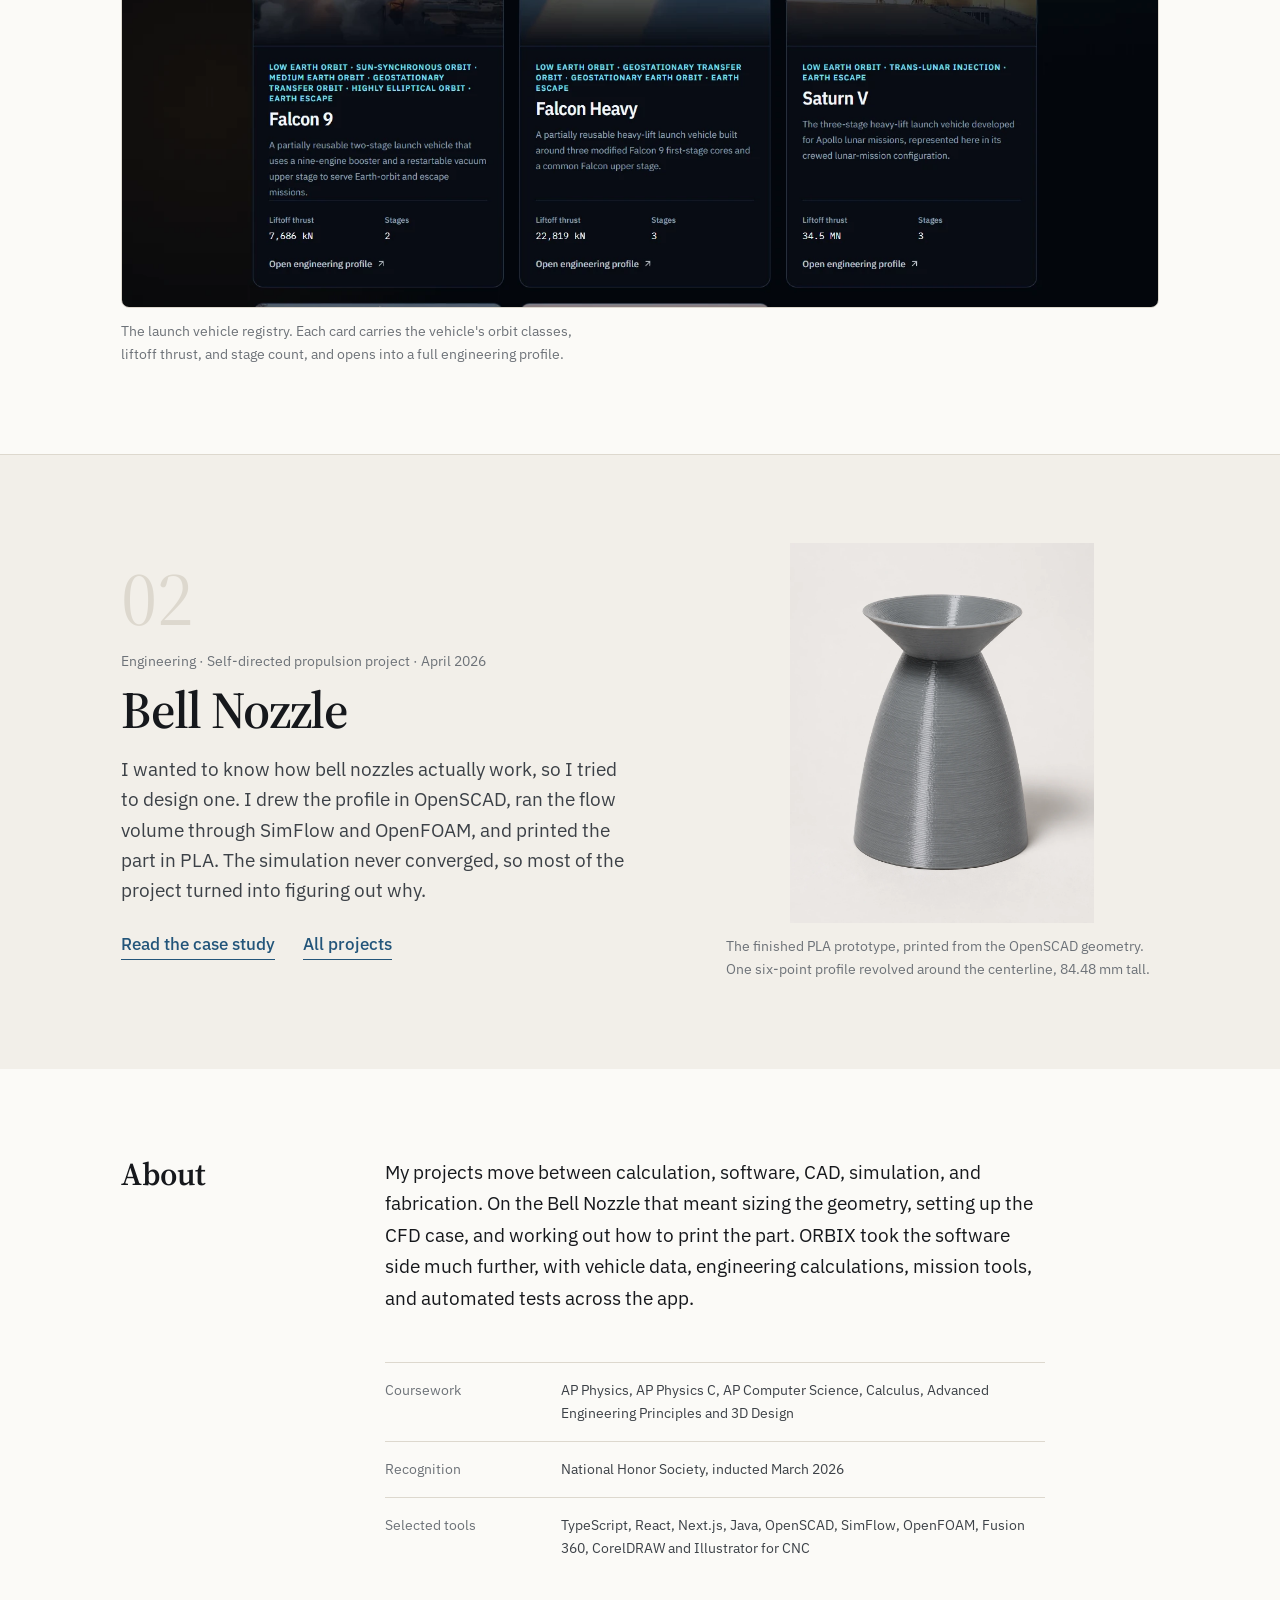
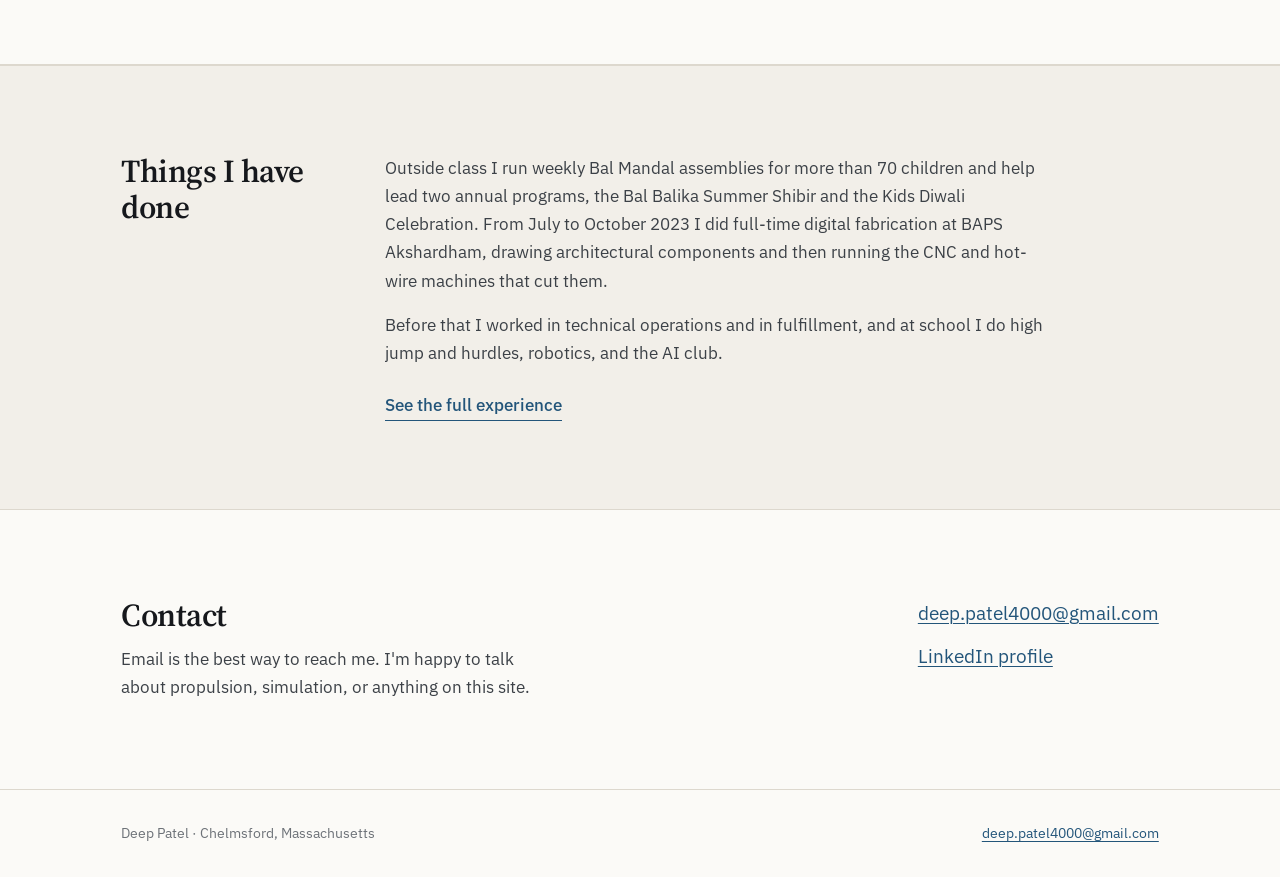
==== commit cbd5e72e: "feat: simplify admissions homepage The homepage had grown into the whole site. It now reads as a fir" ====
--- a/index.html
+++ b/index.html
@@ -20,9 +20,9 @@
       <a class="brand" href="/">Deep Patel</a>
       <nav class="site-nav" aria-label="Primary">
         <ul>
-          <li><a href="#work">Work</a></li>
-          <li><a href="#about">About</a></li>
-          <li><a href="#contact">Contact</a></li>
+          <li><a href="/" aria-current="page">Home</a></li>
+          <li><a href="/projects/">Projects</a></li>
+          <li><a href="/experience/">Experience</a></li>
         </ul>
       </nav>
     </div>
@@ -63,11 +63,9 @@
               <p class="feature__kind">Software · Aerospace web application · 2026</p>
               <h3 class="feature__title" id="orbix-title">ORBIX</h3>
               <p class="feature__summary">
-                ORBIX connects real aircraft and launch vehicles to the orbital mechanics,
-                entry physics, and thermal analysis behind them, and every number stays
-                attached to the source it came from. It covers 10 vehicles, five aircraft and
-                five launch vehicles, that you can compare side by side, an Engineering Lab of
-                33 modules, and mission tools that simulate a flight and replay it.
+                An aerospace web application I designed and built. It connects real aircraft
+                and launch vehicles to the engineering behind them, and every number keeps its
+                units, its qualifier and its source.
               </p>
               <p class="feature__links">
                 <a class="link-arrow" href="projects/orbix/">Read the case study</a>
@@ -100,20 +98,14 @@
             <h3 class="feature__title" id="nozzle-title">Bell Nozzle</h3>
             <p class="feature__summary">
               I wanted to know how bell nozzles actually work, so I tried to design one. I drew
-              the profile in OpenSCAD and revolved it into a shell, ran the flow volume through
-              SimFlow and OpenFOAM, and printed the part in PLA. The simulation never
-              converged, so most of the project turned into figuring out why.
-            </p>
-
-            <p class="pull-quote">
-              The first cases died almost immediately. The best one reached iteration 24, then
-              diverged.
-            </p>
-
-            <p class="feature__tools">OpenSCAD · SimFlow · OpenFOAM · ParaView · FDM</p>
+              the profile in OpenSCAD, ran the flow volume through SimFlow and OpenFOAM, and
+              printed the part in PLA. The simulation never converged, so most of the project
+              turned into figuring out why.
+            </p>
 
             <p class="feature__links">
               <a class="link-arrow" href="projects/bell-nozzle/">Read the case study</a>
+              <a class="link-arrow" href="projects/">All projects</a>
             </p>
           </div>
 
@@ -168,174 +160,28 @@
     </section>
 
     <section class="section section--tinted" id="experience" aria-labelledby="experience-title">
-      <div class="wrap">
-        <h2 class="section__title section__title--wide" id="experience-title">Things I have done</h2>
-
-        <div class="groups">
-          <section class="group" aria-labelledby="group-leadership">
-            <h3 class="group__title" id="group-leadership">Leadership and service</h3>
-            <div class="group__lead">
-              <p class="group__role">Youth Activities Coordinator, BAPS Bal Mandal</p>
-              <p class="group__when">Lowell, MA · August 2022 to present</p>
-              <p class="group__detail">
-                I run weekly assemblies attended by more than 70 children. I teach lessons
-                about Hinduism along with virtues, values, and morals that they can carry
-                with them as they grow.
-              </p>
-
-              <div class="evidence evidence--compact">
-                <figure>
-                  <img
-                    src="assets/bal-mandal/weekly-assembly-teaching.webp"
-                    alt="Standing and teaching from a book to a group of children sitting on the floor with their own books open during a weekly Bal Mandal assembly."
-                    width="1600" height="1200" loading="lazy" decoding="async"
-                  >
-                  <figcaption>
-                    Leading a weekly Bal Mandal assembly for children at the mandir.
-                  </figcaption>
-                </figure>
-              </div>
-
-              <p class="group__detail">
-                I help lead the annual Bal Balika Summer Shibir, a three-day camp for children
-                in grades 4 through 8 that teaches religious values through activities, stage
-                programs, and breakout sessions. More than 1,000 participants take part. I worked
-                on the 2023, 2024, and 2025 shibirs, putting together the stage program and
-                coordinating between the food services, hall setup, stage, and activity teams.
-              </p>
-
-              <div class="evidence evidence--compact">
-                <figure>
-                  <img
-                    src="assets/bal-mandal/shibir-stage-program-gameshow.webp"
-                    alt="Stage program with presenters and an Island of Crystals gameshow set during Bal Balika Summer Shibir."
-                    width="1200" height="800" loading="lazy" decoding="async"
-                  >
-                  <figcaption>
-                    Stage program during the Bal Balika Summer Shibir.
-                    <span class="credit">Photo credit: BAPS.org</span>
-                  </figcaption>
-                </figure>
-              </div>
-
-              <p class="group__detail">
-                I also help lead the Kids Diwali Celebration at our local temple, where around
-                400 to 500 children come each year for a stage program, activities, food, and
-                arcade-style games built around Diwali and the Hindu values taught at the
-                temple. I helped lead it in 2023, 2024, and 2025, and I plan to continue in
-                2026.
-              </p>
-
-              <div class="evidence evidence--compact">
-                <figure>
-                  <img
-                    src="assets/bal-mandal/kdc-kids-game-activity.webp"
-                    alt="Children participating in a game during the Kids Diwali Celebration with other activities in the background."
-                    width="1200" height="800" loading="lazy" decoding="async"
-                  >
-                  <figcaption>
-                    Children taking part in one of the games during the Kids Diwali Celebration.
-                    <span class="credit">Photo credit: BAPS.org</span>
-                  </figcaption>
-                </figure>
-              </div>
-            </div>
-            <div class="group__also prose">
-              <p>
-                <strong>Volunteer, BAPS Charities</strong> · Lowell, MA · June 2017 to present
-              </p>
-              <p>
-                Health awareness events, community cleanups, and food drives. On event days
-                that means setup, registration, crowd coordination, and outreach.
-              </p>
-            </div>
-          </section>
-
-          <section class="group" aria-labelledby="group-technical">
-            <h3 class="group__title" id="group-technical">Technical and work</h3>
-            <div class="group__lead">
-              <p class="group__role">Full-Time Volunteer, BAPS Akshardham</p>
-              <p class="group__when">Robbinsville, NJ · July 2023 to October 2023</p>
-              <p class="group__detail">
-                Full-time digital fabrication on a large cultural build. I drew architectural
-                components in CorelDRAW and Adobe Illustrator, turned those drawings into
-                CNC-ready files, then ran the industrial CNC cutting systems and hot-wire
-                machinery that cut the components from wood, PVC, and styrofoam. I worked on
-                both sides of the process, from preparing the drawings and machine files to
-                operating the equipment that cut the components.
-              </p>
-
-              <div class="evidence">
-                <figure>
-                  <img
-                    src="assets/akshardham/cnc-cutting-ornamental-foam.webp"
-                    alt="CNC router machining an ornamental architectural pattern into a large turquoise foam panel."
-                    width="960" height="1280" loading="lazy" decoding="async"
-                  >
-                  <figcaption>
-                    CNC routing an ornamental foam component in the Akshardham fabrication
-                    shop, 2023.
-                  </figcaption>
-                </figure>
-                <figure>
-                  <img
-                    src="assets/akshardham/finished-foam-components.webp"
-                    alt="Turquoise ornamental foam components laid out on a workshop floor after CNC machining."
-                    width="960" height="1280" loading="lazy" decoding="async"
-                  >
-                  <figcaption>
-                    Fabricated foam components after CNC machining.
-                  </figcaption>
-                </figure>
-              </div>
-            </div>
-            <div class="group__also prose">
-              <p>
-                <strong>Technical Operations Intern, Stash Proxies</strong> · Lowell, MA ·
-                January 2021 to January 2022
-              </p>
-              <p>
-                Monitored proxy infrastructure serving 500+ monthly active users, and helped
-                test IP performance, targeting accuracy, and server health.
-              </p>
-              <p>
-                <strong>Fulfillment &amp; Logistics Associate, Dasbhav LLC</strong> ·
-                Lowell, MA · November 2020 to January 2022
-              </p>
-              <p>
-                Shipping, packaging, labeling, pickups, tracking, inventory, and replenishment
-                reports. When I found inefficiencies in how orders were put together, I set up
-                a more streamlined packaging procedure.
-              </p>
-            </div>
-          </section>
-
-          <section class="group" aria-labelledby="group-teams">
-            <h3 class="group__title" id="group-teams">Teams and activities</h3>
-            <div class="group__lead">
-              <p class="group__role">Student Athlete, Chelmsford Track and Field</p>
-              <p class="group__when">November 2023 to present</p>
-              <p class="group__detail">
-                I compete in the high jump, the 55m hurdles, and the 110m hurdles, indoor and
-                outdoor season.
-              </p>
-            </div>
-            <div class="group__also prose">
-              <p>
-                <strong>Robotics Club</strong> · September 2023 to June 2024
-              </p>
-              <p>
-                Designed, built, and tested robots for VEX Robotics competitions.
-              </p>
-              <p>
-                <strong>Artificial Intelligence Club</strong> · September 2025 to present
-              </p>
-              <p>
-                Group discussions about AI tools and where they get used, and hands-on projects
-                built with other members.
-              </p>
-            </div>
-          </section>
+      <div class="wrap section__grid">
+        <div class="section__rail">
+          <h2 class="section__title" id="experience-title">Things I have done</h2>
+        </div>
+        <div>
+          <div class="prose">
+            <p>
+              Outside class I run weekly Bal Mandal assemblies for more than 70 children and
+              help lead two annual programs, the Bal Balika Summer Shibir and the Kids Diwali
+              Celebration. From July to October 2023 I did full-time digital fabrication at
+              BAPS Akshardham, drawing architectural components and then running the CNC and
+              hot-wire machines that cut them.
+            </p>
+            <p>
+              Before that I worked in technical operations and in fulfillment, and at school I
+              do high jump and hurdles, robotics, and the AI club.
+            </p>
+          </div>
+
+          <p class="feature__links">
+            <a class="link-arrow" href="experience/">See the full experience</a>
+          </p>
         </div>
       </div>
     </section>
@@ -360,7 +206,7 @@
   <footer class="site-footer">
     <div class="wrap site-footer__inner">
       <p>Deep Patel · Chelmsford, Massachusetts</p>
-      <p><a href="#main">Back to top</a></p>
+      <p><a href="mailto:deep.patel4000@gmail.com">deep.patel4000@gmail.com</a></p>
     </div>
   </footer>
 
--- a/styles.css
+++ b/styles.css
@@ -274,7 +274,8 @@
   border-bottom-color: var(--color-border-strong);
 }
 
-.site-nav a[aria-current="true"] {
+.site-nav a[aria-current="true"],
+.site-nav a[aria-current="page"] {
   color: var(--color-accent);
   border-bottom-color: var(--color-accent);
 }
@@ -367,6 +368,10 @@
   border-bottom: 0;
 }
 
+.section--tinted:last-of-type {
+  border-bottom: 1px solid var(--color-border);
+}
+
 .section--tinted {
   background: var(--color-surface);
   border-block: 1px solid var(--color-border);
@@ -410,6 +415,10 @@
 .feature {
   padding-block: clamp(3rem, 7vw, 5.5rem);
   border-bottom: 1px solid var(--color-border);
+}
+
+.feature:last-of-type {
+  border-bottom: 0;
 }
 
 .feature--tinted {
@@ -963,6 +972,47 @@
   margin-top: var(--space-4);
 }
 
+/* --- milestone sequence --------------------------------------------------- */
+
+.milestones {
+  display: grid;
+  gap: var(--space-8);
+}
+
+.milestone {
+  display: grid;
+  gap: var(--space-2);
+}
+
+.milestone__index {
+  font-family: var(--font-display);
+  font-size: var(--step-1);
+  line-height: 1;
+  color: var(--color-muted);
+  font-variant-numeric: tabular-nums;
+  letter-spacing: 0.04em;
+}
+
+.milestone__title {
+  font-size: var(--step-2);
+}
+
+.milestone__title + .prose {
+  margin-top: var(--space-3);
+}
+
+@media (min-width: 46rem) {
+  .milestone {
+    grid-template-columns: 3rem minmax(0, 1fr);
+    column-gap: var(--space-5);
+    row-gap: 0;
+  }
+
+  .milestone__index {
+    padding-top: 0.35rem;
+  }
+}
+
 /* --- run history table ---------------------------------------------------- */
 
 .runs {
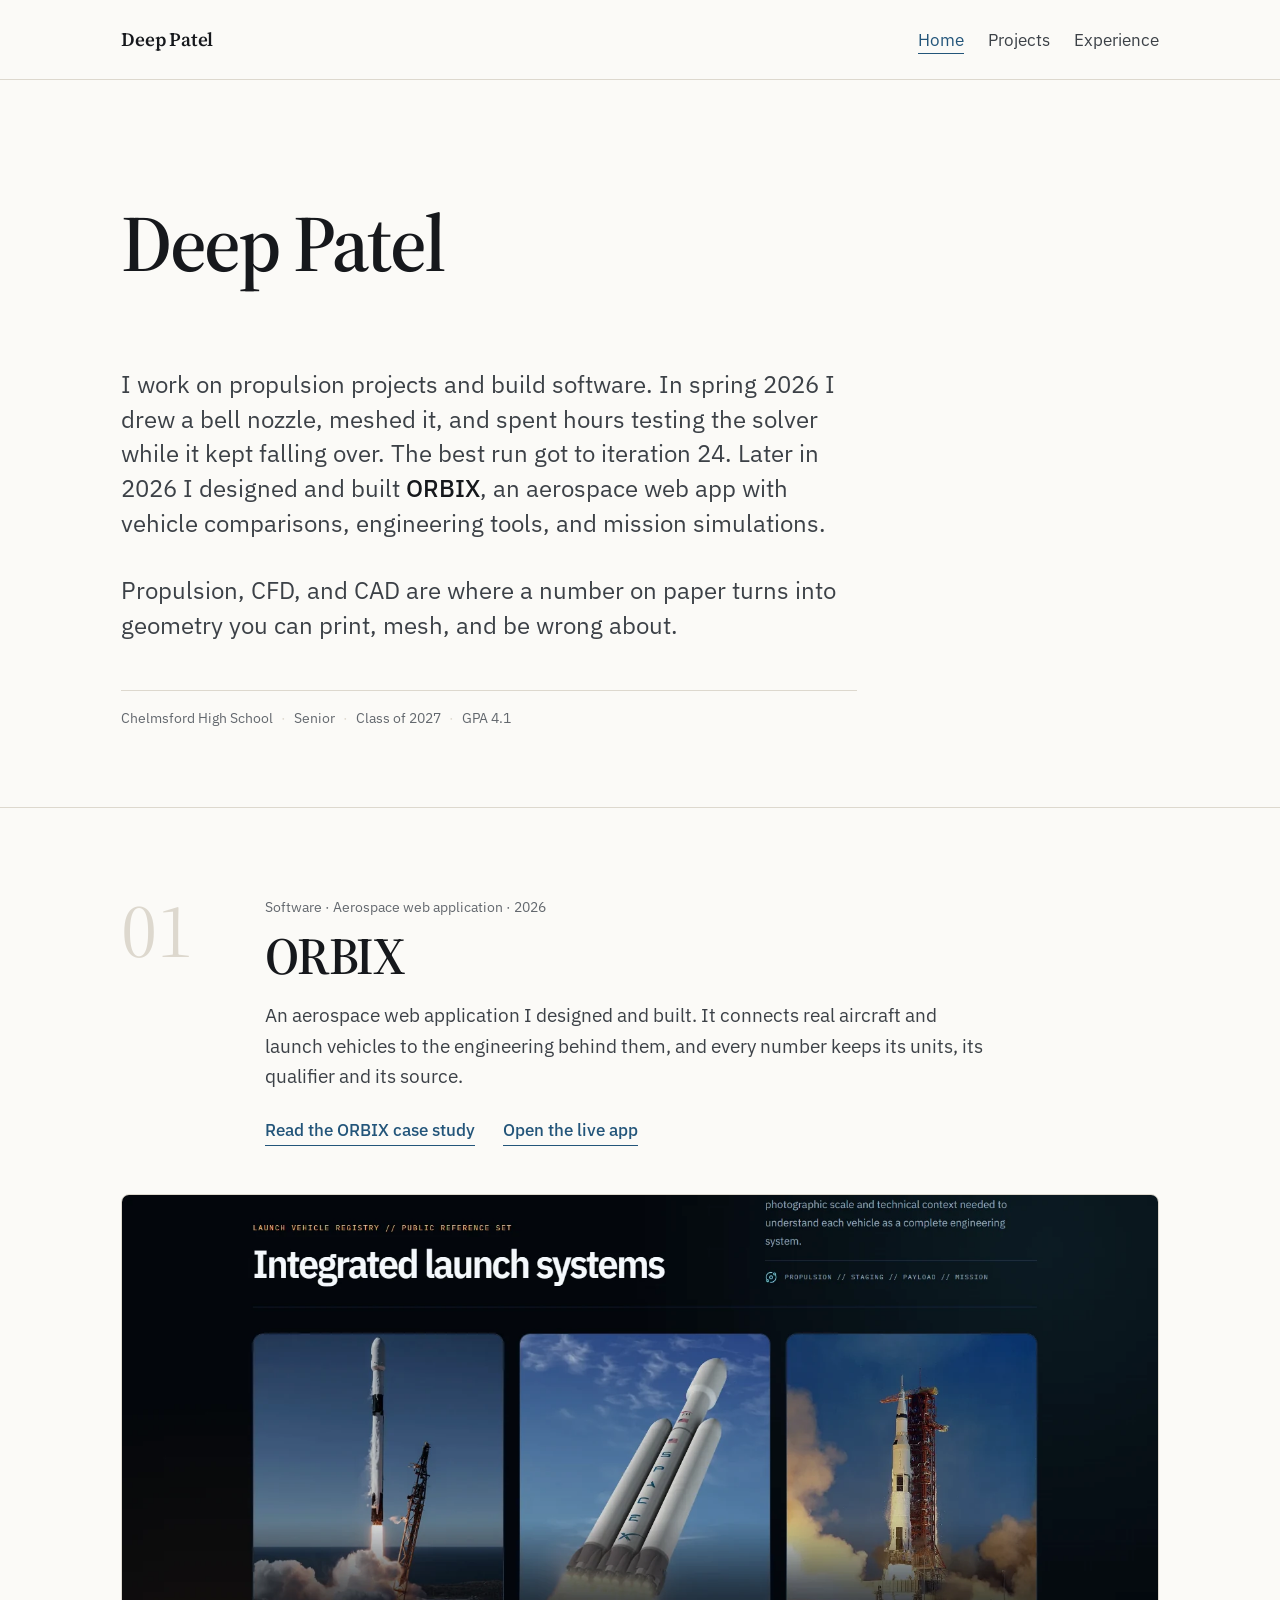
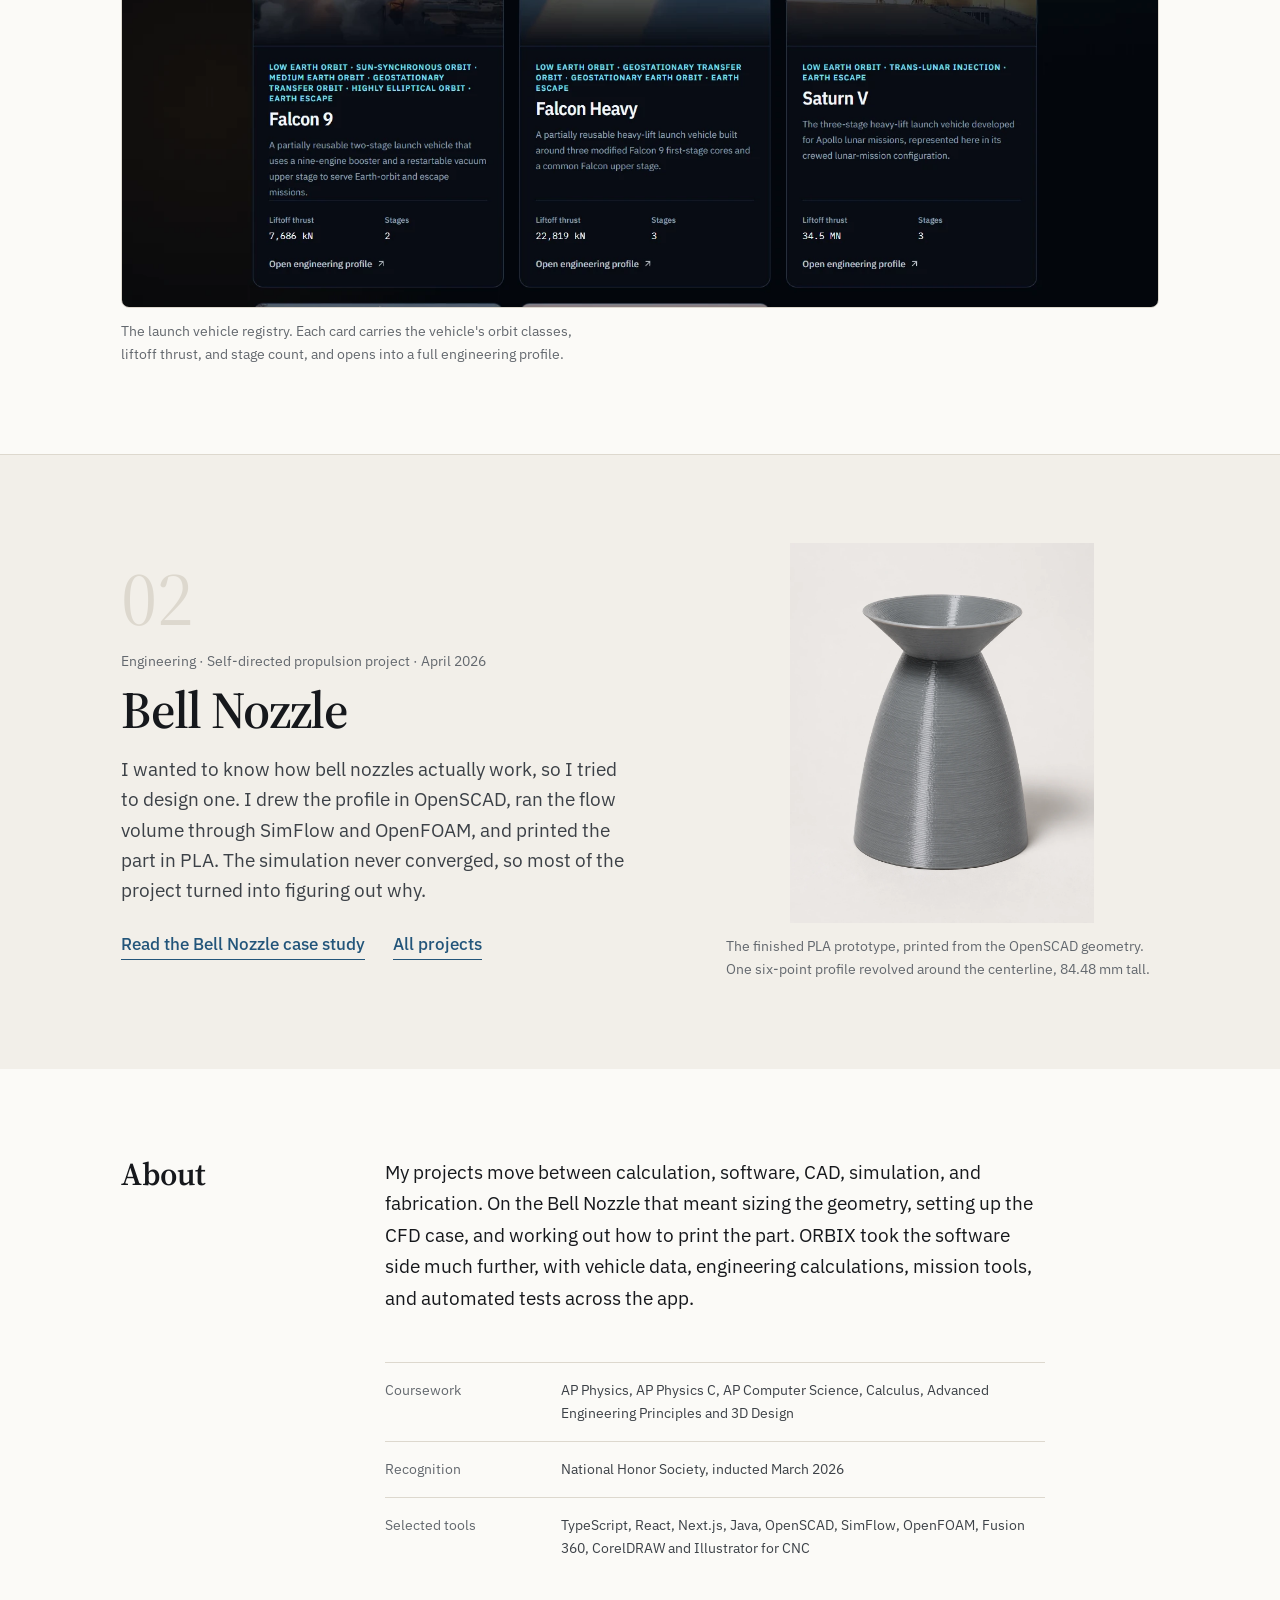
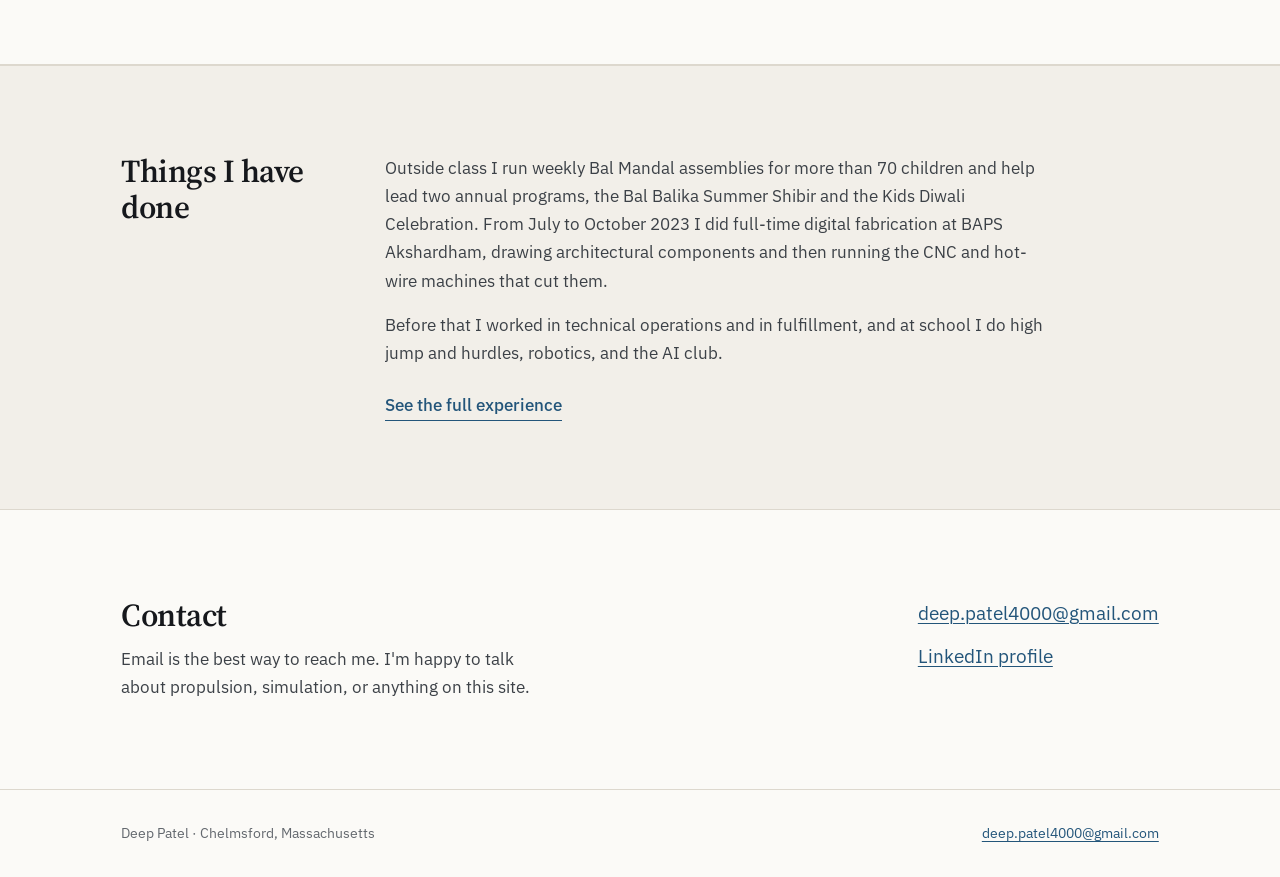
==== commit 81dc3cc0: "fix: raise contrast and link clarity to WCAG AA Findings from the accessibility review, verified ind" ====
--- a/index.html
+++ b/index.html
@@ -10,6 +10,7 @@
   <meta property="og:title" content="Deep Patel · Aerospace and software work">
   <meta property="og:description" content="Propulsion design, CFD, CAD, and software, by a high school senior in Chelmsford, Massachusetts.">
   <meta property="og:url" content="https://deeppatel4000-pixel.github.io/">
+  <link rel="icon" href="favicon.svg" type="image/svg+xml">
   <link rel="stylesheet" href="styles.css">
 </head>
 <body>
@@ -28,7 +29,7 @@
     </div>
   </header>
 
-  <main id="main">
+  <main id="main" tabindex="-1">
     <section class="hero" aria-labelledby="hero-name">
       <div class="wrap hero__inner">
         <h1 class="hero__name" id="hero-name">Deep Patel</h1>
@@ -68,7 +69,7 @@
                 units, its qualifier and its source.
               </p>
               <p class="feature__links">
-                <a class="link-arrow" href="projects/orbix/">Read the case study</a>
+                <a class="link-arrow" href="projects/orbix/">Read the ORBIX case study</a>
                 <a class="link-arrow" href="https://orbix-aerospace.vercel.app" rel="noopener">Open the live app</a>
               </p>
             </div>
@@ -104,7 +105,7 @@
             </p>
 
             <p class="feature__links">
-              <a class="link-arrow" href="projects/bell-nozzle/">Read the case study</a>
+              <a class="link-arrow" href="projects/bell-nozzle/">Read the Bell Nozzle case study</a>
               <a class="link-arrow" href="projects/">All projects</a>
             </p>
           </div>
@@ -113,7 +114,7 @@
             <img
               src="assets/nozzle/bell-nozzle-printed.webp"
               alt="Gray 3D-printed PLA bell nozzle prototype standing on its exit face, with the narrow inlet cup at the top, the throat below it, and the bell widening to the exit at the base. FDM layer lines run across the whole surface."
-              width="1122" height="1402" decoding="async"
+              width="1122" height="1402" loading="lazy" decoding="async"
             >
             <figcaption>
               The finished PLA prototype, printed from the OpenSCAD geometry. One six-point
--- a/styles.css
+++ b/styles.css
@@ -26,7 +26,7 @@
   --color-surface: #f2efe9;
   --color-text: #16181c;
   --color-text-secondary: #3c4147;
-  --color-muted: #6d7278;
+  --color-muted: #63686e;
   --color-accent: #23557a;
   --color-accent-hover: #163853;
   --color-border: #ddd8ce;
